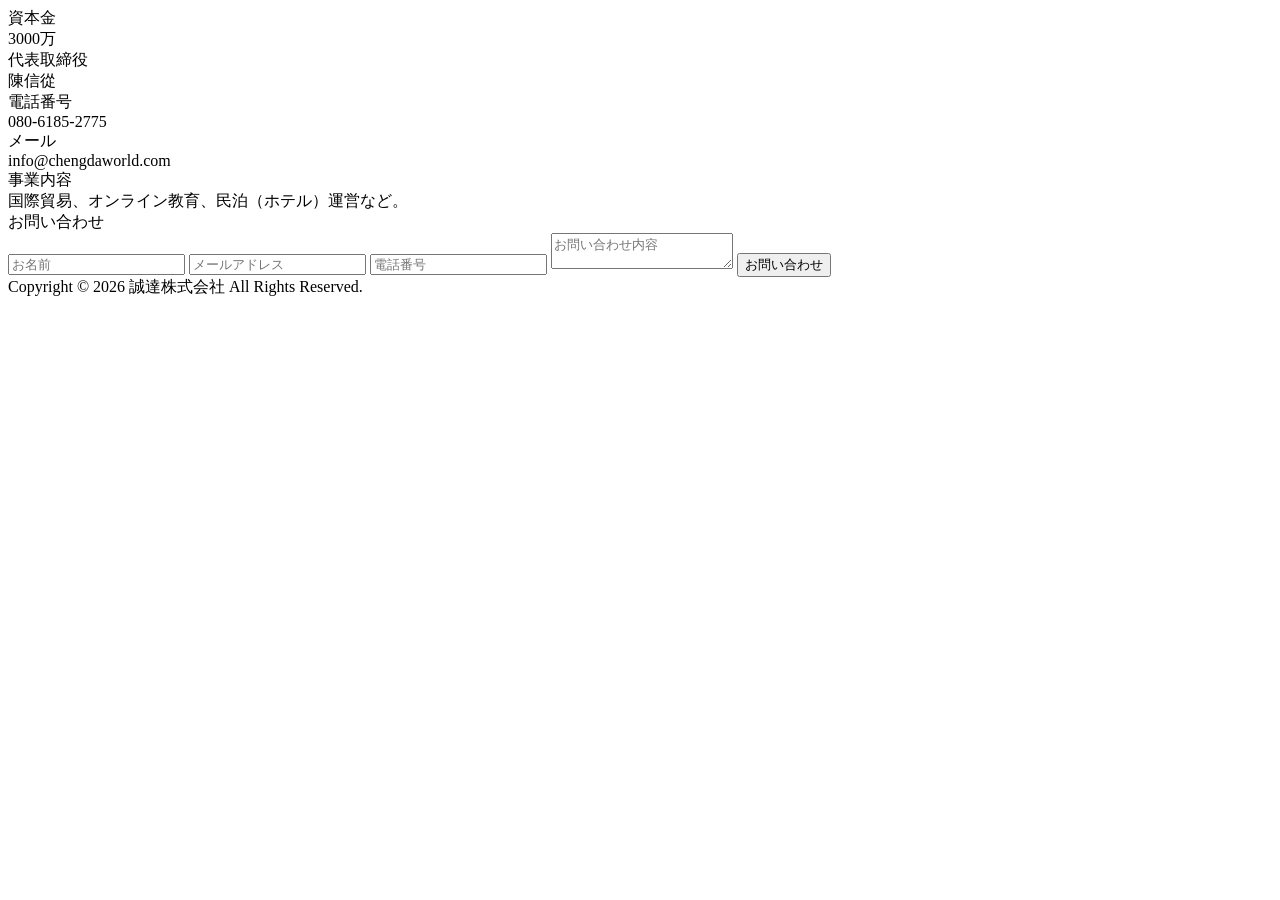
==== index.html @ 7e079e86 "Update index.html" ====
<!DOCTYPE html>
        <div class="label">資本金</div>
        <div class="value">3000万</div>
      </div>

      <div class="row">
        <div class="label">代表取締役</div>
        <div class="value">陳信從</div>
      </div>

      <div class="row">
        <div class="label">電話番号</div>
        <div class="value">080-6185-2775</div>
      </div>

      <div class="row">
        <div class="label">メール</div>
        <div class="value">info@chengdaworld.com</div>
      </div>

      <div class="row">
        <div class="label">事業内容</div>
        <div class="value">
          国際貿易、オンライン教育、民泊（ホテル）運営など。
        </div>
      </div>

    </div>

  </div>
</section>

<section id="contact">
  <div class="container">

    <div class="section-title">
      お問い合わせ
    </div>

    <form
      action="https://formspree.io/f/你的ID"
      method="POST"
      class="contact-form"
    >

      <input
        type="text"
        name="name"
        placeholder="お名前"
        required
      >

      <input
        type="email"
        name="email"
        placeholder="メールアドレス"
        required
      >

      <input
        type="text"
        name="phone"
        placeholder="電話番号"
      >

      <textarea
        name="message"
        placeholder="お問い合わせ内容"
        required
      ></textarea>

      <button type="submit">
        お問い合わせ
      </button>

    </form>

  </div>
</section>

<footer>
  Copyright © 2026 誠達株式会社 All Rights Reserved.
</footer>

</body>
</html>
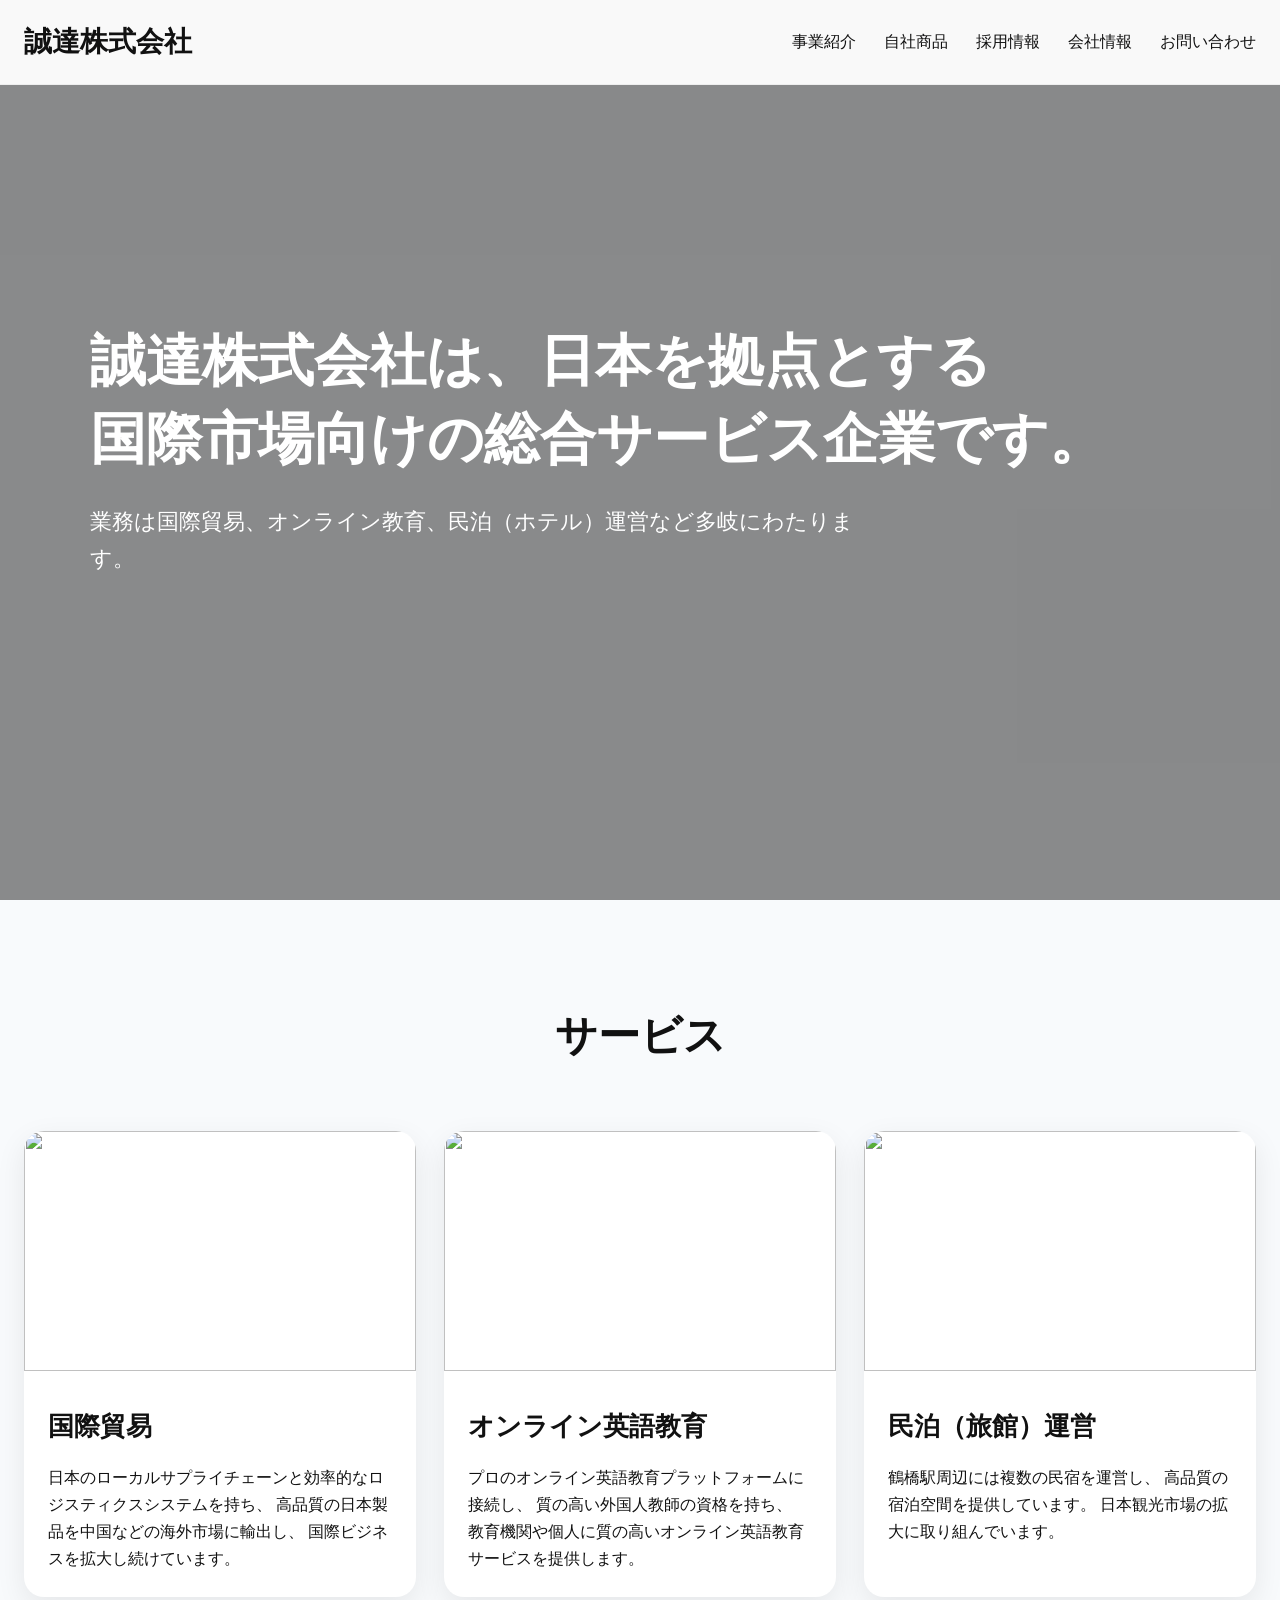
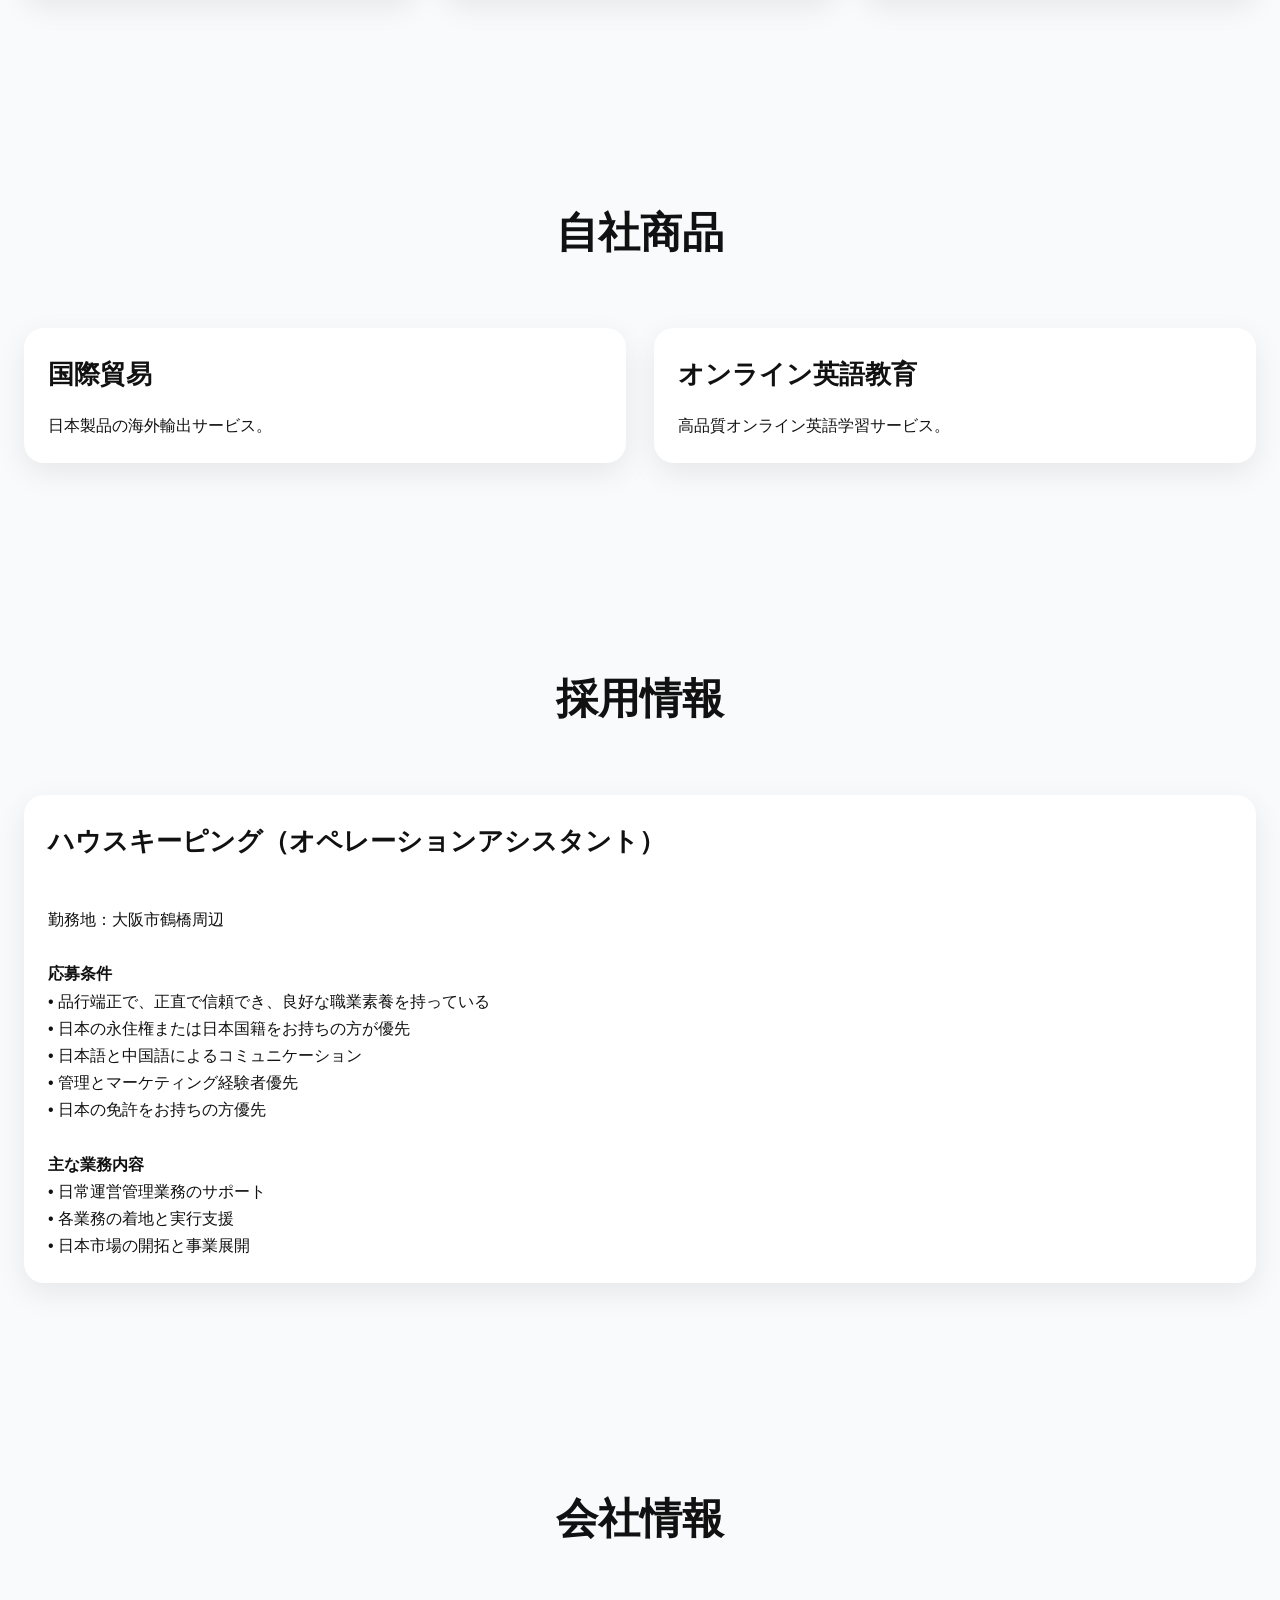
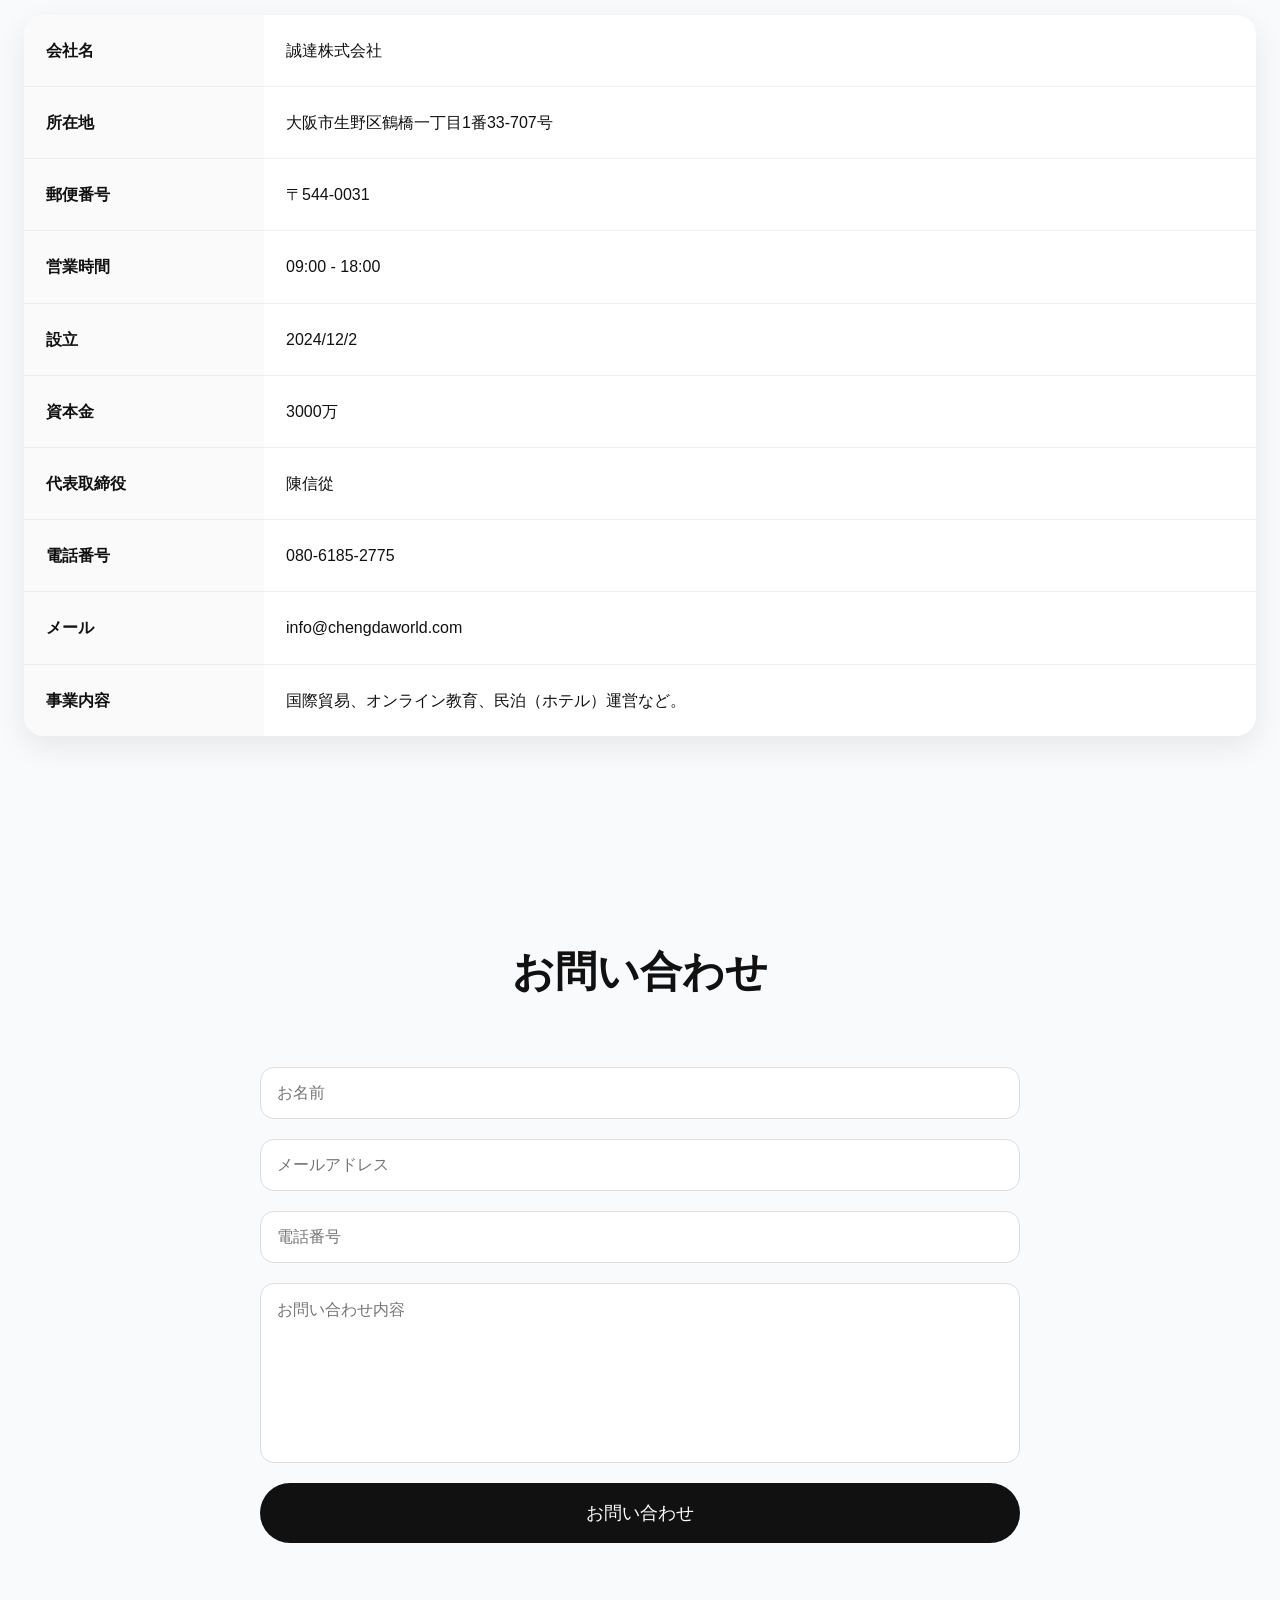
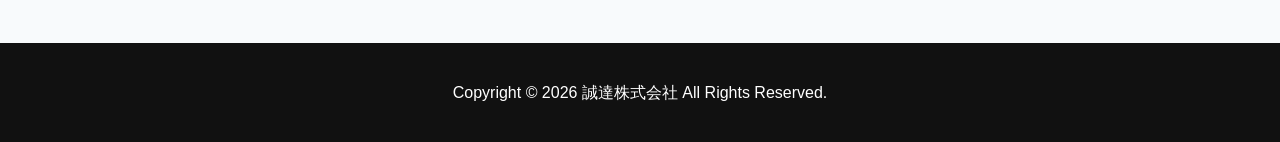
==== commit 90eec610: "Update index.html" ====
--- a/index.html
+++ b/index.html
@@ -1,4 +1,446 @@
 <!DOCTYPE html>
+<html lang="ja">
+<head>
+<meta charset="UTF-8" />
+<meta name="viewport" content="width=device-width, initial-scale=1.0" />
+<title>誠達株式会社</title>
+
+<link rel="stylesheet"
+href="https://cdnjs.cloudflare.com/ajax/libs/font-awesome/6.5.2/css/all.min.css"/>
+
+<style>
+
+*{
+  margin:0;
+  padding:0;
+  box-sizing:border-box;
+}
+
+html{
+  scroll-behavior:smooth;
+}
+
+body{
+  font-family:"Yu Gothic",sans-serif;
+  background:#f8fafc;
+  color:#111;
+  line-height:1.7;
+}
+
+header{
+  position:fixed;
+  top:0;
+  left:0;
+  width:100%;
+  z-index:1000;
+  background:rgba(255,255,255,0.95);
+  backdrop-filter:blur(10px);
+  border-bottom:1px solid #eee;
+}
+
+.nav{
+  max-width:1280px;
+  margin:auto;
+  padding:18px 24px;
+  display:flex;
+  align-items:center;
+  justify-content:space-between;
+}
+
+.logo{
+  font-size:28px;
+  font-weight:bold;
+}
+
+.menu{
+  display:flex;
+  gap:28px;
+}
+
+.menu a{
+  text-decoration:none;
+  color:#111;
+  font-weight:500;
+}
+
+.hero{
+  position:relative;
+  height:100vh;
+  overflow:hidden;
+}
+
+.hero video{
+  width:100%;
+  height:100%;
+  object-fit:cover;
+}
+
+.overlay{
+  position:absolute;
+  inset:0;
+  background:rgba(0,0,0,0.45);
+}
+
+.hero-content{
+  position:absolute;
+  top:50%;
+  left:50%;
+  transform:translate(-50%,-50%);
+  width:90%;
+  max-width:1100px;
+  color:white;
+}
+
+.hero h1{
+  font-size:56px;
+  line-height:1.4;
+  margin-bottom:24px;
+}
+
+.hero p{
+  font-size:22px;
+  max-width:800px;
+}
+
+section{
+  padding:100px 24px;
+}
+
+.container{
+  max-width:1280px;
+  margin:auto;
+}
+
+.section-title{
+  text-align:center;
+  font-size:42px;
+  margin-bottom:60px;
+  font-weight:bold;
+}
+
+.grid{
+  display:grid;
+  grid-template-columns:repeat(auto-fit,minmax(320px,1fr));
+  gap:28px;
+}
+
+.card{
+  background:white;
+  border-radius:20px;
+  overflow:hidden;
+  box-shadow:0 10px 30px rgba(0,0,0,0.08);
+}
+
+.card img{
+  width:100%;
+  height:240px;
+  object-fit:cover;
+}
+
+.card-content{
+  padding:24px;
+}
+
+.card h3{
+  margin-bottom:16px;
+  font-size:26px;
+}
+
+.company-table{
+  background:white;
+  border-radius:20px;
+  overflow:hidden;
+  box-shadow:0 10px 30px rgba(0,0,0,0.08);
+}
+
+.row{
+  display:flex;
+  border-bottom:1px solid #eee;
+}
+
+.row:last-child{
+  border-bottom:none;
+}
+
+.label{
+  width:240px;
+  background:#fafafa;
+  padding:22px;
+  font-weight:bold;
+}
+
+.value{
+  flex:1;
+  padding:22px;
+}
+
+.contact-form{
+  max-width:760px;
+  margin:auto;
+  display:flex;
+  flex-direction:column;
+  gap:20px;
+}
+
+.contact-form input,
+.contact-form textarea{
+  padding:16px;
+  border:1px solid #ddd;
+  border-radius:14px;
+  font-size:16px;
+}
+
+.contact-form textarea{
+  height:180px;
+  resize:none;
+}
+
+.contact-form button{
+  background:#111;
+  color:white;
+  border:none;
+  padding:18px;
+  border-radius:999px;
+  font-size:18px;
+  cursor:pointer;
+}
+
+footer{
+  background:#111;
+  color:white;
+  text-align:center;
+  padding:36px 24px;
+}
+
+@media(max-width:768px){
+
+.hero h1{
+  font-size:36px;
+}
+
+.hero p{
+  font-size:18px;
+}
+
+.menu{
+  display:none;
+}
+
+.row{
+  flex-direction:column;
+}
+
+.label{
+  width:100%;
+}
+
+}
+
+</style>
+</head>
+<body>
+
+<header>
+  <div class="nav">
+    <div class="logo">誠達株式会社</div>
+
+    <div class="menu">
+      <a href="#service">事業紹介</a>
+      <a href="#product">自社商品</a>
+      <a href="#job">採用情報</a>
+      <a href="#company">会社情報</a>
+      <a href="#contact">お問い合わせ</a>
+    </div>
+  </div>
+</header>
+
+<section class="hero">
+
+  <video autoplay muted loop playsinline>
+    <source src="https://source.dorawow.com/cd-jp-assets/9cf4d333c486be2c429a27a01ca29f5a5d911703" type="video/mp4">
+  </video>
+
+  <div class="overlay"></div>
+
+  <div class="hero-content">
+    <h1>
+      誠達株式会社は、日本を拠点とする<br>
+      国際市場向けの総合サービス企業です。
+    </h1>
+
+    <p>
+      業務は国際貿易、オンライン教育、民泊（ホテル）運営など多岐にわたります。
+    </p>
+  </div>
+
+</section>
+
+<section id="service">
+  <div class="container">
+
+    <div class="section-title">
+      サービス
+    </div>
+
+    <div class="grid">
+
+      <div class="card">
+        <img src="https://source.dorawow.com/cd-jp-assets/5e7b6c56d5798a5b4d73774b0671e22810467d60">
+
+        <div class="card-content">
+          <h3>国際貿易</h3>
+
+          <p>
+            日本のローカルサプライチェーンと効率的なロジスティクスシステムを持ち、
+            高品質の日本製品を中国などの海外市場に輸出し、
+            国際ビジネスを拡大し続けています。
+          </p>
+        </div>
+      </div>
+
+      <div class="card">
+        <img src="https://source.dorawow.com/cd-jp-assets/42010b1f97f2c3920e29db4671686b11efcd7ba3">
+
+        <div class="card-content">
+          <h3>オンライン英語教育</h3>
+
+          <p>
+            プロのオンライン英語教育プラットフォームに接続し、
+            質の高い外国人教師の資格を持ち、
+            教育機関や個人に質の高いオンライン英語教育サービスを提供します。
+          </p>
+        </div>
+      </div>
+
+      <div class="card">
+        <img src="https://source.dorawow.com/cd-jp-assets/9ff9b759a34f30e5b2c909ce75edcc8f44bbf887">
+
+        <div class="card-content">
+          <h3>民泊（旅館）運営</h3>
+
+          <p>
+            鶴橋駅周辺には複数の民宿を運営し、
+            高品質の宿泊空間を提供しています。
+            日本観光市場の拡大に取り組んでいます。
+          </p>
+        </div>
+      </div>
+
+    </div>
+  </div>
+</section>
+
+<section id="product">
+  <div class="container">
+
+    <div class="section-title">
+      自社商品
+    </div>
+
+    <div class="grid">
+
+      <div class="card">
+        <div class="card-content">
+          <h3>国際貿易</h3>
+          <p>日本製品の海外輸出サービス。</p>
+        </div>
+      </div>
+
+      <div class="card">
+        <div class="card-content">
+          <h3>オンライン英語教育</h3>
+          <p>高品質オンライン英語学習サービス。</p>
+        </div>
+      </div>
+
+    </div>
+
+  </div>
+</section>
+
+<section id="job">
+  <div class="container">
+
+    <div class="section-title">
+      採用情報
+    </div>
+
+    <div class="card">
+      <div class="card-content">
+
+        <h3>
+          ハウスキーピング（オペレーションアシスタント）
+        </h3>
+
+        <br>
+
+        <p>
+          勤務地：大阪市鶴橋周辺
+        </p>
+
+        <br>
+
+        <strong>応募条件</strong>
+
+        <p>
+          • 品行端正で、正直で信頼でき、良好な職業素養を持っている<br>
+          • 日本の永住権または日本国籍をお持ちの方が優先<br>
+          • 日本語と中国語によるコミュニケーション<br>
+          • 管理とマーケティング経験者優先<br>
+          • 日本の免許をお持ちの方優先
+        </p>
+
+        <br>
+
+        <strong>主な業務内容</strong>
+
+        <p>
+          • 日常運営管理業務のサポート<br>
+          • 各業務の着地と実行支援<br>
+          • 日本市場の開拓と事業展開
+        </p>
+
+      </div>
+    </div>
+
+  </div>
+</section>
+
+<section id="company">
+  <div class="container">
+
+    <div class="section-title">
+      会社情報
+    </div>
+
+    <div class="company-table">
+
+      <div class="row">
+        <div class="label">会社名</div>
+        <div class="value">誠達株式会社</div>
+      </div>
+
+      <div class="row">
+        <div class="label">所在地</div>
+        <div class="value">大阪市生野区鶴橋一丁目1番33-707号</div>
+      </div>
+
+      <div class="row">
+        <div class="label">郵便番号</div>
+        <div class="value">〒544-0031</div>
+      </div>
+
+      <div class="row">
+        <div class="label">営業時間</div>
+        <div class="value">09:00 - 18:00</div>
+      </div>
+
+      <div class="row">
+        <div class="label">設立</div>
+        <div class="value">2024/12/2</div>
+      </div>
+
+      <div class="row">
         <div class="label">資本金</div>
         <div class="value">3000万</div>
       </div>
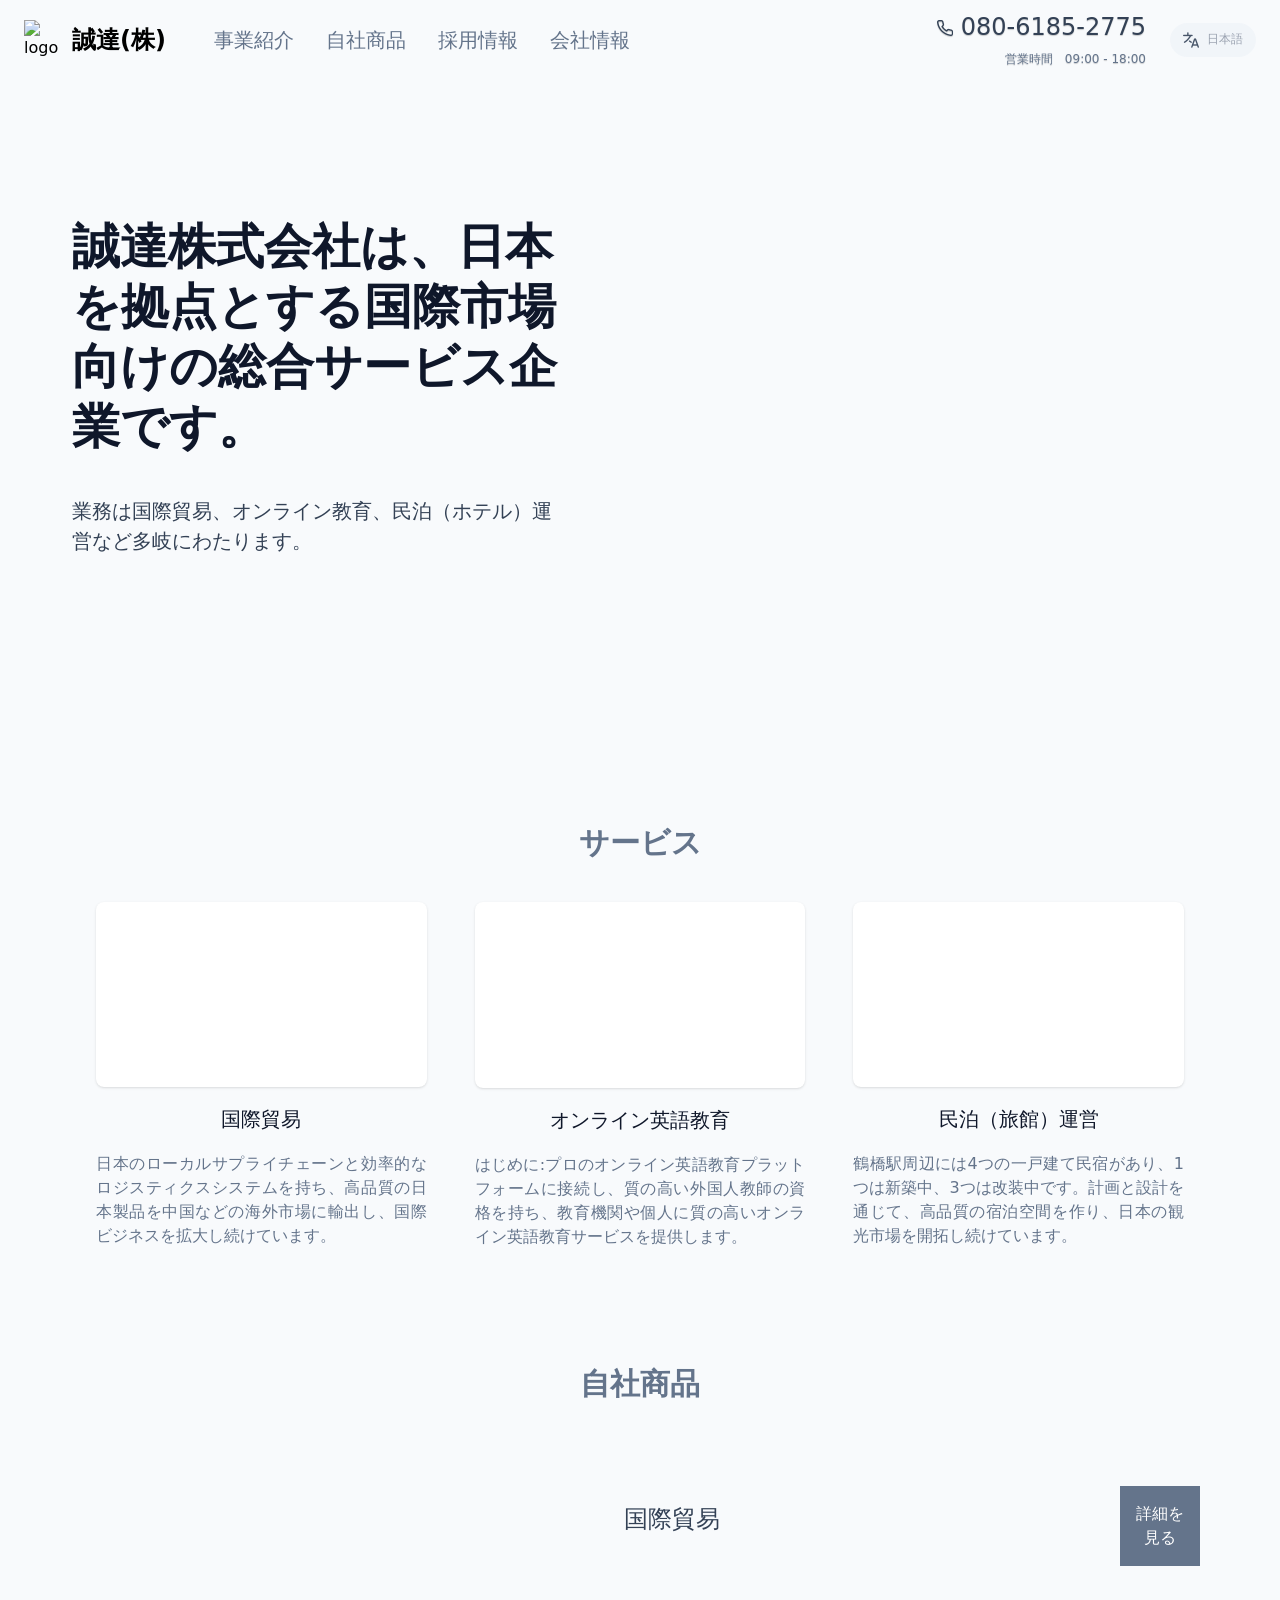
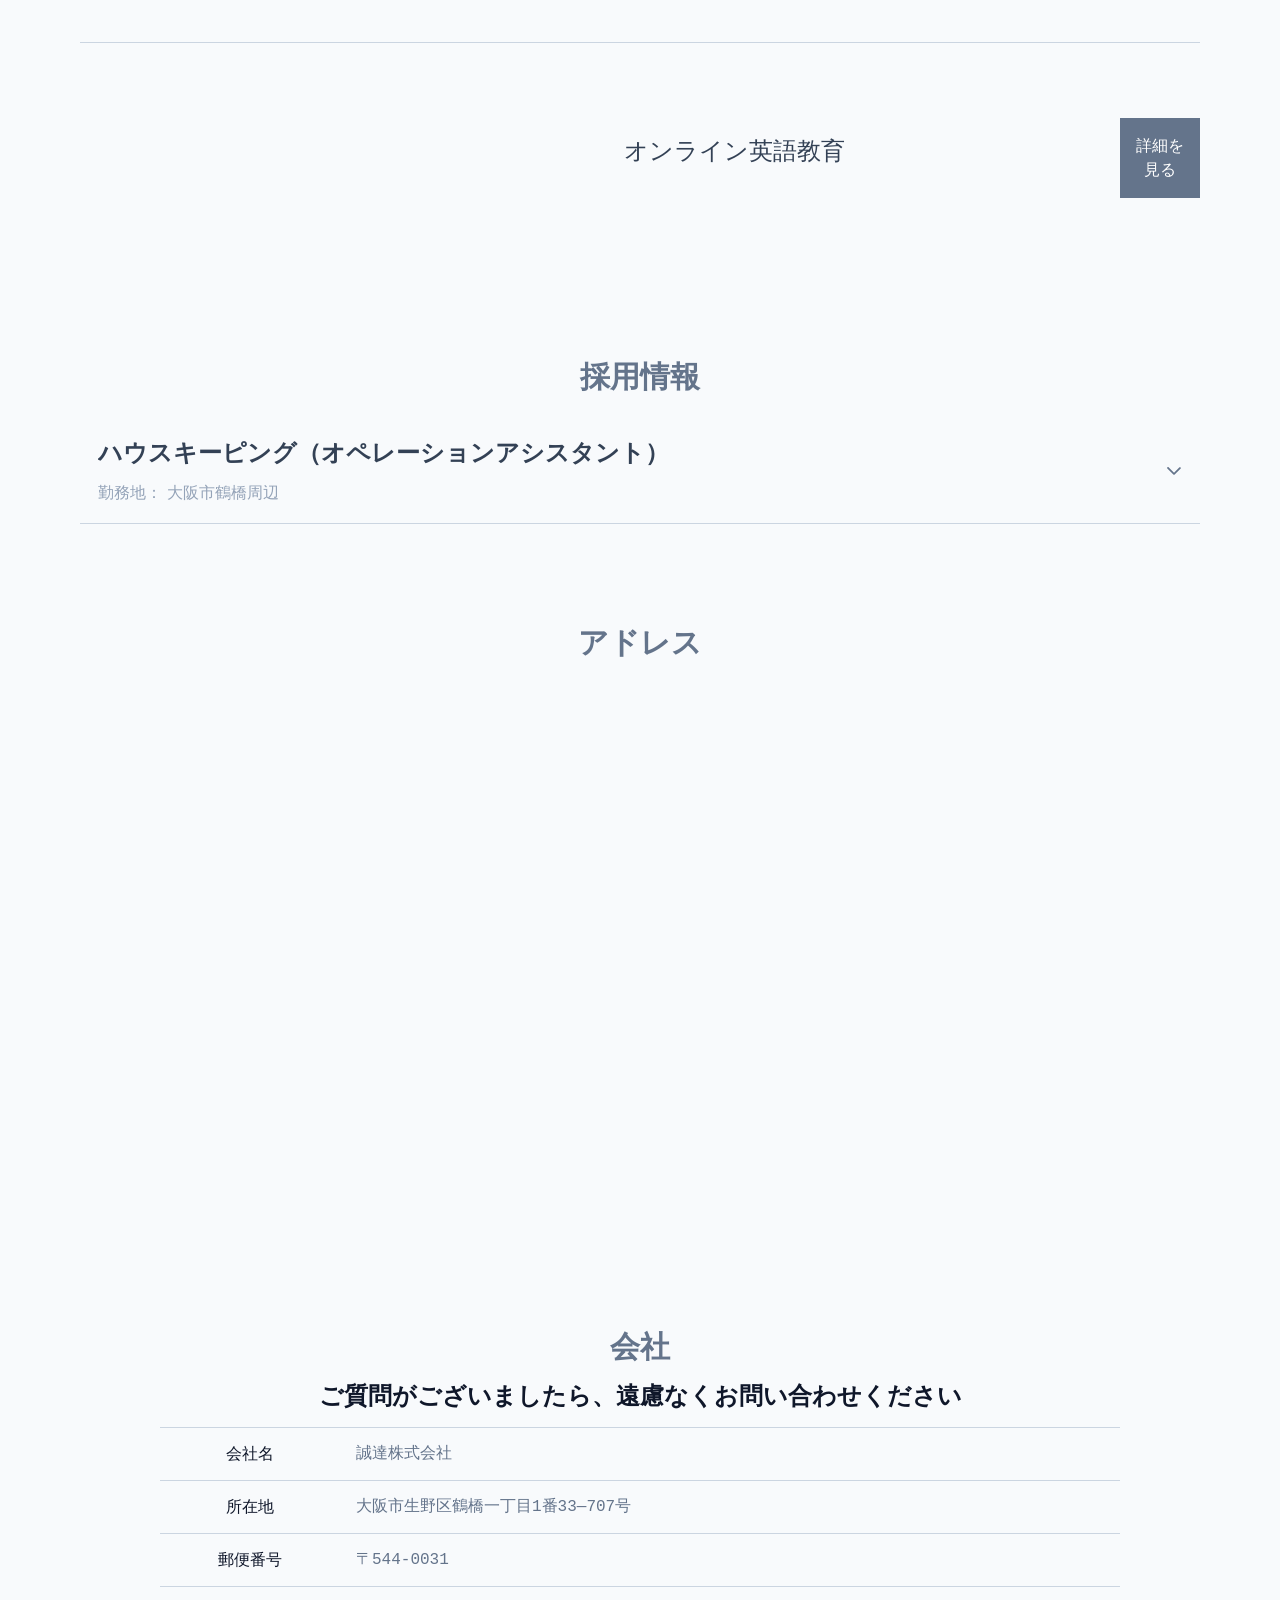
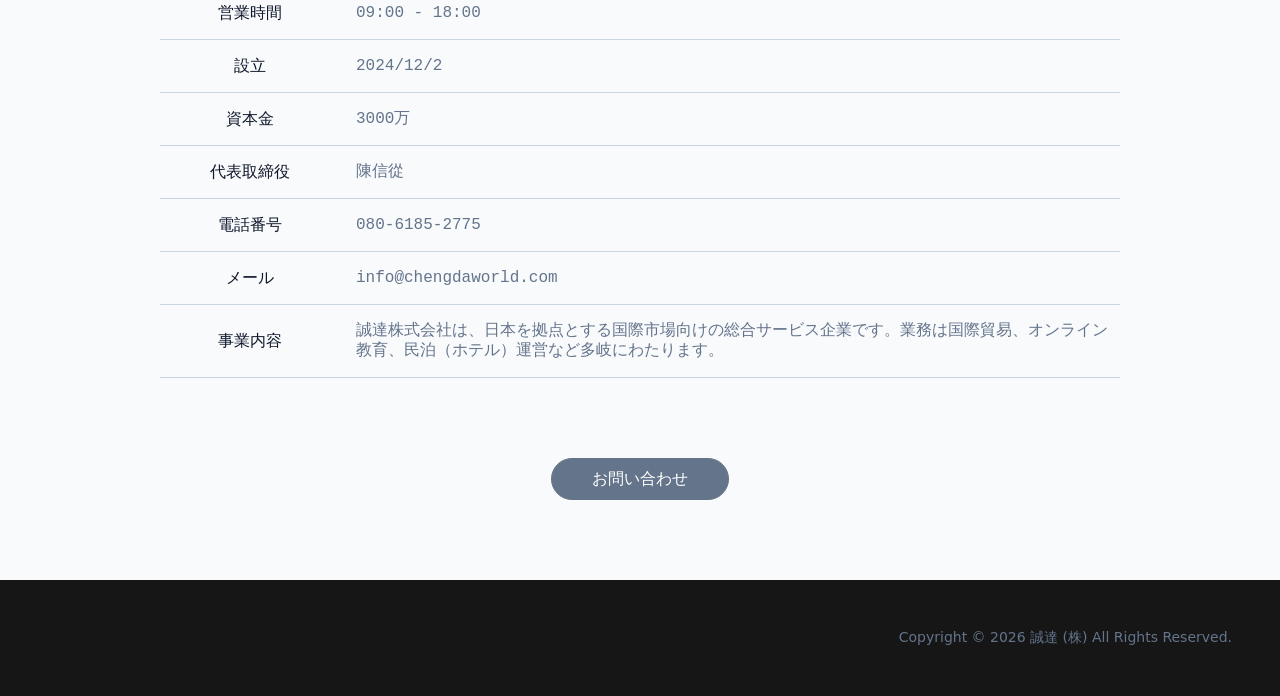
==== commit 9e3e9023: "Update index.html" ====
--- a/index.html
+++ b/index.html
@@ -1,528 +1,7 @@
-<!DOCTYPE html>
-<html lang="ja">
-<head>
-<meta charset="UTF-8" />
-<meta name="viewport" content="width=device-width, initial-scale=1.0" />
-<title>誠達株式会社</title>
-
-<link rel="stylesheet"
-href="https://cdnjs.cloudflare.com/ajax/libs/font-awesome/6.5.2/css/all.min.css"/>
-
-<style>
-
-*{
-  margin:0;
-  padding:0;
-  box-sizing:border-box;
-}
-
-html{
-  scroll-behavior:smooth;
-}
-
-body{
-  font-family:"Yu Gothic",sans-serif;
-  background:#f8fafc;
-  color:#111;
-  line-height:1.7;
-}
-
-header{
-  position:fixed;
-  top:0;
-  left:0;
-  width:100%;
-  z-index:1000;
-  background:rgba(255,255,255,0.95);
-  backdrop-filter:blur(10px);
-  border-bottom:1px solid #eee;
-}
-
-.nav{
-  max-width:1280px;
-  margin:auto;
-  padding:18px 24px;
-  display:flex;
-  align-items:center;
-  justify-content:space-between;
-}
-
-.logo{
-  font-size:28px;
-  font-weight:bold;
-}
-
-.menu{
-  display:flex;
-  gap:28px;
-}
-
-.menu a{
-  text-decoration:none;
-  color:#111;
-  font-weight:500;
-}
-
-.hero{
-  position:relative;
-  height:100vh;
-  overflow:hidden;
-}
-
-.hero video{
-  width:100%;
-  height:100%;
-  object-fit:cover;
-}
-
-.overlay{
-  position:absolute;
-  inset:0;
-  background:rgba(0,0,0,0.45);
-}
-
-.hero-content{
-  position:absolute;
-  top:50%;
-  left:50%;
-  transform:translate(-50%,-50%);
-  width:90%;
-  max-width:1100px;
-  color:white;
-}
-
-.hero h1{
-  font-size:56px;
-  line-height:1.4;
-  margin-bottom:24px;
-}
-
-.hero p{
-  font-size:22px;
-  max-width:800px;
-}
-
-section{
-  padding:100px 24px;
-}
-
-.container{
-  max-width:1280px;
-  margin:auto;
-}
-
-.section-title{
-  text-align:center;
-  font-size:42px;
-  margin-bottom:60px;
-  font-weight:bold;
-}
-
-.grid{
-  display:grid;
-  grid-template-columns:repeat(auto-fit,minmax(320px,1fr));
-  gap:28px;
-}
-
-.card{
-  background:white;
-  border-radius:20px;
-  overflow:hidden;
-  box-shadow:0 10px 30px rgba(0,0,0,0.08);
-}
-
-.card img{
-  width:100%;
-  height:240px;
-  object-fit:cover;
-}
-
-.card-content{
-  padding:24px;
-}
-
-.card h3{
-  margin-bottom:16px;
-  font-size:26px;
-}
-
-.company-table{
-  background:white;
-  border-radius:20px;
-  overflow:hidden;
-  box-shadow:0 10px 30px rgba(0,0,0,0.08);
-}
-
-.row{
-  display:flex;
-  border-bottom:1px solid #eee;
-}
-
-.row:last-child{
-  border-bottom:none;
-}
-
-.label{
-  width:240px;
-  background:#fafafa;
-  padding:22px;
-  font-weight:bold;
-}
-
-.value{
-  flex:1;
-  padding:22px;
-}
-
-.contact-form{
-  max-width:760px;
-  margin:auto;
-  display:flex;
-  flex-direction:column;
-  gap:20px;
-}
-
-.contact-form input,
-.contact-form textarea{
-  padding:16px;
-  border:1px solid #ddd;
-  border-radius:14px;
-  font-size:16px;
-}
-
-.contact-form textarea{
-  height:180px;
-  resize:none;
-}
-
-.contact-form button{
-  background:#111;
-  color:white;
-  border:none;
-  padding:18px;
-  border-radius:999px;
-  font-size:18px;
-  cursor:pointer;
-}
-
-footer{
-  background:#111;
-  color:white;
-  text-align:center;
-  padding:36px 24px;
-}
-
-@media(max-width:768px){
-
-.hero h1{
-  font-size:36px;
-}
-
-.hero p{
-  font-size:18px;
-}
-
-.menu{
-  display:none;
-}
-
-.row{
-  flex-direction:column;
-}
-
-.label{
-  width:100%;
-}
-
-}
-
-</style>
-</head>
-<body>
-
-<header>
-  <div class="nav">
-    <div class="logo">誠達株式会社</div>
-
-    <div class="menu">
-      <a href="#service">事業紹介</a>
-      <a href="#product">自社商品</a>
-      <a href="#job">採用情報</a>
-      <a href="#company">会社情報</a>
-      <a href="#contact">お問い合わせ</a>
-    </div>
-  </div>
-</header>
-
-<section class="hero">
-
-  <video autoplay muted loop playsinline>
-    <source src="https://source.dorawow.com/cd-jp-assets/9cf4d333c486be2c429a27a01ca29f5a5d911703" type="video/mp4">
-  </video>
-
-  <div class="overlay"></div>
-
-  <div class="hero-content">
-    <h1>
-      誠達株式会社は、日本を拠点とする<br>
-      国際市場向けの総合サービス企業です。
-    </h1>
-
-    <p>
-      業務は国際貿易、オンライン教育、民泊（ホテル）運営など多岐にわたります。
-    </p>
-  </div>
-
-</section>
-
-<section id="service">
-  <div class="container">
-
-    <div class="section-title">
-      サービス
-    </div>
-
-    <div class="grid">
-
-      <div class="card">
-        <img src="https://source.dorawow.com/cd-jp-assets/5e7b6c56d5798a5b4d73774b0671e22810467d60">
-
-        <div class="card-content">
-          <h3>国際貿易</h3>
-
-          <p>
-            日本のローカルサプライチェーンと効率的なロジスティクスシステムを持ち、
-            高品質の日本製品を中国などの海外市場に輸出し、
-            国際ビジネスを拡大し続けています。
-          </p>
-        </div>
-      </div>
-
-      <div class="card">
-        <img src="https://source.dorawow.com/cd-jp-assets/42010b1f97f2c3920e29db4671686b11efcd7ba3">
-
-        <div class="card-content">
-          <h3>オンライン英語教育</h3>
-
-          <p>
-            プロのオンライン英語教育プラットフォームに接続し、
-            質の高い外国人教師の資格を持ち、
-            教育機関や個人に質の高いオンライン英語教育サービスを提供します。
-          </p>
-        </div>
-      </div>
-
-      <div class="card">
-        <img src="https://source.dorawow.com/cd-jp-assets/9ff9b759a34f30e5b2c909ce75edcc8f44bbf887">
-
-        <div class="card-content">
-          <h3>民泊（旅館）運営</h3>
-
-          <p>
-            鶴橋駅周辺には複数の民宿を運営し、
-            高品質の宿泊空間を提供しています。
-            日本観光市場の拡大に取り組んでいます。
-          </p>
-        </div>
-      </div>
-
-    </div>
-  </div>
-</section>
-
-<section id="product">
-  <div class="container">
-
-    <div class="section-title">
-      自社商品
-    </div>
-
-    <div class="grid">
-
-      <div class="card">
-        <div class="card-content">
-          <h3>国際貿易</h3>
-          <p>日本製品の海外輸出サービス。</p>
-        </div>
-      </div>
-
-      <div class="card">
-        <div class="card-content">
-          <h3>オンライン英語教育</h3>
-          <p>高品質オンライン英語学習サービス。</p>
-        </div>
-      </div>
-
-    </div>
-
-  </div>
-</section>
-
-<section id="job">
-  <div class="container">
-
-    <div class="section-title">
-      採用情報
-    </div>
-
-    <div class="card">
-      <div class="card-content">
-
-        <h3>
-          ハウスキーピング（オペレーションアシスタント）
-        </h3>
-
-        <br>
-
-        <p>
-          勤務地：大阪市鶴橋周辺
-        </p>
-
-        <br>
-
-        <strong>応募条件</strong>
-
-        <p>
-          • 品行端正で、正直で信頼でき、良好な職業素養を持っている<br>
-          • 日本の永住権または日本国籍をお持ちの方が優先<br>
-          • 日本語と中国語によるコミュニケーション<br>
-          • 管理とマーケティング経験者優先<br>
-          • 日本の免許をお持ちの方優先
-        </p>
-
-        <br>
-
-        <strong>主な業務内容</strong>
-
-        <p>
-          • 日常運営管理業務のサポート<br>
-          • 各業務の着地と実行支援<br>
-          • 日本市場の開拓と事業展開
-        </p>
-
-      </div>
-    </div>
-
-  </div>
-</section>
-
-<section id="company">
-  <div class="container">
-
-    <div class="section-title">
-      会社情報
-    </div>
-
-    <div class="company-table">
-
-      <div class="row">
-        <div class="label">会社名</div>
-        <div class="value">誠達株式会社</div>
-      </div>
-
-      <div class="row">
-        <div class="label">所在地</div>
-        <div class="value">大阪市生野区鶴橋一丁目1番33-707号</div>
-      </div>
-
-      <div class="row">
-        <div class="label">郵便番号</div>
-        <div class="value">〒544-0031</div>
-      </div>
-
-      <div class="row">
-        <div class="label">営業時間</div>
-        <div class="value">09:00 - 18:00</div>
-      </div>
-
-      <div class="row">
-        <div class="label">設立</div>
-        <div class="value">2024/12/2</div>
-      </div>
-
-      <div class="row">
-        <div class="label">資本金</div>
-        <div class="value">3000万</div>
-      </div>
-
-      <div class="row">
-        <div class="label">代表取締役</div>
-        <div class="value">陳信從</div>
-      </div>
-
-      <div class="row">
-        <div class="label">電話番号</div>
-        <div class="value">080-6185-2775</div>
-      </div>
-
-      <div class="row">
-        <div class="label">メール</div>
-        <div class="value">info@chengdaworld.com</div>
-      </div>
-
-      <div class="row">
-        <div class="label">事業内容</div>
-        <div class="value">
-          国際貿易、オンライン教育、民泊（ホテル）運営など。
-        </div>
-      </div>
-
-    </div>
-
-  </div>
-</section>
-
-<section id="contact">
-  <div class="container">
-
-    <div class="section-title">
-      お問い合わせ
-    </div>
-
-    <form
-      action="https://formspree.io/f/你的ID"
-      method="POST"
-      class="contact-form"
-    >
-
-      <input
-        type="text"
-        name="name"
-        placeholder="お名前"
-        required
-      >
-
-      <input
-        type="email"
-        name="email"
-        placeholder="メールアドレス"
-        required
-      >
-
-      <input
-        type="text"
-        name="phone"
-        placeholder="電話番号"
-      >
-
-      <textarea
-        name="message"
-        placeholder="お問い合わせ内容"
-        required
-      ></textarea>
-
-      <button type="submit">
-        お問い合わせ
-      </button>
-
-    </form>
-
-  </div>
-</section>
-
-<footer>
-  Copyright © 2026 誠達株式会社 All Rights Reserved.
-</footer>
-
-</body>
-</html>
+<!DOCTYPE html><html><head><meta charset="utf-8"><meta name="viewport" content="width=device-width, initial-scale=1"><title>誠達(株)</title><style>.p-popover.language-popover:after,.p-popover.language-popover:before{display:none!important}.p-popover.language-popover{margin-bottom:0;margin-top:0}</style><link rel="stylesheet" href="./assets/style.css" crossorigin><link rel="preload" as="fetch" crossorigin="anonymous" href="./_payload.json?325a9142-e297-4faa-af20-6fda0d0d859f"><link rel="modulepreload" as="script" crossorigin href="./assets/entry.js"><link rel="modulepreload" as="script" crossorigin href="./assets/primevue.js"><link rel="modulepreload" as="script" crossorigin href="./assets/index.js"><link rel="preload" as="fetch" fetchpriority="low" crossorigin="anonymous" href="./assets/builds/meta/325a9142-e297-4faa-af20-6fda0d0d859f.json"><script type="module" src="./assets/entry.js" crossorigin></script><link rel="prefetch" as="image" type="image/svg+xml" href="./assets/primeicons.svg"><link rel="prefetch" as="image" type="image/jpeg" href="./assets/banner-placeholder.jpg"><link rel="prefetch" as="image" type="image/jpeg" href="./assets/signin-bg.jpg"></head><body><div id="__nuxt"><!--[--><!----><!--[--><!--[--><div></div><div class="fixed w-full z-[10] h-20"><div class="absolute w-full h-full"></div><div class="h-full flex justify-between items-center px-6 relative"><a class="flex items-center relative z-[1] mr-12" href="#"><img src="https://source.dorawow.com/cd-jp-assets/f36f1a6f9def1a3a83e12f6f1e0496cdcb0fd3f5" class="w-10 h-10 mr-2" width="33" height="32" alt="logo"><span class="font-semibold text-2xl leading-normal whitespace-nowrap">誠達(株)</span></a><BUTTON class="p-button p-component p-button-secondary p-button-rounded p-button-text lg:!hidden relative z-[1]" data-p="rounded text" type="button" data-pc-name="button" data-p-disabled="false" data-p-severity="secondary" pc1 data-pc-section="root"><!--[--><i class="pi pi-bars !text-2xl"></i><!--]--></BUTTON><div class="items-center grow justify-between hidden lg:flex absolute lg:static flex-1 left-0 top-0 pt-20 px-10 lg:px-0 lg:pt-0 bg-white/70 dark:bg-black/70 lg:bg-transparent dark:lg:bg-transparent backdrop-blur-md lg:backdrop-blur-none w-full lg:w-auto"><ul class="gap-8 list-none py-3 m-0 flex lg:p-0 lg:items-center select-none flex-col lg:flex-row cursor-pointer"><!--[--><li><a class="text-xl px-0 py-4 text-primary hover:opacity-60 whitespace-nowrap"><span>事業紹介</span></a></li><li><a class="text-xl px-0 py-4 text-primary hover:opacity-60 whitespace-nowrap"><span>自社商品</span></a></li><li><a class="text-xl px-0 py-4 text-primary hover:opacity-60 whitespace-nowrap"><span>採用情報</span></a></li><li><a class="text-xl px-0 py-4 text-primary hover:opacity-60 whitespace-nowrap"><span>会社情報</span></a></li><!--]--></ul><div class="flex items-center justify-between pt-3 pb-5 lg:p-0"><div class="mr-6 flex flex-col gap-2 text-right whitespace-nowrap text-shadow-xs"><div class="text-surface-700 dark:text-surface-200"><i class="text-xl mr-1 pi pi-phone"></i><span class="ml-1 text-2xl font-medium">080-6185-2775</span></div><div class="text-xs text-surface-500 dark:text-surface-300">営業時間   09:00 - 18:00</div></div><div class="card flex justify-end"><BUTTON class="p-button p-component p-button-secondary p-button-rounded" data-p="rounded" type="button" data-pc-name="button" data-p-disabled="false" data-p-severity="secondary" pc2 data-pc-section="root"><!--[--><i class="pi pi-language"></i><span class="text-gray-400 text-xs whitespace-nowrap">日本語</span><!--]--></BUTTON><!----></div></div></div></div></div><!--]--><div class="bg-[#f8fafc] dark:bg-[#161616] min-h-screen flex flex-col"><!--[--><!--[--><div class="h-20 xl:hidden"></div><div class="relative min-h-screen lg:min-h-0 flex lg:flex-row flex-col"><div class="flex lg:flex lg:flex-row flex-col justify-center md:justify-normal h-full flex-1"><div class="relative flex-1 flex items-center justify-center z-[2]"><div class="flex items-center justify-center h-full"><div class="w-full max-w-2xl lg:max-w-3xl px-10 py-34 lg:px-14 xl:px-18 text-center lg:text-left"><div class="h-20"></div><h1 class="text-4xl xl:text-5xl font-light text-surface-0 lg:text-surface-900 dark:lg:text-surface-200 mb-10 !leading-tight"><!--[--><div><!--[--><span class="font-bold">誠達株式会社は、日本を拠点とする国際市場向けの総合サービス企業です。 </span><!--]--></div><!--]--></h1><p class="text-surface-0/90 lg:text-surface-700 dark:lg:text-surface-400 text-xl leading-normal mb-8 max-w-xl lg:max-w-none">業務は国際貿易、オンライン教育、民泊（ホテル）運営など多岐にわたります。</p></div></div></div><div class="absolute lg:relative inset-0 lg:inset-auto flex-1"><div class="absolute lg:hidden inset-0 bg-surface-900/60 z-[1]"></div><div class="h-full w-full xl:[clip-path:polygon(12%_0,100%_0%,100%_100%,0_100%)]"><video class="w-full h-full object-cover" src="https://source.dorawow.com/cd-jp-assets/9cf4d333c486be2c429a27a01ca29f5a5d911703" poster="https://source.dorawow.com/cd-jp-assets/fcca56c9bd4c29cc34ad4024e7ed17b124cc5357" x5-video-player-type="h5" autoplay webkit-playsinline playsinline muted loop></video></div></div></div></div><!--]--><!--[--><!--[--><div class="relative"><div id="herov" class="absolute -top-5"></div></div><!----><!--]--><!--[--><div class="relative"><div id="service" class="absolute -top-5"></div></div><div class="px-6 md:px-12 lg:px-20 pt-20 md:pt-25 text-center"><div class="flex flex-col gap-6"><div class="flex flex-col items-center gap-4"><div class="font-bold text-3xl leading-tight"><span class="text-primary">サービス</span></div></div><div class="grid grid-cols-1 md:grid-cols-2 lg:grid-cols-3 gap-4"><!--[--><div class="w-full rounded-md p-4"><div class="mb-5 max-w-md mx-auto"><div class="pt-[56.25%] bg-cover bg-no-repeat bg-center rounded-lg bg-surface-0 shadow" style="background-image:url(https://source.dorawow.com/cd-jp-assets/5e7b6c56d5798a5b4d73774b0671e22810467d60);"></div></div><div class="max-w-md mx-auto flex flex-col gap-5"><div class="break-all text-surface-900 dark:text-surface-200 text-xl font-medium leading-tight">国際貿易</div><p class="break-all text-surface-500 dark:text-surface-200 leading-normal text-justify">日本のローカルサプライチェーンと効率的なロジスティクスシステムを持ち、高品質の日本製品を中国などの海外市場に輸出し、国際ビジネスを拡大し続けています。</p></div></div><div class="w-full rounded-md p-4"><div class="mb-5 max-w-md mx-auto"><div class="pt-[56.25%] bg-cover bg-no-repeat bg-center rounded-lg bg-surface-0 shadow" style="background-image:url(https://source.dorawow.com/cd-jp-assets/42010b1f97f2c3920e29db4671686b11efcd7ba3);"></div></div><div class="max-w-md mx-auto flex flex-col gap-5"><div class="break-all text-surface-900 dark:text-surface-200 text-xl font-medium leading-tight">オンライン英語教育</div><p class="break-all text-surface-500 dark:text-surface-200 leading-normal text-justify">はじめに:プロのオンライン英語教育プラットフォームに接続し、質の高い外国人教師の資格を持ち、教育機関や個人に質の高いオンライン英語教育サービスを提供します。</p></div></div><div class="w-full rounded-md p-4"><div class="mb-5 max-w-md mx-auto"><div class="pt-[56.25%] bg-cover bg-no-repeat bg-center rounded-lg bg-surface-0 shadow" style="background-image:url(https://source.dorawow.com/cd-jp-assets/9ff9b759a34f30e5b2c909ce75edcc8f44bbf887);"></div></div><div class="max-w-md mx-auto flex flex-col gap-5"><div class="break-all text-surface-900 dark:text-surface-200 text-xl font-medium leading-tight">民泊（旅館）運営</div><p class="break-all text-surface-500 dark:text-surface-200 leading-normal text-justify">鶴橋駅周辺には4つの一戸建て民宿があり、1つは新築中、3つは改装中です。計画と設計を通じて、高品質の宿泊空間を作り、日本の観光市場を開拓し続けています。</p></div></div><!--]--></div></div></div><!--]--><!--[--><div class="relative"><div id="product" class="absolute -top-5"></div></div><!--[--><div class="w-full max-w-7xl mx-auto px-6 md:px-12 lg:px-20 pt-20 md:pt-25 text-center"><div class="flex flex-col gap-6"><div class="flex flex-col items-center gap-4"><div class="font-bold text-3xl leading-tight"><span class="text-primary">自社商品</span></div></div><div class="flex flex-col"><!--[--><!--[--><div class="flex items-center w-full gap-4"><div class="w-[100px] min-w-[100px] xs:w-[200px] xs:min-w-[200px] lg:w-3xs lg:min-w-3xs h-20 xs:h-40 lg:h-50 relative"><div data-pc-name="deferredcontent" pc4 data-pc-section="root"><!----></div></div><div class="w-[100px] min-w-[100px] xs:w-[200px] xs:min-w-[200px] lg:w-3xs lg:min-w-3xs h-20 xs:h-40 lg:h-50 relative hidden md:block"><div data-pc-name="deferredcontent" pc5 data-pc-section="root"><!----></div></div><div class="flex-1 overflow-hidden"><div class="flex items-center mb-3"><div class="text-surface-700 dark:text-surface-100 text-left text-lg sm:text-2xl line-clamp-1">国際貿易</div><!----></div><!----><!--[--><!--]--></div><div class="hidden lg:block"><BUTTON class="p-button p-component w-20 h-20 !rounded-none" data-p type="button" data-pc-name="button" data-p-disabled="false" pc6 data-pc-section="root"><!--[-->詳細を見る<!--]--></BUTTON></div></div><div class="lg:hidden"><BUTTON class="p-button p-component w-full mt-3 !rounded-none" data-p type="button" data-pc-name="button" data-p-disabled="false" pc7 data-pc-section="root"><!--[-->詳細を見る<!--]--></BUTTON></div><div class="p-divider p-component p-divider-horizontal p-divider-solid p-divider-left [--p-divider-border-color:#cbd5e1] dark:[--p-divider-border-color:#52525b]" style="justify-content:center;" role="separator" aria-orientation="horizontal" data-p="horizontal solid" data-pc-name="divider" pc8 data-pc-section="root"><!----></div><!--]--><!--[--><div class="flex items-center w-full gap-4"><div class="w-[100px] min-w-[100px] xs:w-[200px] xs:min-w-[200px] lg:w-3xs lg:min-w-3xs h-20 xs:h-40 lg:h-50 relative"><div data-pc-name="deferredcontent" pc9 data-pc-section="root"><!----></div></div><div class="w-[100px] min-w-[100px] xs:w-[200px] xs:min-w-[200px] lg:w-3xs lg:min-w-3xs h-20 xs:h-40 lg:h-50 relative hidden md:block"><div data-pc-name="deferredcontent" pc10 data-pc-section="root"><!----></div></div><div class="flex-1 overflow-hidden"><div class="flex items-center mb-3"><div class="text-surface-700 dark:text-surface-100 text-left text-lg sm:text-2xl line-clamp-1">オンライン英語教育</div><!----></div><!----><!--[--><!--]--></div><div class="hidden lg:block"><BUTTON class="p-button p-component w-20 h-20 !rounded-none" data-p type="button" data-pc-name="button" data-p-disabled="false" pc11 data-pc-section="root"><!--[-->詳細を見る<!--]--></BUTTON></div></div><div class="lg:hidden"><BUTTON class="p-button p-component w-full mt-3 !rounded-none" data-p type="button" data-pc-name="button" data-p-disabled="false" pc12 data-pc-section="root"><!--[-->詳細を見る<!--]--></BUTTON></div><!----><!--]--><!--]--></div></div></div><!----><!--]--><!--]--><!--[--><div class="relative"><div id="job" class="absolute -top-5"></div></div><div class="w-full max-w-7xl mx-auto px-6 md:px-12 lg:px-20 pt-20 md:pt-25"><div class="text-center text-primary font-bold text-3xl leading-tight mb-6">採用情報</div><div class="flex flex-col-reverse lg:flex-row"><div class="p-accordion p-component w-full" data-pc-name="accordion" pc14 data-pc-section="root"><!--[--><!--[--><DIV class="p-accordionpanel border-surface-300! dark:border-surface-600!" data-pc-name="accordionpanel" data-p-disabled="false" pc15 data-pc-section="root"><!--[--><BUTTON data-p class="p-accordionheader bg-transparent!" type="button" id="pv_id_14_accordionheader_0" tabindex="0" aria-controls="pv_id_14_accordioncontent_0" data-pc-name="accordionheader" data-p-disabled="false" pc16 data-pc-section="root"><!--[--><div class="w-full"><div class="text-surface-700 dark:text-surface-100 text-left text-lg sm:text-2xl line-clamp-1">ハウスキーピング（オペレーションアシスタント）</div><div class="text-surface-400 dark:text-surface-500 text-left mt-3 font-normal text-sm sm:text-base line-clamp-1">勤務地： 大阪市鶴橋周辺</div></div><!--]--><!--[--><svg width="14" height="14" viewBox="0 0 14 14" fill="none" xmlns="http://www.w3.org/2000/svg" class="p-icon p-accordionheader-toggle-icon" aria-hidden="true" data-pc-section="toggleicon"><path d="M7.01744 10.398C6.91269 10.3985 6.8089 10.378 6.71215 10.3379C6.61541 10.2977 6.52766 10.2386 6.45405 10.1641L1.13907 4.84913C1.03306 4.69404 0.985221 4.5065 1.00399 4.31958C1.02276 4.13266 1.10693 3.95838 1.24166 3.82747C1.37639 3.69655 1.55301 3.61742 1.74039 3.60402C1.92777 3.59062 2.11386 3.64382 2.26584 3.75424L7.01744 8.47394L11.769 3.75424C11.9189 3.65709 12.097 3.61306 12.2748 3.62921C12.4527 3.64535 12.6199 3.72073 12.7498 3.84328C12.8797 3.96582 12.9647 4.12842 12.9912 4.30502C13.0177 4.48162 12.9841 4.662 12.8958 4.81724L7.58083 10.1322C7.50996 10.2125 7.42344 10.2775 7.32656 10.3232C7.22968 10.3689 7.12449 10.3944 7.01744 10.398Z" fill="currentColor"></path></svg><!--]--></BUTTON><DIV class="p-accordioncontent" id="pv_id_14_accordioncontent_0" role="region" aria-labelledby="pv_id_14_accordionheader_0" data-pc-name="accordioncontent" pc18 data-pc-section="root" style="display:none;"><div class="p-accordioncontent-wrapper" data-pc-section="contentwrapper"><div class="p-accordioncontent-content bg-transparent!" data-pc-section="content"><!--[--><div class="p-divider p-component p-divider-horizontal p-divider-dashed p-divider-left mt-0! [--p-divider-border-color:#cbd5e1] dark:[--p-divider-border-color:#52525b]" style="justify-content:center;" role="separator" aria-orientation="horizontal" data-p="horizontal dashed" data-pc-name="divider" pc19 data-pc-section="root"><div class="p-divider-content bg-[#f8fafc]! dark:bg-[#161616]!" data-p="horizontal dashed" data-pc-section="content"><!--[--><span class="text-base text-surface-600 dark:text-surface-300 font-bold">応募条件</span><!--]--></div></div><pre class="flex-2 lg:flex-2 text-base leading-tight text-left whitespace-pre-wrap break-all mb-6 text-surface-500 dark:text-surface-400">• 品行端正で、正直で信頼でき、良好な職業素養を持っている
+• 日本の永住権または日本国籍をお持ちの方が優先
+• 日本語と中国語によるコミュニケーション
+一定の管理とマーケティングに関する経験がある
+• 日本の免許をお持ちの方が優先</pre><div class="p-divider p-component p-divider-horizontal p-divider-dashed p-divider-left [--p-divider-border-color:#cbd5e1] dark:[--p-divider-border-color:#52525b]" style="justify-content:center;" role="separator" aria-orientation="horizontal" data-p="horizontal dashed" data-pc-name="divider" pc20 data-pc-section="root"><div class="p-divider-content bg-[#f8fafc]! dark:bg-[#161616]!" data-p="horizontal dashed" data-pc-section="content"><!--[--><span class="text-base text-surface-600 dark:text-surface-300 font-bold">主な業務内容</span><!--]--></div></div><pre class="flex-2 lg:flex-2 text-base leading-tight text-left whitespace-pre-wrap break-all mb-6 text-surface-500 dark:text-surface-400">• 会社の代表者と取締役が日常の運営管理業務を処理するのを支援する
+• 各業務の着地と実行を推進するのに協力する
+• 日本市場の開拓と事業展開に参画</pre><!--]--></div></div></DIV><!--]--></DIV><!--]--><!--]--></div></div></div><!--]--><!--[--><div class="relative"><div id="company" class="absolute -top-5"></div></div><!--[--><div class="px-6 pt-20 md:pt-25 md:px-12 lg:px-20"><div class="text-center flex flex-col items-center gap-4"><div class="text-primary font-bold text-3xl leading-tight mb-5">アドレス</div><div class="w-full grid grid-cols-1 sm:grid-cols-11 gap-4 max-w-[1280px] mx-auto"><div class="sm:col-start-2 sm:col-span-9 w-full relative pb-[58%]"><div class="absolute w-full h-full"><div class="w-full h-full" data-pc-name="deferredcontent" pc21 data-pc-section="root"><!----></div></div></div></div></div></div><!--[--><div class="px-6 pt-20 md:pt-25 md:px-12 lg:px-20"><div class="text-center flex flex-col items-center gap-4"><div class="text-primary font-bold text-3xl leading-tight">会社</div><div class="text-surface-900 dark:text-surface-200 font-bold text-2xl leading-tight">ご質問がございましたら、遠慮なくお問い合わせください</div><div class="w-full max-w-7xl md:px-20 pb-6 md:pb-12"><div class="flex flex-col gap-4"><div class="border-t border-[#cbd5e1] dark:border-[#52525b]"></div><div class="flex flex-col gap-4"><!--[--><!--[--><div class="flex flex-col md:flex-row gap-4"><div class="flex items-center gap-4 flex-1"><div class="w-[180px] text-surface-900 dark:text-surface-200 font-medium text-base leading-tight">会社名</div><pre class="flex-1 text-surface-500 dark:text-surface-200 text-base leading-tight text-left whitespace-pre-wrap">誠達株式会社</pre></div></div><div class="border-t border-[#cbd5e1] dark:border-[#52525b]"></div><!--]--><!--[--><div class="flex flex-col md:flex-row gap-4"><div class="flex items-center gap-4 flex-1"><div class="w-[180px] text-surface-900 dark:text-surface-200 font-medium text-base leading-tight">所在地</div><pre class="flex-1 text-surface-500 dark:text-surface-200 text-base leading-tight text-left whitespace-pre-wrap">大阪市生野区鶴橋一丁目1番33—707号</pre></div></div><div class="border-t border-[#cbd5e1] dark:border-[#52525b]"></div><!--]--><!--[--><div class="flex flex-col md:flex-row gap-4"><div class="flex items-center gap-4 flex-1"><div class="w-[180px] text-surface-900 dark:text-surface-200 font-medium text-base leading-tight">郵便番号</div><pre class="flex-1 text-surface-500 dark:text-surface-200 text-base leading-tight text-left whitespace-pre-wrap">〒544-0031</pre></div></div><div class="border-t border-[#cbd5e1] dark:border-[#52525b]"></div><!--]--><!--[--><div class="flex flex-col md:flex-row gap-4"><div class="flex items-center gap-4 flex-1"><div class="w-[180px] text-surface-900 dark:text-surface-200 font-medium text-base leading-tight">営業時間</div><pre class="flex-1 text-surface-500 dark:text-surface-200 text-base leading-tight text-left whitespace-pre-wrap">09:00 - 18:00</pre></div></div><div class="border-t border-[#cbd5e1] dark:border-[#52525b]"></div><!--]--><!--[--><div class="flex flex-col md:flex-row gap-4"><div class="flex items-center gap-4 flex-1"><div class="w-[180px] text-surface-900 dark:text-surface-200 font-medium text-base leading-tight">設立</div><pre class="flex-1 text-surface-500 dark:text-surface-200 text-base leading-tight text-left whitespace-pre-wrap">2024/12/2</pre></div></div><div class="border-t border-[#cbd5e1] dark:border-[#52525b]"></div><!--]--><!--[--><div class="flex flex-col md:flex-row gap-4"><div class="flex items-center gap-4 flex-1"><div class="w-[180px] text-surface-900 dark:text-surface-200 font-medium text-base leading-tight">資本金</div><pre class="flex-1 text-surface-500 dark:text-surface-200 text-base leading-tight text-left whitespace-pre-wrap">3000万</pre></div></div><div class="border-t border-[#cbd5e1] dark:border-[#52525b]"></div><!--]--><!--[--><div class="flex flex-col md:flex-row gap-4"><div class="flex items-center gap-4 flex-1"><div class="w-[180px] text-surface-900 dark:text-surface-200 font-medium text-base leading-tight">代表取締役</div><pre class="flex-1 text-surface-500 dark:text-surface-200 text-base leading-tight text-left whitespace-pre-wrap">陳信從</pre></div></div><div class="border-t border-[#cbd5e1] dark:border-[#52525b]"></div><!--]--><!--[--><div class="flex flex-col md:flex-row gap-4"><div class="flex items-center gap-4 flex-1"><div class="w-[180px] text-surface-900 dark:text-surface-200 font-medium text-base leading-tight">電話番号</div><pre class="flex-1 text-surface-500 dark:text-surface-200 text-base leading-tight text-left whitespace-pre-wrap">080-6185-2775</pre></div></div><div class="border-t border-[#cbd5e1] dark:border-[#52525b]"></div><!--]--><!--[--><div class="flex flex-col md:flex-row gap-4"><div class="flex items-center gap-4 flex-1"><div class="w-[180px] text-surface-900 dark:text-surface-200 font-medium text-base leading-tight">メール</div><pre class="flex-1 text-surface-500 dark:text-surface-200 text-base leading-tight text-left whitespace-pre-wrap">info@chengdaworld.com</pre></div></div><div class="border-t border-[#cbd5e1] dark:border-[#52525b]"></div><!--]--><!--[--><div class="flex flex-col md:flex-row gap-4"><div class="flex items-center gap-4 flex-1"><div class="w-[180px] text-surface-900 dark:text-surface-200 font-medium text-base leading-tight">事業内容</div><pre class="flex-1 text-surface-500 dark:text-surface-200 text-base leading-tight text-left whitespace-pre-wrap">誠達株式会社は、日本を拠点とする国際市場向けの総合サービス企業です。業務は国際貿易、オンライン教育、民泊（ホテル）運営など多岐にわたります。</pre></div></div><div class="border-t border-[#cbd5e1] dark:border-[#52525b]"></div><!--]--><!--]--></div></div></div><!----><div class="container"> <div class="section-title"> お問い合わせ </div> <form action="https://formspree.io/f/你的ID" method="POST" class="contact-form" > <input type="text" name="name" placeholder="お名前" required > <input type="email" name="email" placeholder="メールアドレス" required > <input type="text" name="phone" placeholder="電話番号" > <textarea name="message" placeholder="お問い合わせ内容" required ></textarea> <button type="submit"> お問い合わせ </button> </form> </div> </section>></div></div><!----><!--]--><!--]--><!--]--><!--]--><div class="h-20"></div><!--]--><div class="bg-[#161616] dark:bg-surface-0 px-12 py-9 mx-auto w-full"><div class="flex max-w-7xl mx-auto justify-between items-center sm:flex-row flex-col gap-2"><div class="flex flex-1 my-3 hidden sm:block"></div><div class="text-sm text-surface-500 my-3">Copyright © 2026 誠達 (株) All Rights Reserved.</div></div></div></div><!--]--><!--]--></div><div id="teleports"></div><script>window.__NUXT__={};window.__NUXT__.config={public:{i18n:{baseUrl:"",defaultLocale:"",rootRedirect:"",redirectStatusCode:302,skipSettingLocaleOnNavigate:false,locales:[],detectBrowserLanguage:{alwaysRedirect:false,cookieCrossOrigin:false,cookieDomain:"",cookieKey:"i18n_redirected",cookieSecure:false,fallbackLocale:"",redirectOn:"root",useCookie:true},experimental:{localeDetector:"",typedPages:true,typedOptionsAndMessages:false,alternateLinkCanonicalQueries:true,devCache:false,cacheLifetime:"",stripMessagesPayload:false,preload:false,strictSeo:false,nitroContextDetection:true,httpCacheDuration:10},domainLocales:{}}},app:{baseURL:"/",buildId:"325a9142-e297-4faa-af20-6fda0d0d859f",buildAssetsDir:"assets",cdnURL:""}}</script><script type="application/json" data-nuxt-data="nuxt-app" data-ssr="true" id="__NUXT_DATA__" data-src="/_payload.json?325a9142-e297-4faa-af20-6fda0d0d859f">[{"state":1,"once":5,"_errors":6,"serverRendered":8,"path":9,"i18nData":10,"prerenderedAt":116},["Reactive",2],{"$si18n:cached-locale-configs":3,"$si18n:resolved-locale":4},{},"",["Set"],["ShallowReactive",7],{},true,"/",[11,64],{"lang":12,"message":13},"ja",{"captcha":14,"header":19,"Service":25,"Portfolio":28,"Address":29,"Contact":31,"Product":57,"Job":59},{"initState":15,"verifyingLabel":16,"errorLabel":17,"solvedLabel":18},"続行するには確認してください","確認中...","エラーが発生しました。もう一度お試しください。","確認済み",{"service":20,"portfolio":21,"job":22,"company":23,"product":24},"事業紹介","ポートフォリオ","採用情報","会社情報","自社商品",{"title":26,"subtitle":27},"サービス","以下のものが当社の主な事業です。",{"title":21},{"title":30},"アドレス",{"title":32,"subtitle":33,"desc":23,"button":34,"companyName":35,"companyAddress":36,"postalCode":37,"businessHours":38,"dateOfEstablishment":39,"capital":40,"legalRepresentative":41,"phoneNumber":42,"faxNumber":43,"email":44,"business":45,"yourCompany":46,"yourName":47,"yourEmail":48,"yourPhoneNumber":49,"consultationContent":50,"send":51,"sendSuccess":52,"sendFailed":53,"invalidEmail":54,"webContact":55,"webTime":56},"会社","ご質問がございましたら、遠慮なくお問い合わせください","お問い合わせ","会社名","所在地","郵便番号","営業時間","設立","資本金","代表取締役","電話番号","ファックス番号","メール","事業内容","あなたの会社","あなたの名前","あなたのメール","あなたの電話番号","コンサルテーション内容","送信","あなたの相談を受け取りました。","お問い合わせ送信が失敗しました。","メールは無効です","WEBからのお問い合わせ","24時間受付",{"title":24,"button":58},"詳細を見る",{"title":22,"jobName":60,"jobLocation":61,"jobRequirement":62,"jobDescription":63},"募集職種","勤務地","応募条件","主な業務内容",{"lang":65,"message":66},"zh-tw",{"captcha":67,"header":72,"Service":78,"Portfolio":81,"Address":82,"Contact":84,"Product":109,"Job":111},{"initState":68,"verifyingLabel":69,"errorLabel":70,"solvedLabel":71},"驗證以繼續","正在驗證...","驗證錯誤，請重試。","驗證成功",{"service":73,"portfolio":74,"job":75,"company":76,"product":77},"公司業務","公司作品","招聘資訊","公司資訊","公司產品",{"title":79,"subtitle":80},"服務","以下是我們主要業務",{"title":74},{"title":83},"公司位置",{"title":76,"subtitle":85,"desc":86,"button":87,"companyName":88,"companyAddress":89,"postalCode":90,"businessHours":91,"dateOfEstablishment":92,"capital":40,"legalRepresentative":93,"phoneNumber":94,"faxNumber":95,"email":96,"business":97,"yourCompany":98,"yourName":99,"yourEmail":100,"yourPhoneNumber":101,"consultationContent":102,"send":103,"sendSuccess":104,"sendFailed":105,"invalidEmail":106,"webContact":107,"webTime":108},"如果有任何問題，請隨時諮詢","詳細介紹","聯繫我們","公司名稱","公司地址","郵政編碼","營業時間","成立時間","公司法人","電話號碼","傳真號碼","電子郵件","業務內容","貴公司","您的名字","您的Email","您的電話","諮詢內容","發送","我們收到了您的諮詢。","您的諮詢發送失敗。","您的電子郵件無效","WEB聯繫我們","24小時接待",{"title":77,"button":110},"詳細",{"title":75,"jobName":112,"jobLocation":113,"jobRequirement":114,"jobDescription":115},"招聘崗位","工作地點","條件要求","工作內容簡述",1779125491816]</script></body></html>
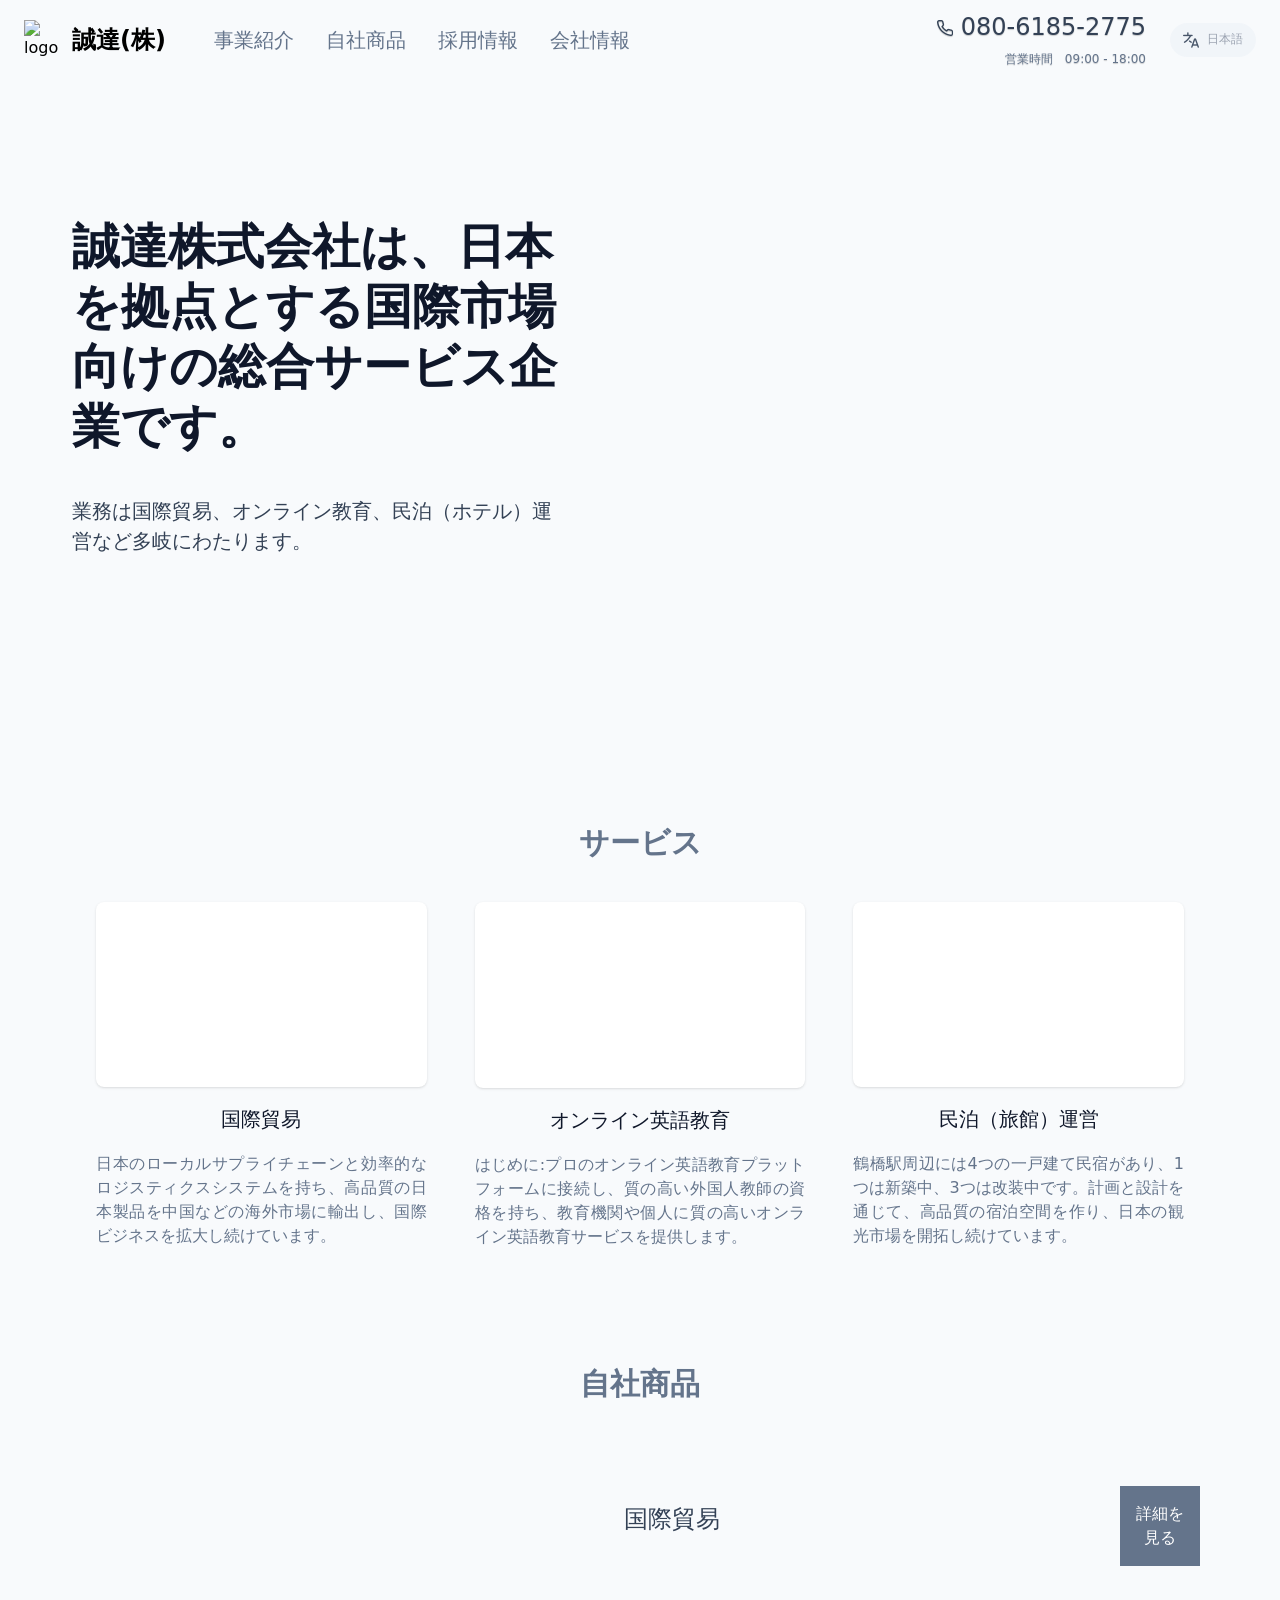
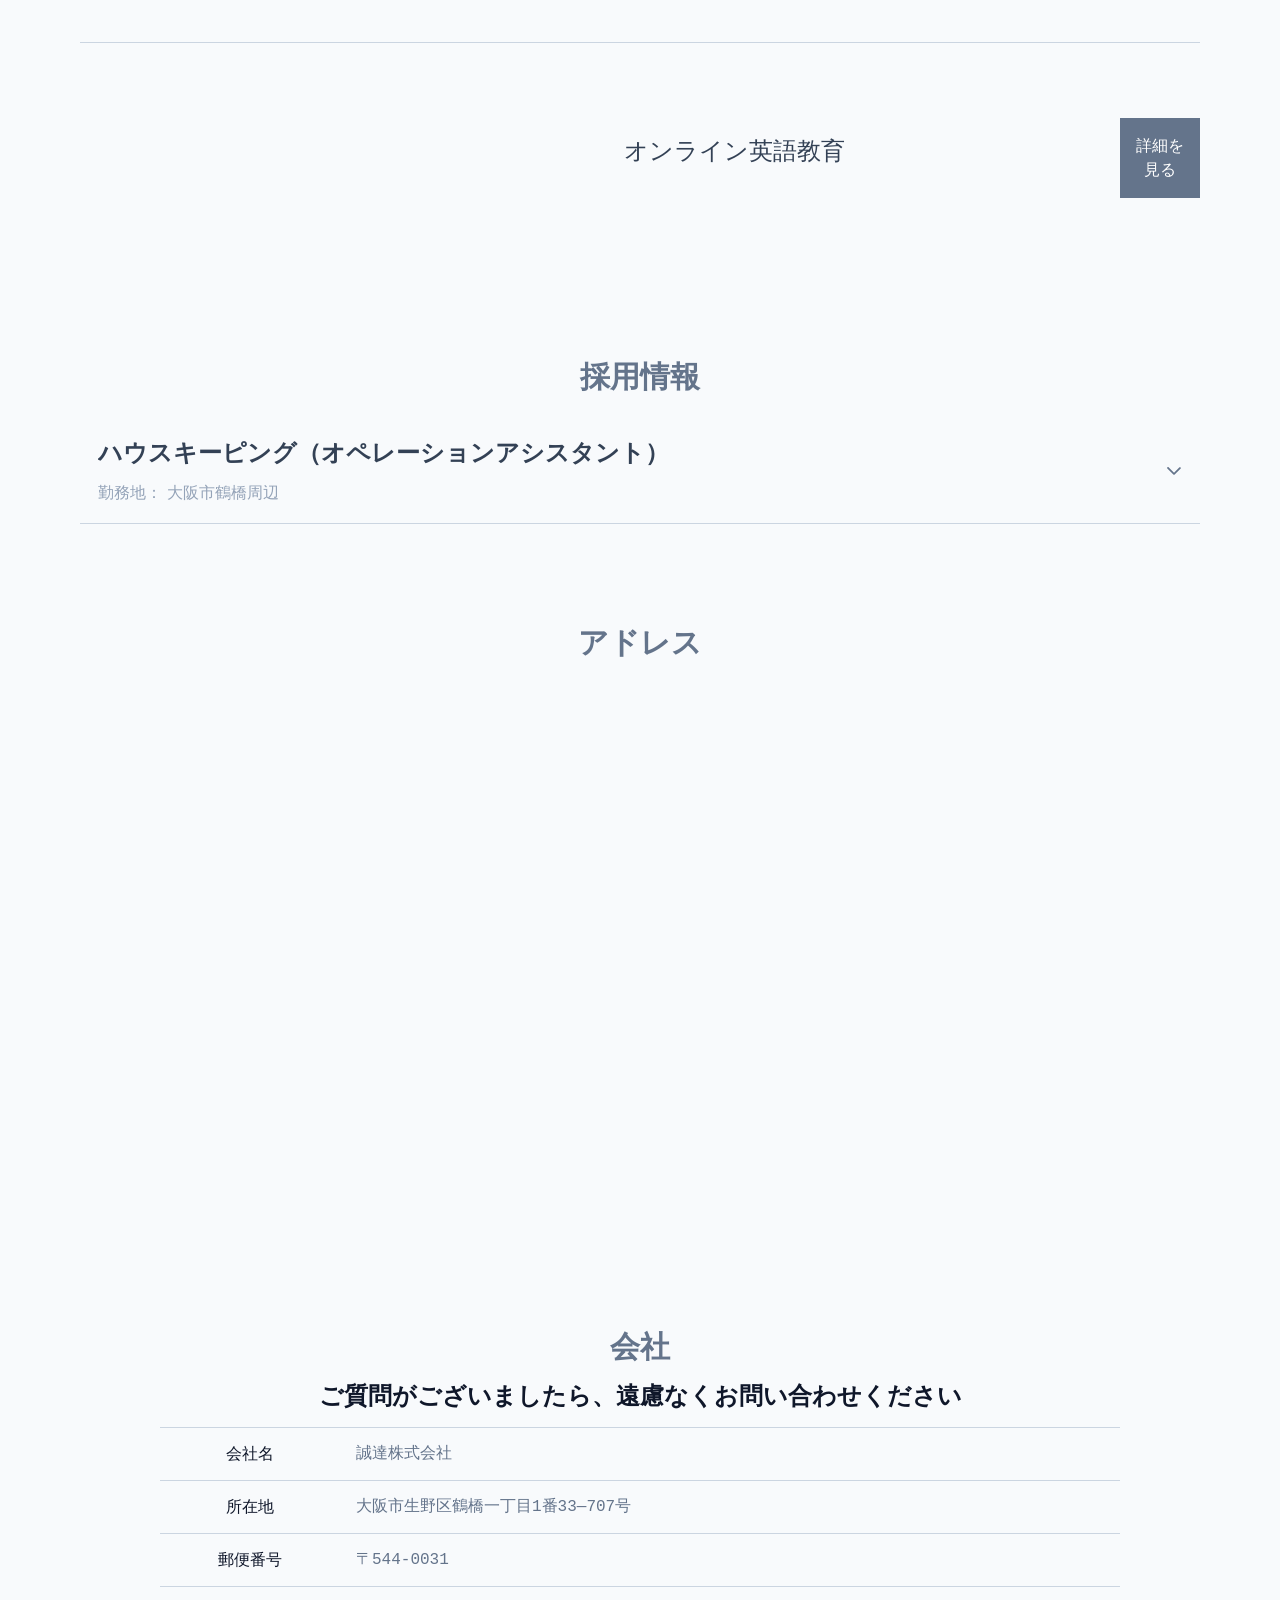
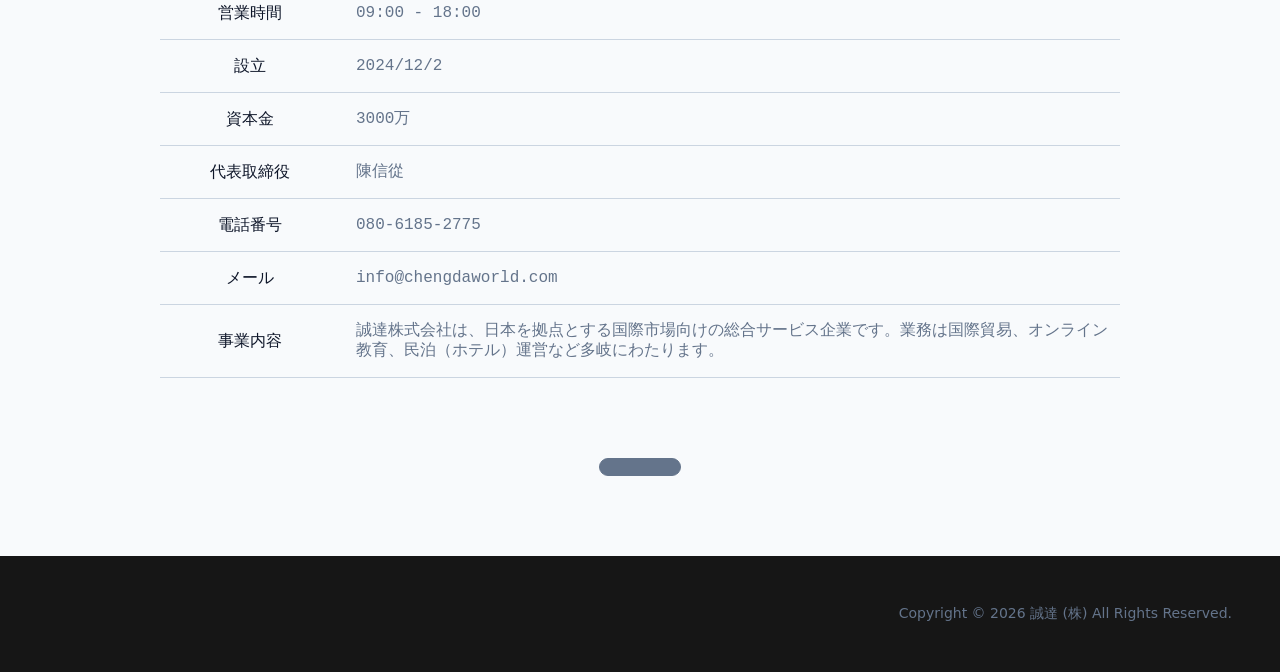
==== commit da955334: "Update index.html" ====
--- a/index.html
+++ b/index.html
@@ -4,4 +4,4 @@
 一定の管理とマーケティングに関する経験がある
 • 日本の免許をお持ちの方が優先</pre><div class="p-divider p-component p-divider-horizontal p-divider-dashed p-divider-left [--p-divider-border-color:#cbd5e1] dark:[--p-divider-border-color:#52525b]" style="justify-content:center;" role="separator" aria-orientation="horizontal" data-p="horizontal dashed" data-pc-name="divider" pc20 data-pc-section="root"><div class="p-divider-content bg-[#f8fafc]! dark:bg-[#161616]!" data-p="horizontal dashed" data-pc-section="content"><!--[--><span class="text-base text-surface-600 dark:text-surface-300 font-bold">主な業務内容</span><!--]--></div></div><pre class="flex-2 lg:flex-2 text-base leading-tight text-left whitespace-pre-wrap break-all mb-6 text-surface-500 dark:text-surface-400">• 会社の代表者と取締役が日常の運営管理業務を処理するのを支援する
 • 各業務の着地と実行を推進するのに協力する
-• 日本市場の開拓と事業展開に参画</pre><!--]--></div></div></DIV><!--]--></DIV><!--]--><!--]--></div></div></div><!--]--><!--[--><div class="relative"><div id="company" class="absolute -top-5"></div></div><!--[--><div class="px-6 pt-20 md:pt-25 md:px-12 lg:px-20"><div class="text-center flex flex-col items-center gap-4"><div class="text-primary font-bold text-3xl leading-tight mb-5">アドレス</div><div class="w-full grid grid-cols-1 sm:grid-cols-11 gap-4 max-w-[1280px] mx-auto"><div class="sm:col-start-2 sm:col-span-9 w-full relative pb-[58%]"><div class="absolute w-full h-full"><div class="w-full h-full" data-pc-name="deferredcontent" pc21 data-pc-section="root"><!----></div></div></div></div></div></div><!--[--><div class="px-6 pt-20 md:pt-25 md:px-12 lg:px-20"><div class="text-center flex flex-col items-center gap-4"><div class="text-primary font-bold text-3xl leading-tight">会社</div><div class="text-surface-900 dark:text-surface-200 font-bold text-2xl leading-tight">ご質問がございましたら、遠慮なくお問い合わせください</div><div class="w-full max-w-7xl md:px-20 pb-6 md:pb-12"><div class="flex flex-col gap-4"><div class="border-t border-[#cbd5e1] dark:border-[#52525b]"></div><div class="flex flex-col gap-4"><!--[--><!--[--><div class="flex flex-col md:flex-row gap-4"><div class="flex items-center gap-4 flex-1"><div class="w-[180px] text-surface-900 dark:text-surface-200 font-medium text-base leading-tight">会社名</div><pre class="flex-1 text-surface-500 dark:text-surface-200 text-base leading-tight text-left whitespace-pre-wrap">誠達株式会社</pre></div></div><div class="border-t border-[#cbd5e1] dark:border-[#52525b]"></div><!--]--><!--[--><div class="flex flex-col md:flex-row gap-4"><div class="flex items-center gap-4 flex-1"><div class="w-[180px] text-surface-900 dark:text-surface-200 font-medium text-base leading-tight">所在地</div><pre class="flex-1 text-surface-500 dark:text-surface-200 text-base leading-tight text-left whitespace-pre-wrap">大阪市生野区鶴橋一丁目1番33—707号</pre></div></div><div class="border-t border-[#cbd5e1] dark:border-[#52525b]"></div><!--]--><!--[--><div class="flex flex-col md:flex-row gap-4"><div class="flex items-center gap-4 flex-1"><div class="w-[180px] text-surface-900 dark:text-surface-200 font-medium text-base leading-tight">郵便番号</div><pre class="flex-1 text-surface-500 dark:text-surface-200 text-base leading-tight text-left whitespace-pre-wrap">〒544-0031</pre></div></div><div class="border-t border-[#cbd5e1] dark:border-[#52525b]"></div><!--]--><!--[--><div class="flex flex-col md:flex-row gap-4"><div class="flex items-center gap-4 flex-1"><div class="w-[180px] text-surface-900 dark:text-surface-200 font-medium text-base leading-tight">営業時間</div><pre class="flex-1 text-surface-500 dark:text-surface-200 text-base leading-tight text-left whitespace-pre-wrap">09:00 - 18:00</pre></div></div><div class="border-t border-[#cbd5e1] dark:border-[#52525b]"></div><!--]--><!--[--><div class="flex flex-col md:flex-row gap-4"><div class="flex items-center gap-4 flex-1"><div class="w-[180px] text-surface-900 dark:text-surface-200 font-medium text-base leading-tight">設立</div><pre class="flex-1 text-surface-500 dark:text-surface-200 text-base leading-tight text-left whitespace-pre-wrap">2024/12/2</pre></div></div><div class="border-t border-[#cbd5e1] dark:border-[#52525b]"></div><!--]--><!--[--><div class="flex flex-col md:flex-row gap-4"><div class="flex items-center gap-4 flex-1"><div class="w-[180px] text-surface-900 dark:text-surface-200 font-medium text-base leading-tight">資本金</div><pre class="flex-1 text-surface-500 dark:text-surface-200 text-base leading-tight text-left whitespace-pre-wrap">3000万</pre></div></div><div class="border-t border-[#cbd5e1] dark:border-[#52525b]"></div><!--]--><!--[--><div class="flex flex-col md:flex-row gap-4"><div class="flex items-center gap-4 flex-1"><div class="w-[180px] text-surface-900 dark:text-surface-200 font-medium text-base leading-tight">代表取締役</div><pre class="flex-1 text-surface-500 dark:text-surface-200 text-base leading-tight text-left whitespace-pre-wrap">陳信從</pre></div></div><div class="border-t border-[#cbd5e1] dark:border-[#52525b]"></div><!--]--><!--[--><div class="flex flex-col md:flex-row gap-4"><div class="flex items-center gap-4 flex-1"><div class="w-[180px] text-surface-900 dark:text-surface-200 font-medium text-base leading-tight">電話番号</div><pre class="flex-1 text-surface-500 dark:text-surface-200 text-base leading-tight text-left whitespace-pre-wrap">080-6185-2775</pre></div></div><div class="border-t border-[#cbd5e1] dark:border-[#52525b]"></div><!--]--><!--[--><div class="flex flex-col md:flex-row gap-4"><div class="flex items-center gap-4 flex-1"><div class="w-[180px] text-surface-900 dark:text-surface-200 font-medium text-base leading-tight">メール</div><pre class="flex-1 text-surface-500 dark:text-surface-200 text-base leading-tight text-left whitespace-pre-wrap">info@chengdaworld.com</pre></div></div><div class="border-t border-[#cbd5e1] dark:border-[#52525b]"></div><!--]--><!--[--><div class="flex flex-col md:flex-row gap-4"><div class="flex items-center gap-4 flex-1"><div class="w-[180px] text-surface-900 dark:text-surface-200 font-medium text-base leading-tight">事業内容</div><pre class="flex-1 text-surface-500 dark:text-surface-200 text-base leading-tight text-left whitespace-pre-wrap">誠達株式会社は、日本を拠点とする国際市場向けの総合サービス企業です。業務は国際貿易、オンライン教育、民泊（ホテル）運営など多岐にわたります。</pre></div></div><div class="border-t border-[#cbd5e1] dark:border-[#52525b]"></div><!--]--><!--]--></div></div></div><!----><div class="container"> <div class="section-title"> お問い合わせ </div> <form action="https://formspree.io/f/你的ID" method="POST" class="contact-form" > <input type="text" name="name" placeholder="お名前" required > <input type="email" name="email" placeholder="メールアドレス" required > <input type="text" name="phone" placeholder="電話番号" > <textarea name="message" placeholder="お問い合わせ内容" required ></textarea> <button type="submit"> お問い合わせ </button> </form> </div> </section>></div></div><!----><!--]--><!--]--><!--]--><!--]--><div class="h-20"></div><!--]--><div class="bg-[#161616] dark:bg-surface-0 px-12 py-9 mx-auto w-full"><div class="flex max-w-7xl mx-auto justify-between items-center sm:flex-row flex-col gap-2"><div class="flex flex-1 my-3 hidden sm:block"></div><div class="text-sm text-surface-500 my-3">Copyright © 2026 誠達 (株) All Rights Reserved.</div></div></div></div><!--]--><!--]--></div><div id="teleports"></div><script>window.__NUXT__={};window.__NUXT__.config={public:{i18n:{baseUrl:"",defaultLocale:"",rootRedirect:"",redirectStatusCode:302,skipSettingLocaleOnNavigate:false,locales:[],detectBrowserLanguage:{alwaysRedirect:false,cookieCrossOrigin:false,cookieDomain:"",cookieKey:"i18n_redirected",cookieSecure:false,fallbackLocale:"",redirectOn:"root",useCookie:true},experimental:{localeDetector:"",typedPages:true,typedOptionsAndMessages:false,alternateLinkCanonicalQueries:true,devCache:false,cacheLifetime:"",stripMessagesPayload:false,preload:false,strictSeo:false,nitroContextDetection:true,httpCacheDuration:10},domainLocales:{}}},app:{baseURL:"/",buildId:"325a9142-e297-4faa-af20-6fda0d0d859f",buildAssetsDir:"assets",cdnURL:""}}</script><script type="application/json" data-nuxt-data="nuxt-app" data-ssr="true" id="__NUXT_DATA__" data-src="/_payload.json?325a9142-e297-4faa-af20-6fda0d0d859f">[{"state":1,"once":5,"_errors":6,"serverRendered":8,"path":9,"i18nData":10,"prerenderedAt":116},["Reactive",2],{"$si18n:cached-locale-configs":3,"$si18n:resolved-locale":4},{},"",["Set"],["ShallowReactive",7],{},true,"/",[11,64],{"lang":12,"message":13},"ja",{"captcha":14,"header":19,"Service":25,"Portfolio":28,"Address":29,"Contact":31,"Product":57,"Job":59},{"initState":15,"verifyingLabel":16,"errorLabel":17,"solvedLabel":18},"続行するには確認してください","確認中...","エラーが発生しました。もう一度お試しください。","確認済み",{"service":20,"portfolio":21,"job":22,"company":23,"product":24},"事業紹介","ポートフォリオ","採用情報","会社情報","自社商品",{"title":26,"subtitle":27},"サービス","以下のものが当社の主な事業です。",{"title":21},{"title":30},"アドレス",{"title":32,"subtitle":33,"desc":23,"button":34,"companyName":35,"companyAddress":36,"postalCode":37,"businessHours":38,"dateOfEstablishment":39,"capital":40,"legalRepresentative":41,"phoneNumber":42,"faxNumber":43,"email":44,"business":45,"yourCompany":46,"yourName":47,"yourEmail":48,"yourPhoneNumber":49,"consultationContent":50,"send":51,"sendSuccess":52,"sendFailed":53,"invalidEmail":54,"webContact":55,"webTime":56},"会社","ご質問がございましたら、遠慮なくお問い合わせください","お問い合わせ","会社名","所在地","郵便番号","営業時間","設立","資本金","代表取締役","電話番号","ファックス番号","メール","事業内容","あなたの会社","あなたの名前","あなたのメール","あなたの電話番号","コンサルテーション内容","送信","あなたの相談を受け取りました。","お問い合わせ送信が失敗しました。","メールは無効です","WEBからのお問い合わせ","24時間受付",{"title":24,"button":58},"詳細を見る",{"title":22,"jobName":60,"jobLocation":61,"jobRequirement":62,"jobDescription":63},"募集職種","勤務地","応募条件","主な業務内容",{"lang":65,"message":66},"zh-tw",{"captcha":67,"header":72,"Service":78,"Portfolio":81,"Address":82,"Contact":84,"Product":109,"Job":111},{"initState":68,"verifyingLabel":69,"errorLabel":70,"solvedLabel":71},"驗證以繼續","正在驗證...","驗證錯誤，請重試。","驗證成功",{"service":73,"portfolio":74,"job":75,"company":76,"product":77},"公司業務","公司作品","招聘資訊","公司資訊","公司產品",{"title":79,"subtitle":80},"服務","以下是我們主要業務",{"title":74},{"title":83},"公司位置",{"title":76,"subtitle":85,"desc":86,"button":87,"companyName":88,"companyAddress":89,"postalCode":90,"businessHours":91,"dateOfEstablishment":92,"capital":40,"legalRepresentative":93,"phoneNumber":94,"faxNumber":95,"email":96,"business":97,"yourCompany":98,"yourName":99,"yourEmail":100,"yourPhoneNumber":101,"consultationContent":102,"send":103,"sendSuccess":104,"sendFailed":105,"invalidEmail":106,"webContact":107,"webTime":108},"如果有任何問題，請隨時諮詢","詳細介紹","聯繫我們","公司名稱","公司地址","郵政編碼","營業時間","成立時間","公司法人","電話號碼","傳真號碼","電子郵件","業務內容","貴公司","您的名字","您的Email","您的電話","諮詢內容","發送","我們收到了您的諮詢。","您的諮詢發送失敗。","您的電子郵件無效","WEB聯繫我們","24小時接待",{"title":77,"button":110},"詳細",{"title":75,"jobName":112,"jobLocation":113,"jobRequirement":114,"jobDescription":115},"招聘崗位","工作地點","條件要求","工作內容簡述",1779125491816]</script></body></html>
+• 日本市場の開拓と事業展開に参画</pre><!--]--></div></div></DIV><!--]--></DIV><!--]--><!--]--></div></div></div><!--]--><!--[--><div class="relative"><div id="company" class="absolute -top-5"></div></div><!--[--><div class="px-6 pt-20 md:pt-25 md:px-12 lg:px-20"><div class="text-center flex flex-col items-center gap-4"><div class="text-primary font-bold text-3xl leading-tight mb-5">アドレス</div><div class="w-full grid grid-cols-1 sm:grid-cols-11 gap-4 max-w-[1280px] mx-auto"><div class="sm:col-start-2 sm:col-span-9 w-full relative pb-[58%]"><div class="absolute w-full h-full"><div class="w-full h-full" data-pc-name="deferredcontent" pc21 data-pc-section="root"><!----></div></div></div></div></div></div><!--[--><div class="px-6 pt-20 md:pt-25 md:px-12 lg:px-20"><div class="text-center flex flex-col items-center gap-4"><div class="text-primary font-bold text-3xl leading-tight">会社</div><div class="text-surface-900 dark:text-surface-200 font-bold text-2xl leading-tight">ご質問がございましたら、遠慮なくお問い合わせください</div><div class="w-full max-w-7xl md:px-20 pb-6 md:pb-12"><div class="flex flex-col gap-4"><div class="border-t border-[#cbd5e1] dark:border-[#52525b]"></div><div class="flex flex-col gap-4"><!--[--><!--[--><div class="flex flex-col md:flex-row gap-4"><div class="flex items-center gap-4 flex-1"><div class="w-[180px] text-surface-900 dark:text-surface-200 font-medium text-base leading-tight">会社名</div><pre class="flex-1 text-surface-500 dark:text-surface-200 text-base leading-tight text-left whitespace-pre-wrap">誠達株式会社</pre></div></div><div class="border-t border-[#cbd5e1] dark:border-[#52525b]"></div><!--]--><!--[--><div class="flex flex-col md:flex-row gap-4"><div class="flex items-center gap-4 flex-1"><div class="w-[180px] text-surface-900 dark:text-surface-200 font-medium text-base leading-tight">所在地</div><pre class="flex-1 text-surface-500 dark:text-surface-200 text-base leading-tight text-left whitespace-pre-wrap">大阪市生野区鶴橋一丁目1番33—707号</pre></div></div><div class="border-t border-[#cbd5e1] dark:border-[#52525b]"></div><!--]--><!--[--><div class="flex flex-col md:flex-row gap-4"><div class="flex items-center gap-4 flex-1"><div class="w-[180px] text-surface-900 dark:text-surface-200 font-medium text-base leading-tight">郵便番号</div><pre class="flex-1 text-surface-500 dark:text-surface-200 text-base leading-tight text-left whitespace-pre-wrap">〒544-0031</pre></div></div><div class="border-t border-[#cbd5e1] dark:border-[#52525b]"></div><!--]--><!--[--><div class="flex flex-col md:flex-row gap-4"><div class="flex items-center gap-4 flex-1"><div class="w-[180px] text-surface-900 dark:text-surface-200 font-medium text-base leading-tight">営業時間</div><pre class="flex-1 text-surface-500 dark:text-surface-200 text-base leading-tight text-left whitespace-pre-wrap">09:00 - 18:00</pre></div></div><div class="border-t border-[#cbd5e1] dark:border-[#52525b]"></div><!--]--><!--[--><div class="flex flex-col md:flex-row gap-4"><div class="flex items-center gap-4 flex-1"><div class="w-[180px] text-surface-900 dark:text-surface-200 font-medium text-base leading-tight">設立</div><pre class="flex-1 text-surface-500 dark:text-surface-200 text-base leading-tight text-left whitespace-pre-wrap">2024/12/2</pre></div></div><div class="border-t border-[#cbd5e1] dark:border-[#52525b]"></div><!--]--><!--[--><div class="flex flex-col md:flex-row gap-4"><div class="flex items-center gap-4 flex-1"><div class="w-[180px] text-surface-900 dark:text-surface-200 font-medium text-base leading-tight">資本金</div><pre class="flex-1 text-surface-500 dark:text-surface-200 text-base leading-tight text-left whitespace-pre-wrap">3000万</pre></div></div><div class="border-t border-[#cbd5e1] dark:border-[#52525b]"></div><!--]--><!--[--><div class="flex flex-col md:flex-row gap-4"><div class="flex items-center gap-4 flex-1"><div class="w-[180px] text-surface-900 dark:text-surface-200 font-medium text-base leading-tight">代表取締役</div><pre class="flex-1 text-surface-500 dark:text-surface-200 text-base leading-tight text-left whitespace-pre-wrap">陳信從</pre></div></div><div class="border-t border-[#cbd5e1] dark:border-[#52525b]"></div><!--]--><!--[--><div class="flex flex-col md:flex-row gap-4"><div class="flex items-center gap-4 flex-1"><div class="w-[180px] text-surface-900 dark:text-surface-200 font-medium text-base leading-tight">電話番号</div><pre class="flex-1 text-surface-500 dark:text-surface-200 text-base leading-tight text-left whitespace-pre-wrap">080-6185-2775</pre></div></div><div class="border-t border-[#cbd5e1] dark:border-[#52525b]"></div><!--]--><!--[--><div class="flex flex-col md:flex-row gap-4"><div class="flex items-center gap-4 flex-1"><div class="w-[180px] text-surface-900 dark:text-surface-200 font-medium text-base leading-tight">メール</div><pre class="flex-1 text-surface-500 dark:text-surface-200 text-base leading-tight text-left whitespace-pre-wrap">info@chengdaworld.com</pre></div></div><div class="border-t border-[#cbd5e1] dark:border-[#52525b]"></div><!--]--><!--[--><div class="flex flex-col md:flex-row gap-4"><div class="flex items-center gap-4 flex-1"><div class="w-[180px] text-surface-900 dark:text-surface-200 font-medium text-base leading-tight">事業内容</div><pre class="flex-1 text-surface-500 dark:text-surface-200 text-base leading-tight text-left whitespace-pre-wrap">誠達株式会社は、日本を拠点とする国際市場向けの総合サービス企業です。業務は国際貿易、オンライン教育、民泊（ホテル）運営など多岐にわたります。</pre></div></div><div class="border-t border-[#cbd5e1] dark:border-[#52525b]"></div><!--]--><!--]--></div></div></div><!----><BUTTON class="p-button p-component p-button-rounded mt-4 !px-10" data-p="rounded" type="button" aria-label="" data-pc-name="button" data-p-disabled="false" pc22 data-pc-section="root"><!--[--><!--[--><!----><!--]--><span class="p-button-label" data-pc-section="label" data-p></span><!----><!--]--></BUTTON></div></div><!----><!--]--><!--]--><!--]--><!--]--><div class="h-20"></div><!--]--><div class="bg-[#161616] dark:bg-surface-0 px-12 py-9 mx-auto w-full"><div class="flex max-w-7xl mx-auto justify-between items-center sm:flex-row flex-col gap-2"><div class="flex flex-1 my-3 hidden sm:block"></div><div class="text-sm text-surface-500 my-3">Copyright © 2026 誠達 (株) All Rights Reserved.</div></div></div></div><!--]--><!--]--></div><div id="teleports"></div><script>window.__NUXT__={};window.__NUXT__.config={public:{i18n:{baseUrl:"",defaultLocale:"",rootRedirect:"",redirectStatusCode:302,skipSettingLocaleOnNavigate:false,locales:[],detectBrowserLanguage:{alwaysRedirect:false,cookieCrossOrigin:false,cookieDomain:"",cookieKey:"i18n_redirected",cookieSecure:false,fallbackLocale:"",redirectOn:"root",useCookie:true},experimental:{localeDetector:"",typedPages:true,typedOptionsAndMessages:false,alternateLinkCanonicalQueries:true,devCache:false,cacheLifetime:"",stripMessagesPayload:false,preload:false,strictSeo:false,nitroContextDetection:true,httpCacheDuration:10},domainLocales:{}}},app:{baseURL:"/",buildId:"325a9142-e297-4faa-af20-6fda0d0d859f",buildAssetsDir:"assets",cdnURL:""}}</script><script type="application/json" data-nuxt-data="nuxt-app" data-ssr="true" id="__NUXT_DATA__" data-src="/_payload.json?325a9142-e297-4faa-af20-6fda0d0d859f">[{"state":1,"once":5,"_errors":6,"serverRendered":8,"path":9,"i18nData":10,"prerenderedAt":116},["Reactive",2],{"$si18n:cached-locale-configs":3,"$si18n:resolved-locale":4},{},"",["Set"],["ShallowReactive",7],{},true,"/",[11,64],{"lang":12,"message":13},"ja",{"captcha":14,"header":19,"Service":25,"Portfolio":28,"Address":29,"Contact":31,"Product":57,"Job":59},{"initState":15,"verifyingLabel":16,"errorLabel":17,"solvedLabel":18},"続行するには確認してください","確認中...","エラーが発生しました。もう一度お試しください。","確認済み",{"service":20,"portfolio":21,"job":22,"company":23,"product":24},"事業紹介","ポートフォリオ","採用情報","会社情報","自社商品",{"title":26,"subtitle":27},"サービス","以下のものが当社の主な事業です。",{"title":21},{"title":30},"アドレス",{"title":32,"subtitle":33,"desc":23,"button":34,"companyName":35,"companyAddress":36,"postalCode":37,"businessHours":38,"dateOfEstablishment":39,"capital":40,"legalRepresentative":41,"phoneNumber":42,"faxNumber":43,"email":44,"business":45,"yourCompany":46,"yourName":47,"yourEmail":48,"yourPhoneNumber":49,"consultationContent":50,"send":51,"sendSuccess":52,"sendFailed":53,"invalidEmail":54,"webContact":55,"webTime":56},"会社","ご質問がございましたら、遠慮なくお問い合わせください","","会社名","所在地","郵便番号","営業時間","設立","資本金","代表取締役","電話番号","ファックス番号","メール","事業内容","あなたの会社","あなたの名前","あなたのメール","あなたの電話番号","コンサルテーション内容","送信","あなたの相談を受け取りました。","お問い合わせ送信が失敗しました。","メールは無効です","WEBからのお問い合わせ","24時間受付",{"title":24,"button":58},"詳細を見る",{"title":22,"jobName":60,"jobLocation":61,"jobRequirement":62,"jobDescription":63},"募集職種","勤務地","応募条件","主な業務内容",{"lang":65,"message":66},"zh-tw",{"captcha":67,"header":72,"Service":78,"Portfolio":81,"Address":82,"Contact":84,"Product":109,"Job":111},{"initState":68,"verifyingLabel":69,"errorLabel":70,"solvedLabel":71},"驗證以繼續","正在驗證...","驗證錯誤，請重試。","驗證成功",{"service":73,"portfolio":74,"job":75,"company":76,"product":77},"公司業務","公司作品","招聘資訊","公司資訊","公司產品",{"title":79,"subtitle":80},"服務","以下是我們主要業務",{"title":74},{"title":83},"公司位置",{"title":76,"subtitle":85,"desc":86,"button":87,"companyName":88,"companyAddress":89,"postalCode":90,"businessHours":91,"dateOfEstablishment":92,"capital":40,"legalRepresentative":93,"phoneNumber":94,"faxNumber":95,"email":96,"business":97,"yourCompany":98,"yourName":99,"yourEmail":100,"yourPhoneNumber":101,"consultationContent":102,"send":103,"sendSuccess":104,"sendFailed":105,"invalidEmail":106,"webContact":107,"webTime":108},"如果有任何問題，請隨時諮詢","詳細介紹","聯繫我們","公司名稱","公司地址","郵政編碼","營業時間","成立時間","公司法人","電話號碼","傳真號碼","電子郵件","業務內容","貴公司","您的名字","您的Email","您的電話","諮詢內容","發送","我們收到了您的諮詢。","您的諮詢發送失敗。","您的電子郵件無效","WEB聯繫我們","24小時接待",{"title":77,"button":110},"詳細",{"title":75,"jobName":112,"jobLocation":113,"jobRequirement":114,"jobDescription":115},"招聘崗位","工作地點","條件要求","工作內容簡述",1779125491816]</script></body></html>
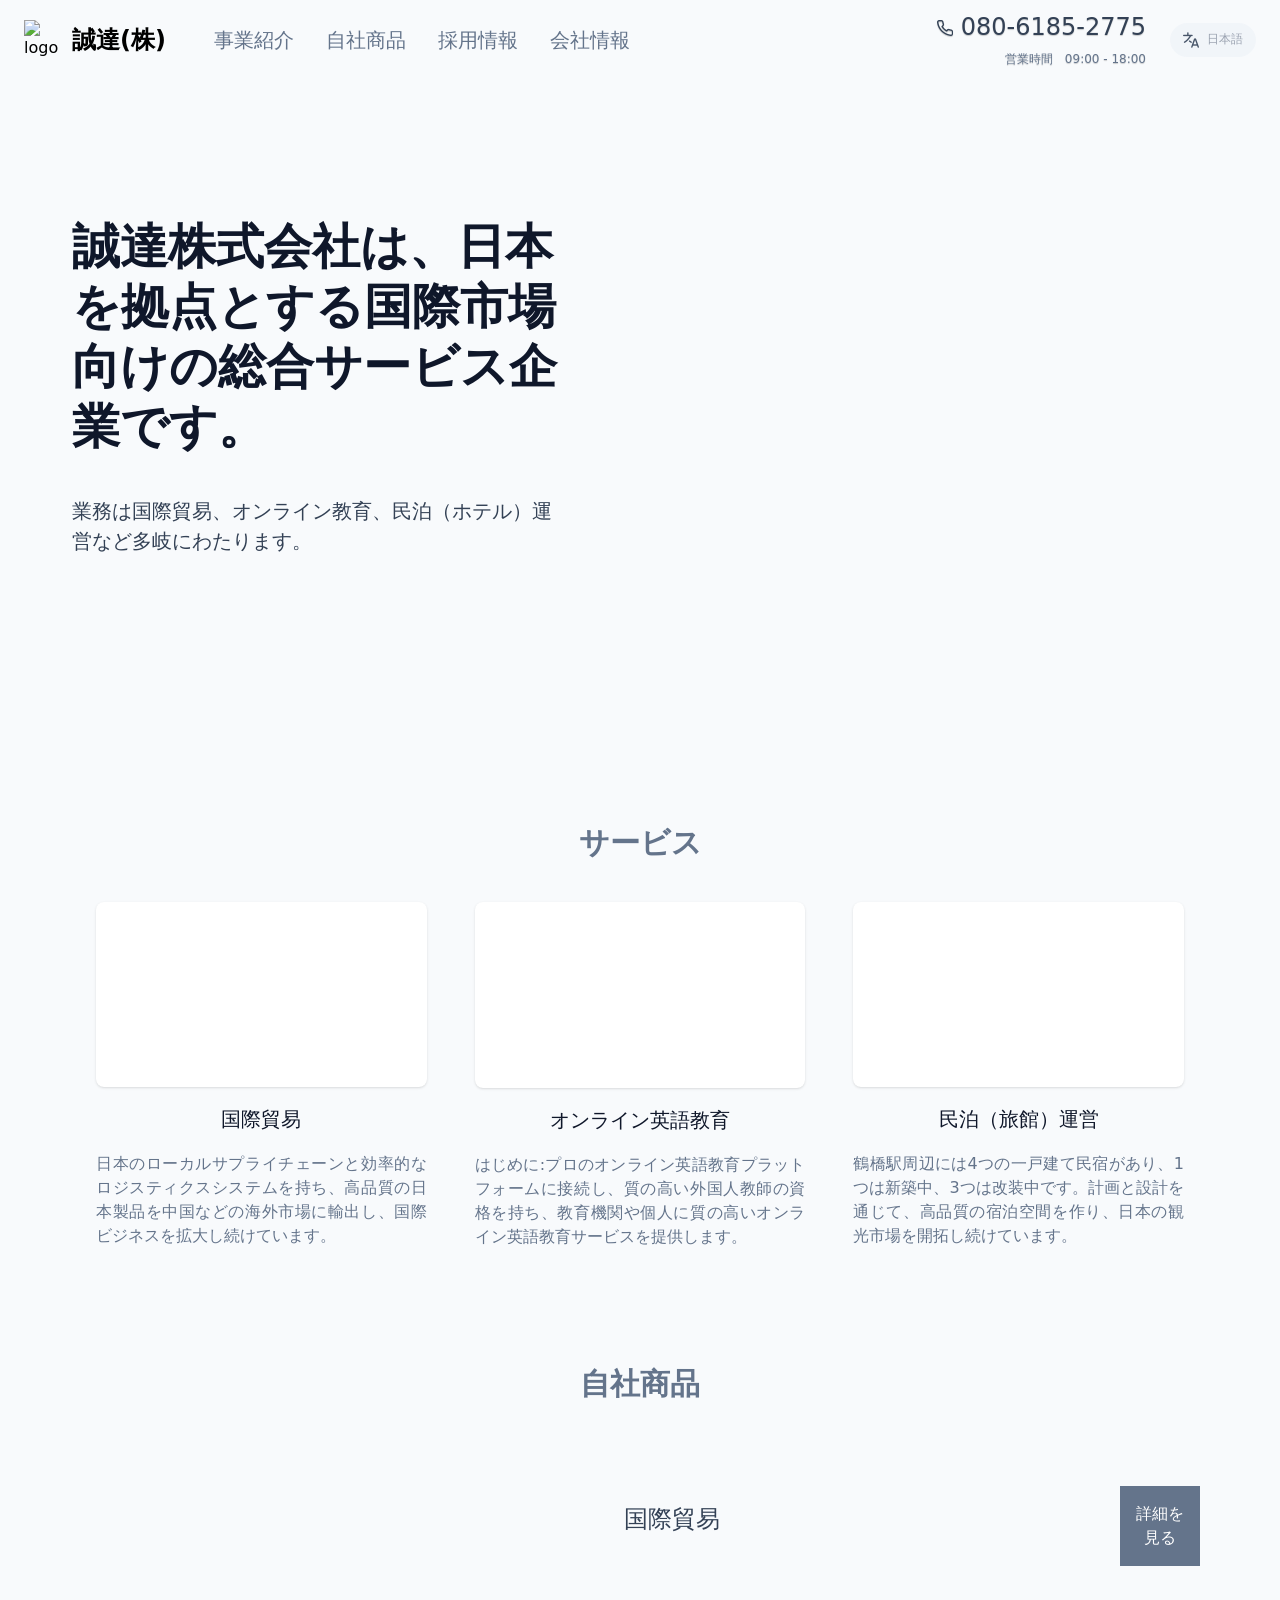
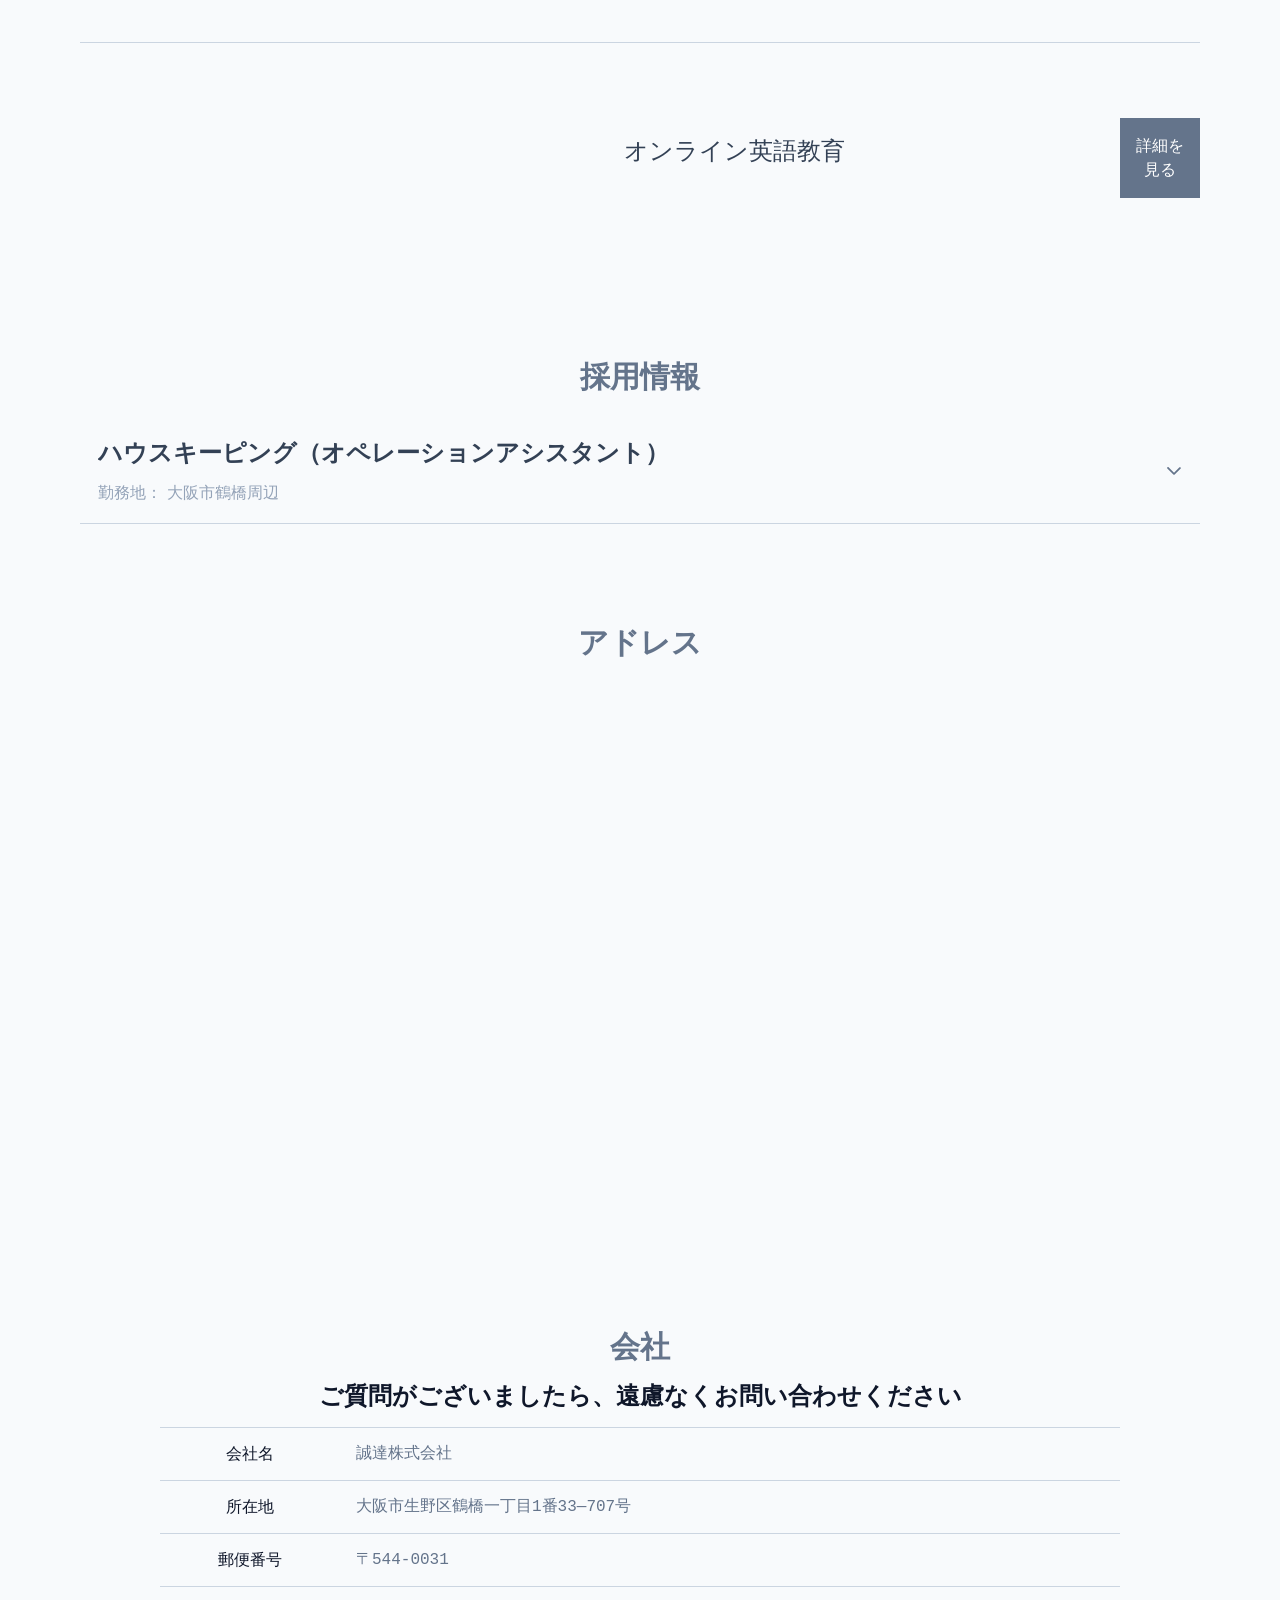
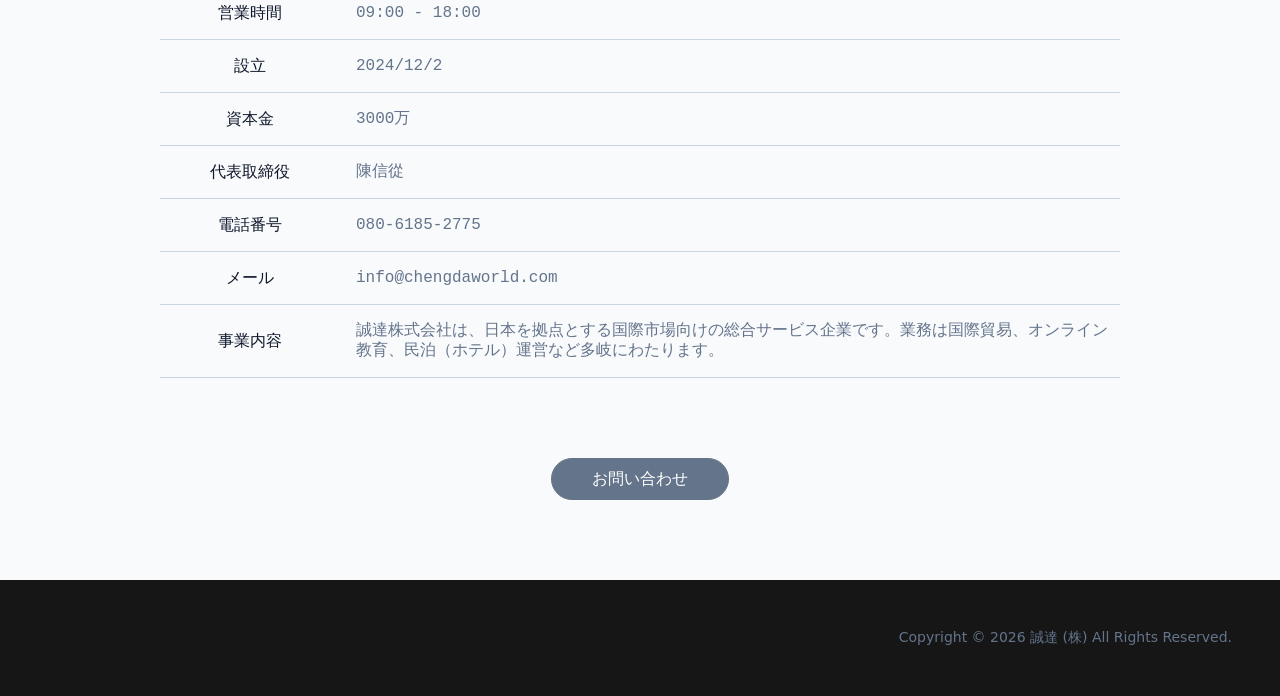
==== commit 174f64d4: "Update index.html" ====
--- a/index.html
+++ b/index.html
@@ -4,4 +4,4 @@
 一定の管理とマーケティングに関する経験がある
 • 日本の免許をお持ちの方が優先</pre><div class="p-divider p-component p-divider-horizontal p-divider-dashed p-divider-left [--p-divider-border-color:#cbd5e1] dark:[--p-divider-border-color:#52525b]" style="justify-content:center;" role="separator" aria-orientation="horizontal" data-p="horizontal dashed" data-pc-name="divider" pc20 data-pc-section="root"><div class="p-divider-content bg-[#f8fafc]! dark:bg-[#161616]!" data-p="horizontal dashed" data-pc-section="content"><!--[--><span class="text-base text-surface-600 dark:text-surface-300 font-bold">主な業務内容</span><!--]--></div></div><pre class="flex-2 lg:flex-2 text-base leading-tight text-left whitespace-pre-wrap break-all mb-6 text-surface-500 dark:text-surface-400">• 会社の代表者と取締役が日常の運営管理業務を処理するのを支援する
 • 各業務の着地と実行を推進するのに協力する
-• 日本市場の開拓と事業展開に参画</pre><!--]--></div></div></DIV><!--]--></DIV><!--]--><!--]--></div></div></div><!--]--><!--[--><div class="relative"><div id="company" class="absolute -top-5"></div></div><!--[--><div class="px-6 pt-20 md:pt-25 md:px-12 lg:px-20"><div class="text-center flex flex-col items-center gap-4"><div class="text-primary font-bold text-3xl leading-tight mb-5">アドレス</div><div class="w-full grid grid-cols-1 sm:grid-cols-11 gap-4 max-w-[1280px] mx-auto"><div class="sm:col-start-2 sm:col-span-9 w-full relative pb-[58%]"><div class="absolute w-full h-full"><div class="w-full h-full" data-pc-name="deferredcontent" pc21 data-pc-section="root"><!----></div></div></div></div></div></div><!--[--><div class="px-6 pt-20 md:pt-25 md:px-12 lg:px-20"><div class="text-center flex flex-col items-center gap-4"><div class="text-primary font-bold text-3xl leading-tight">会社</div><div class="text-surface-900 dark:text-surface-200 font-bold text-2xl leading-tight">ご質問がございましたら、遠慮なくお問い合わせください</div><div class="w-full max-w-7xl md:px-20 pb-6 md:pb-12"><div class="flex flex-col gap-4"><div class="border-t border-[#cbd5e1] dark:border-[#52525b]"></div><div class="flex flex-col gap-4"><!--[--><!--[--><div class="flex flex-col md:flex-row gap-4"><div class="flex items-center gap-4 flex-1"><div class="w-[180px] text-surface-900 dark:text-surface-200 font-medium text-base leading-tight">会社名</div><pre class="flex-1 text-surface-500 dark:text-surface-200 text-base leading-tight text-left whitespace-pre-wrap">誠達株式会社</pre></div></div><div class="border-t border-[#cbd5e1] dark:border-[#52525b]"></div><!--]--><!--[--><div class="flex flex-col md:flex-row gap-4"><div class="flex items-center gap-4 flex-1"><div class="w-[180px] text-surface-900 dark:text-surface-200 font-medium text-base leading-tight">所在地</div><pre class="flex-1 text-surface-500 dark:text-surface-200 text-base leading-tight text-left whitespace-pre-wrap">大阪市生野区鶴橋一丁目1番33—707号</pre></div></div><div class="border-t border-[#cbd5e1] dark:border-[#52525b]"></div><!--]--><!--[--><div class="flex flex-col md:flex-row gap-4"><div class="flex items-center gap-4 flex-1"><div class="w-[180px] text-surface-900 dark:text-surface-200 font-medium text-base leading-tight">郵便番号</div><pre class="flex-1 text-surface-500 dark:text-surface-200 text-base leading-tight text-left whitespace-pre-wrap">〒544-0031</pre></div></div><div class="border-t border-[#cbd5e1] dark:border-[#52525b]"></div><!--]--><!--[--><div class="flex flex-col md:flex-row gap-4"><div class="flex items-center gap-4 flex-1"><div class="w-[180px] text-surface-900 dark:text-surface-200 font-medium text-base leading-tight">営業時間</div><pre class="flex-1 text-surface-500 dark:text-surface-200 text-base leading-tight text-left whitespace-pre-wrap">09:00 - 18:00</pre></div></div><div class="border-t border-[#cbd5e1] dark:border-[#52525b]"></div><!--]--><!--[--><div class="flex flex-col md:flex-row gap-4"><div class="flex items-center gap-4 flex-1"><div class="w-[180px] text-surface-900 dark:text-surface-200 font-medium text-base leading-tight">設立</div><pre class="flex-1 text-surface-500 dark:text-surface-200 text-base leading-tight text-left whitespace-pre-wrap">2024/12/2</pre></div></div><div class="border-t border-[#cbd5e1] dark:border-[#52525b]"></div><!--]--><!--[--><div class="flex flex-col md:flex-row gap-4"><div class="flex items-center gap-4 flex-1"><div class="w-[180px] text-surface-900 dark:text-surface-200 font-medium text-base leading-tight">資本金</div><pre class="flex-1 text-surface-500 dark:text-surface-200 text-base leading-tight text-left whitespace-pre-wrap">3000万</pre></div></div><div class="border-t border-[#cbd5e1] dark:border-[#52525b]"></div><!--]--><!--[--><div class="flex flex-col md:flex-row gap-4"><div class="flex items-center gap-4 flex-1"><div class="w-[180px] text-surface-900 dark:text-surface-200 font-medium text-base leading-tight">代表取締役</div><pre class="flex-1 text-surface-500 dark:text-surface-200 text-base leading-tight text-left whitespace-pre-wrap">陳信從</pre></div></div><div class="border-t border-[#cbd5e1] dark:border-[#52525b]"></div><!--]--><!--[--><div class="flex flex-col md:flex-row gap-4"><div class="flex items-center gap-4 flex-1"><div class="w-[180px] text-surface-900 dark:text-surface-200 font-medium text-base leading-tight">電話番号</div><pre class="flex-1 text-surface-500 dark:text-surface-200 text-base leading-tight text-left whitespace-pre-wrap">080-6185-2775</pre></div></div><div class="border-t border-[#cbd5e1] dark:border-[#52525b]"></div><!--]--><!--[--><div class="flex flex-col md:flex-row gap-4"><div class="flex items-center gap-4 flex-1"><div class="w-[180px] text-surface-900 dark:text-surface-200 font-medium text-base leading-tight">メール</div><pre class="flex-1 text-surface-500 dark:text-surface-200 text-base leading-tight text-left whitespace-pre-wrap">info@chengdaworld.com</pre></div></div><div class="border-t border-[#cbd5e1] dark:border-[#52525b]"></div><!--]--><!--[--><div class="flex flex-col md:flex-row gap-4"><div class="flex items-center gap-4 flex-1"><div class="w-[180px] text-surface-900 dark:text-surface-200 font-medium text-base leading-tight">事業内容</div><pre class="flex-1 text-surface-500 dark:text-surface-200 text-base leading-tight text-left whitespace-pre-wrap">誠達株式会社は、日本を拠点とする国際市場向けの総合サービス企業です。業務は国際貿易、オンライン教育、民泊（ホテル）運営など多岐にわたります。</pre></div></div><div class="border-t border-[#cbd5e1] dark:border-[#52525b]"></div><!--]--><!--]--></div></div></div><!----><BUTTON class="p-button p-component p-button-rounded mt-4 !px-10" data-p="rounded" type="button" aria-label="" data-pc-name="button" data-p-disabled="false" pc22 data-pc-section="root"><!--[--><!--[--><!----><!--]--><span class="p-button-label" data-pc-section="label" data-p></span><!----><!--]--></BUTTON></div></div><!----><!--]--><!--]--><!--]--><!--]--><div class="h-20"></div><!--]--><div class="bg-[#161616] dark:bg-surface-0 px-12 py-9 mx-auto w-full"><div class="flex max-w-7xl mx-auto justify-between items-center sm:flex-row flex-col gap-2"><div class="flex flex-1 my-3 hidden sm:block"></div><div class="text-sm text-surface-500 my-3">Copyright © 2026 誠達 (株) All Rights Reserved.</div></div></div></div><!--]--><!--]--></div><div id="teleports"></div><script>window.__NUXT__={};window.__NUXT__.config={public:{i18n:{baseUrl:"",defaultLocale:"",rootRedirect:"",redirectStatusCode:302,skipSettingLocaleOnNavigate:false,locales:[],detectBrowserLanguage:{alwaysRedirect:false,cookieCrossOrigin:false,cookieDomain:"",cookieKey:"i18n_redirected",cookieSecure:false,fallbackLocale:"",redirectOn:"root",useCookie:true},experimental:{localeDetector:"",typedPages:true,typedOptionsAndMessages:false,alternateLinkCanonicalQueries:true,devCache:false,cacheLifetime:"",stripMessagesPayload:false,preload:false,strictSeo:false,nitroContextDetection:true,httpCacheDuration:10},domainLocales:{}}},app:{baseURL:"/",buildId:"325a9142-e297-4faa-af20-6fda0d0d859f",buildAssetsDir:"assets",cdnURL:""}}</script><script type="application/json" data-nuxt-data="nuxt-app" data-ssr="true" id="__NUXT_DATA__" data-src="/_payload.json?325a9142-e297-4faa-af20-6fda0d0d859f">[{"state":1,"once":5,"_errors":6,"serverRendered":8,"path":9,"i18nData":10,"prerenderedAt":116},["Reactive",2],{"$si18n:cached-locale-configs":3,"$si18n:resolved-locale":4},{},"",["Set"],["ShallowReactive",7],{},true,"/",[11,64],{"lang":12,"message":13},"ja",{"captcha":14,"header":19,"Service":25,"Portfolio":28,"Address":29,"Contact":31,"Product":57,"Job":59},{"initState":15,"verifyingLabel":16,"errorLabel":17,"solvedLabel":18},"続行するには確認してください","確認中...","エラーが発生しました。もう一度お試しください。","確認済み",{"service":20,"portfolio":21,"job":22,"company":23,"product":24},"事業紹介","ポートフォリオ","採用情報","会社情報","自社商品",{"title":26,"subtitle":27},"サービス","以下のものが当社の主な事業です。",{"title":21},{"title":30},"アドレス",{"title":32,"subtitle":33,"desc":23,"button":34,"companyName":35,"companyAddress":36,"postalCode":37,"businessHours":38,"dateOfEstablishment":39,"capital":40,"legalRepresentative":41,"phoneNumber":42,"faxNumber":43,"email":44,"business":45,"yourCompany":46,"yourName":47,"yourEmail":48,"yourPhoneNumber":49,"consultationContent":50,"send":51,"sendSuccess":52,"sendFailed":53,"invalidEmail":54,"webContact":55,"webTime":56},"会社","ご質問がございましたら、遠慮なくお問い合わせください","","会社名","所在地","郵便番号","営業時間","設立","資本金","代表取締役","電話番号","ファックス番号","メール","事業内容","あなたの会社","あなたの名前","あなたのメール","あなたの電話番号","コンサルテーション内容","送信","あなたの相談を受け取りました。","お問い合わせ送信が失敗しました。","メールは無効です","WEBからのお問い合わせ","24時間受付",{"title":24,"button":58},"詳細を見る",{"title":22,"jobName":60,"jobLocation":61,"jobRequirement":62,"jobDescription":63},"募集職種","勤務地","応募条件","主な業務内容",{"lang":65,"message":66},"zh-tw",{"captcha":67,"header":72,"Service":78,"Portfolio":81,"Address":82,"Contact":84,"Product":109,"Job":111},{"initState":68,"verifyingLabel":69,"errorLabel":70,"solvedLabel":71},"驗證以繼續","正在驗證...","驗證錯誤，請重試。","驗證成功",{"service":73,"portfolio":74,"job":75,"company":76,"product":77},"公司業務","公司作品","招聘資訊","公司資訊","公司產品",{"title":79,"subtitle":80},"服務","以下是我們主要業務",{"title":74},{"title":83},"公司位置",{"title":76,"subtitle":85,"desc":86,"button":87,"companyName":88,"companyAddress":89,"postalCode":90,"businessHours":91,"dateOfEstablishment":92,"capital":40,"legalRepresentative":93,"phoneNumber":94,"faxNumber":95,"email":96,"business":97,"yourCompany":98,"yourName":99,"yourEmail":100,"yourPhoneNumber":101,"consultationContent":102,"send":103,"sendSuccess":104,"sendFailed":105,"invalidEmail":106,"webContact":107,"webTime":108},"如果有任何問題，請隨時諮詢","詳細介紹","聯繫我們","公司名稱","公司地址","郵政編碼","營業時間","成立時間","公司法人","電話號碼","傳真號碼","電子郵件","業務內容","貴公司","您的名字","您的Email","您的電話","諮詢內容","發送","我們收到了您的諮詢。","您的諮詢發送失敗。","您的電子郵件無效","WEB聯繫我們","24小時接待",{"title":77,"button":110},"詳細",{"title":75,"jobName":112,"jobLocation":113,"jobRequirement":114,"jobDescription":115},"招聘崗位","工作地點","條件要求","工作內容簡述",1779125491816]</script></body></html>
+• 日本市場の開拓と事業展開に参画</pre><!--]--></div></div></DIV><!--]--></DIV><!--]--><!--]--></div></div></div><!--]--><!--[--><div class="relative"><div id="company" class="absolute -top-5"></div></div><!--[--><div class="px-6 pt-20 md:pt-25 md:px-12 lg:px-20"><div class="text-center flex flex-col items-center gap-4"><div class="text-primary font-bold text-3xl leading-tight mb-5">アドレス</div><div class="w-full grid grid-cols-1 sm:grid-cols-11 gap-4 max-w-[1280px] mx-auto"><div class="sm:col-start-2 sm:col-span-9 w-full relative pb-[58%]"><div class="absolute w-full h-full"><div class="w-full h-full" data-pc-name="deferredcontent" pc21 data-pc-section="root"><!----></div></div></div></div></div></div><!--[--><div class="px-6 pt-20 md:pt-25 md:px-12 lg:px-20"><div class="text-center flex flex-col items-center gap-4"><div class="text-primary font-bold text-3xl leading-tight">会社</div><div class="text-surface-900 dark:text-surface-200 font-bold text-2xl leading-tight">ご質問がございましたら、遠慮なくお問い合わせください</div><div class="w-full max-w-7xl md:px-20 pb-6 md:pb-12"><div class="flex flex-col gap-4"><div class="border-t border-[#cbd5e1] dark:border-[#52525b]"></div><div class="flex flex-col gap-4"><!--[--><!--[--><div class="flex flex-col md:flex-row gap-4"><div class="flex items-center gap-4 flex-1"><div class="w-[180px] text-surface-900 dark:text-surface-200 font-medium text-base leading-tight">会社名</div><pre class="flex-1 text-surface-500 dark:text-surface-200 text-base leading-tight text-left whitespace-pre-wrap">誠達株式会社</pre></div></div><div class="border-t border-[#cbd5e1] dark:border-[#52525b]"></div><!--]--><!--[--><div class="flex flex-col md:flex-row gap-4"><div class="flex items-center gap-4 flex-1"><div class="w-[180px] text-surface-900 dark:text-surface-200 font-medium text-base leading-tight">所在地</div><pre class="flex-1 text-surface-500 dark:text-surface-200 text-base leading-tight text-left whitespace-pre-wrap">大阪市生野区鶴橋一丁目1番33—707号</pre></div></div><div class="border-t border-[#cbd5e1] dark:border-[#52525b]"></div><!--]--><!--[--><div class="flex flex-col md:flex-row gap-4"><div class="flex items-center gap-4 flex-1"><div class="w-[180px] text-surface-900 dark:text-surface-200 font-medium text-base leading-tight">郵便番号</div><pre class="flex-1 text-surface-500 dark:text-surface-200 text-base leading-tight text-left whitespace-pre-wrap">〒544-0031</pre></div></div><div class="border-t border-[#cbd5e1] dark:border-[#52525b]"></div><!--]--><!--[--><div class="flex flex-col md:flex-row gap-4"><div class="flex items-center gap-4 flex-1"><div class="w-[180px] text-surface-900 dark:text-surface-200 font-medium text-base leading-tight">営業時間</div><pre class="flex-1 text-surface-500 dark:text-surface-200 text-base leading-tight text-left whitespace-pre-wrap">09:00 - 18:00</pre></div></div><div class="border-t border-[#cbd5e1] dark:border-[#52525b]"></div><!--]--><!--[--><div class="flex flex-col md:flex-row gap-4"><div class="flex items-center gap-4 flex-1"><div class="w-[180px] text-surface-900 dark:text-surface-200 font-medium text-base leading-tight">設立</div><pre class="flex-1 text-surface-500 dark:text-surface-200 text-base leading-tight text-left whitespace-pre-wrap">2024/12/2</pre></div></div><div class="border-t border-[#cbd5e1] dark:border-[#52525b]"></div><!--]--><!--[--><div class="flex flex-col md:flex-row gap-4"><div class="flex items-center gap-4 flex-1"><div class="w-[180px] text-surface-900 dark:text-surface-200 font-medium text-base leading-tight">資本金</div><pre class="flex-1 text-surface-500 dark:text-surface-200 text-base leading-tight text-left whitespace-pre-wrap">3000万</pre></div></div><div class="border-t border-[#cbd5e1] dark:border-[#52525b]"></div><!--]--><!--[--><div class="flex flex-col md:flex-row gap-4"><div class="flex items-center gap-4 flex-1"><div class="w-[180px] text-surface-900 dark:text-surface-200 font-medium text-base leading-tight">代表取締役</div><pre class="flex-1 text-surface-500 dark:text-surface-200 text-base leading-tight text-left whitespace-pre-wrap">陳信從</pre></div></div><div class="border-t border-[#cbd5e1] dark:border-[#52525b]"></div><!--]--><!--[--><div class="flex flex-col md:flex-row gap-4"><div class="flex items-center gap-4 flex-1"><div class="w-[180px] text-surface-900 dark:text-surface-200 font-medium text-base leading-tight">電話番号</div><pre class="flex-1 text-surface-500 dark:text-surface-200 text-base leading-tight text-left whitespace-pre-wrap">080-6185-2775</pre></div></div><div class="border-t border-[#cbd5e1] dark:border-[#52525b]"></div><!--]--><!--[--><div class="flex flex-col md:flex-row gap-4"><div class="flex items-center gap-4 flex-1"><div class="w-[180px] text-surface-900 dark:text-surface-200 font-medium text-base leading-tight">メール</div><pre class="flex-1 text-surface-500 dark:text-surface-200 text-base leading-tight text-left whitespace-pre-wrap">info@chengdaworld.com</pre></div></div><div class="border-t border-[#cbd5e1] dark:border-[#52525b]"></div><!--]--><!--[--><div class="flex flex-col md:flex-row gap-4"><div class="flex items-center gap-4 flex-1"><div class="w-[180px] text-surface-900 dark:text-surface-200 font-medium text-base leading-tight">事業内容</div><pre class="flex-1 text-surface-500 dark:text-surface-200 text-base leading-tight text-left whitespace-pre-wrap">誠達株式会社は、日本を拠点とする国際市場向けの総合サービス企業です。業務は国際貿易、オンライン教育、民泊（ホテル）運営など多岐にわたります。</pre></div></div><div class="border-t border-[#cbd5e1] dark:border-[#52525b]"></div><!--]--><!--]--></div></div></div><!----></div></div><!----><!--]--><!--]--><!--]--><!--]--><div class="h-20"></div><!--]--><div class="bg-[#161616] dark:bg-surface-0 px-12 py-9 mx-auto w-full"><div class="flex max-w-7xl mx-auto justify-between items-center sm:flex-row flex-col gap-2"><div class="flex flex-1 my-3 hidden sm:block"></div><div class="text-sm text-surface-500 my-3">Copyright © 2026 誠達 (株) All Rights Reserved.</div></div></div></div><!--]--><!--]--></div><div id="teleports"></div><script>window.__NUXT__={};window.__NUXT__.config={public:{i18n:{baseUrl:"",defaultLocale:"",rootRedirect:"",redirectStatusCode:302,skipSettingLocaleOnNavigate:false,locales:[],detectBrowserLanguage:{alwaysRedirect:false,cookieCrossOrigin:false,cookieDomain:"",cookieKey:"i18n_redirected",cookieSecure:false,fallbackLocale:"",redirectOn:"root",useCookie:true},experimental:{localeDetector:"",typedPages:true,typedOptionsAndMessages:false,alternateLinkCanonicalQueries:true,devCache:false,cacheLifetime:"",stripMessagesPayload:false,preload:false,strictSeo:false,nitroContextDetection:true,httpCacheDuration:10},domainLocales:{}}},app:{baseURL:"/",buildId:"325a9142-e297-4faa-af20-6fda0d0d859f",buildAssetsDir:"assets",cdnURL:""}}</script><script type="application/json" data-nuxt-data="nuxt-app" data-ssr="true" id="__NUXT_DATA__" data-src="/_payload.json?325a9142-e297-4faa-af20-6fda0d0d859f">[{"state":1,"once":5,"_errors":6,"serverRendered":8,"path":9,"i18nData":10,"prerenderedAt":116},["Reactive",2],{"$si18n:cached-locale-configs":3,"$si18n:resolved-locale":4},{},"",["Set"],["ShallowReactive",7],{},true,"/",[11,64],{"lang":12,"message":13},"ja",{"captcha":14,"header":19,"Service":25,"Portfolio":28,"Address":29,"Contact":31,"Product":57,"Job":59},{"initState":15,"verifyingLabel":16,"errorLabel":17,"solvedLabel":18},"続行するには確認してください","確認中...","エラーが発生しました。もう一度お試しください。","確認済み",{"service":20,"portfolio":21,"job":22,"company":23,"product":24},"事業紹介","ポートフォリオ","採用情報","会社情報","自社商品",{"title":26,"subtitle":27},"サービス","以下のものが当社の主な事業です。",{"title":21},{"title":30},"アドレス",{"title":32,"subtitle":33,"desc":23,"button":34,"companyName":35,"companyAddress":36,"postalCode":37,"businessHours":38,"dateOfEstablishment":39,"capital":40,"legalRepresentative":41,"phoneNumber":42,"faxNumber":43,"email":44,"business":45,"yourCompany":46,"yourName":47,"yourEmail":48,"yourPhoneNumber":49,"consultationContent":50,"send":51,"sendSuccess":52,"sendFailed":53,"invalidEmail":54,"webContact":55,"webTime":56},"会社","ご質問がございましたら、遠慮なくお問い合わせください","お問い合わせ","会社名","所在地","郵便番号","営業時間","設立","資本金","代表取締役","電話番号","ファックス番号","メール","事業内容","あなたの会社","あなたの名前","あなたのメール","あなたの電話番号","コンサルテーション内容","送信","あなたの相談を受け取りました。","お問い合わせ送信が失敗しました。","メールは無効です","WEBからのお問い合わせ","24時間受付",{"title":24,"button":58},"詳細を見る",{"title":22,"jobName":60,"jobLocation":61,"jobRequirement":62,"jobDescription":63},"募集職種","勤務地","応募条件","主な業務内容",{"lang":65,"message":66},"zh-tw",{"captcha":67,"header":72,"Service":78,"Portfolio":81,"Address":82,"Contact":84,"Product":109,"Job":111},{"initState":68,"verifyingLabel":69,"errorLabel":70,"solvedLabel":71},"驗證以繼續","正在驗證...","驗證錯誤，請重試。","驗證成功",{"service":73,"portfolio":74,"job":75,"company":76,"product":77},"公司業務","公司作品","招聘資訊","公司資訊","公司產品",{"title":79,"subtitle":80},"服務","以下是我們主要業務",{"title":74},{"title":83},"公司位置",{"title":76,"subtitle":85,"desc":86,"button":87,"companyName":88,"companyAddress":89,"postalCode":90,"businessHours":91,"dateOfEstablishment":92,"capital":40,"legalRepresentative":93,"phoneNumber":94,"faxNumber":95,"email":96,"business":97,"yourCompany":98,"yourName":99,"yourEmail":100,"yourPhoneNumber":101,"consultationContent":102,"send":103,"sendSuccess":104,"sendFailed":105,"invalidEmail":106,"webContact":107,"webTime":108},"如果有任何問題，請隨時諮詢","詳細介紹","聯繫我們","公司名稱","公司地址","郵政編碼","營業時間","成立時間","公司法人","電話號碼","傳真號碼","電子郵件","業務內容","貴公司","您的名字","您的Email","您的電話","諮詢內容","發送","我們收到了您的諮詢。","您的諮詢發送失敗。","您的電子郵件無效","WEB聯繫我們","24小時接待",{"title":77,"button":110},"詳細",{"title":75,"jobName":112,"jobLocation":113,"jobRequirement":114,"jobDescription":115},"招聘崗位","工作地點","條件要求","工作內容簡述",1779125491816]</script></body></html>
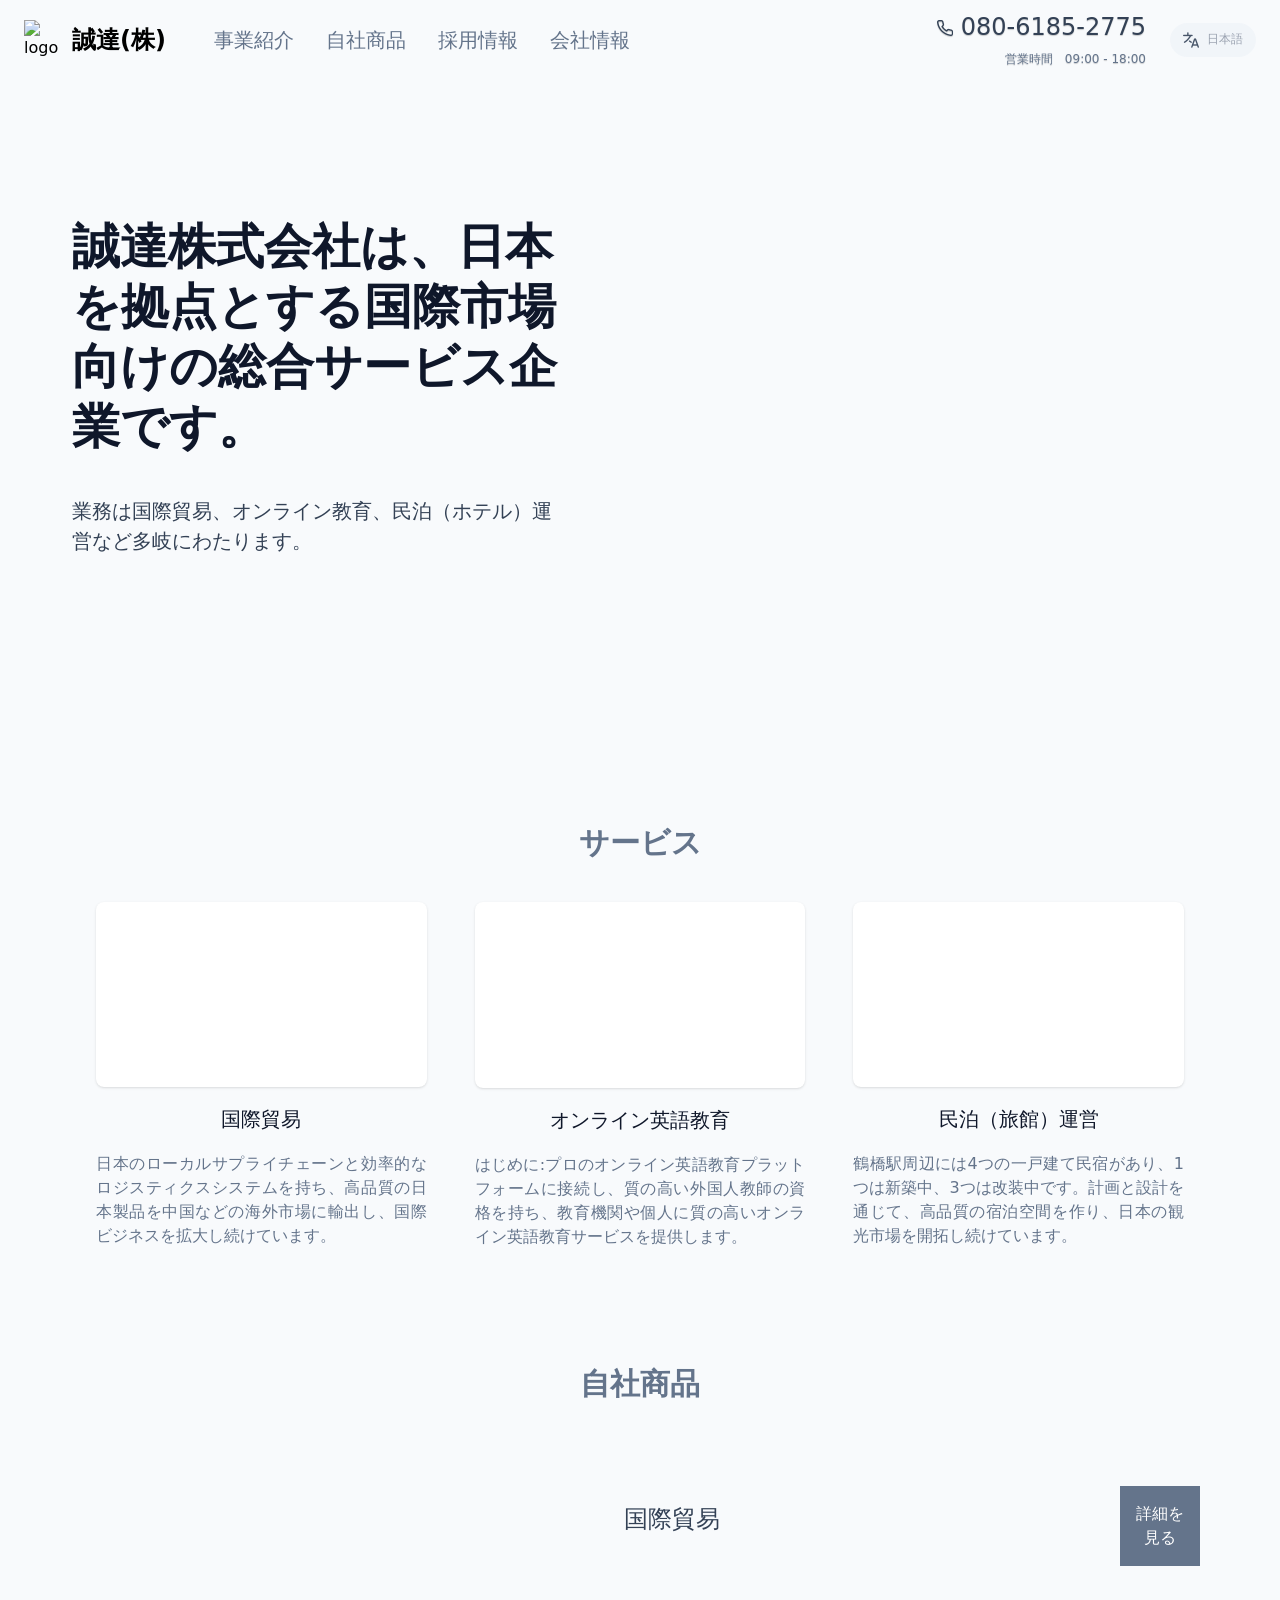
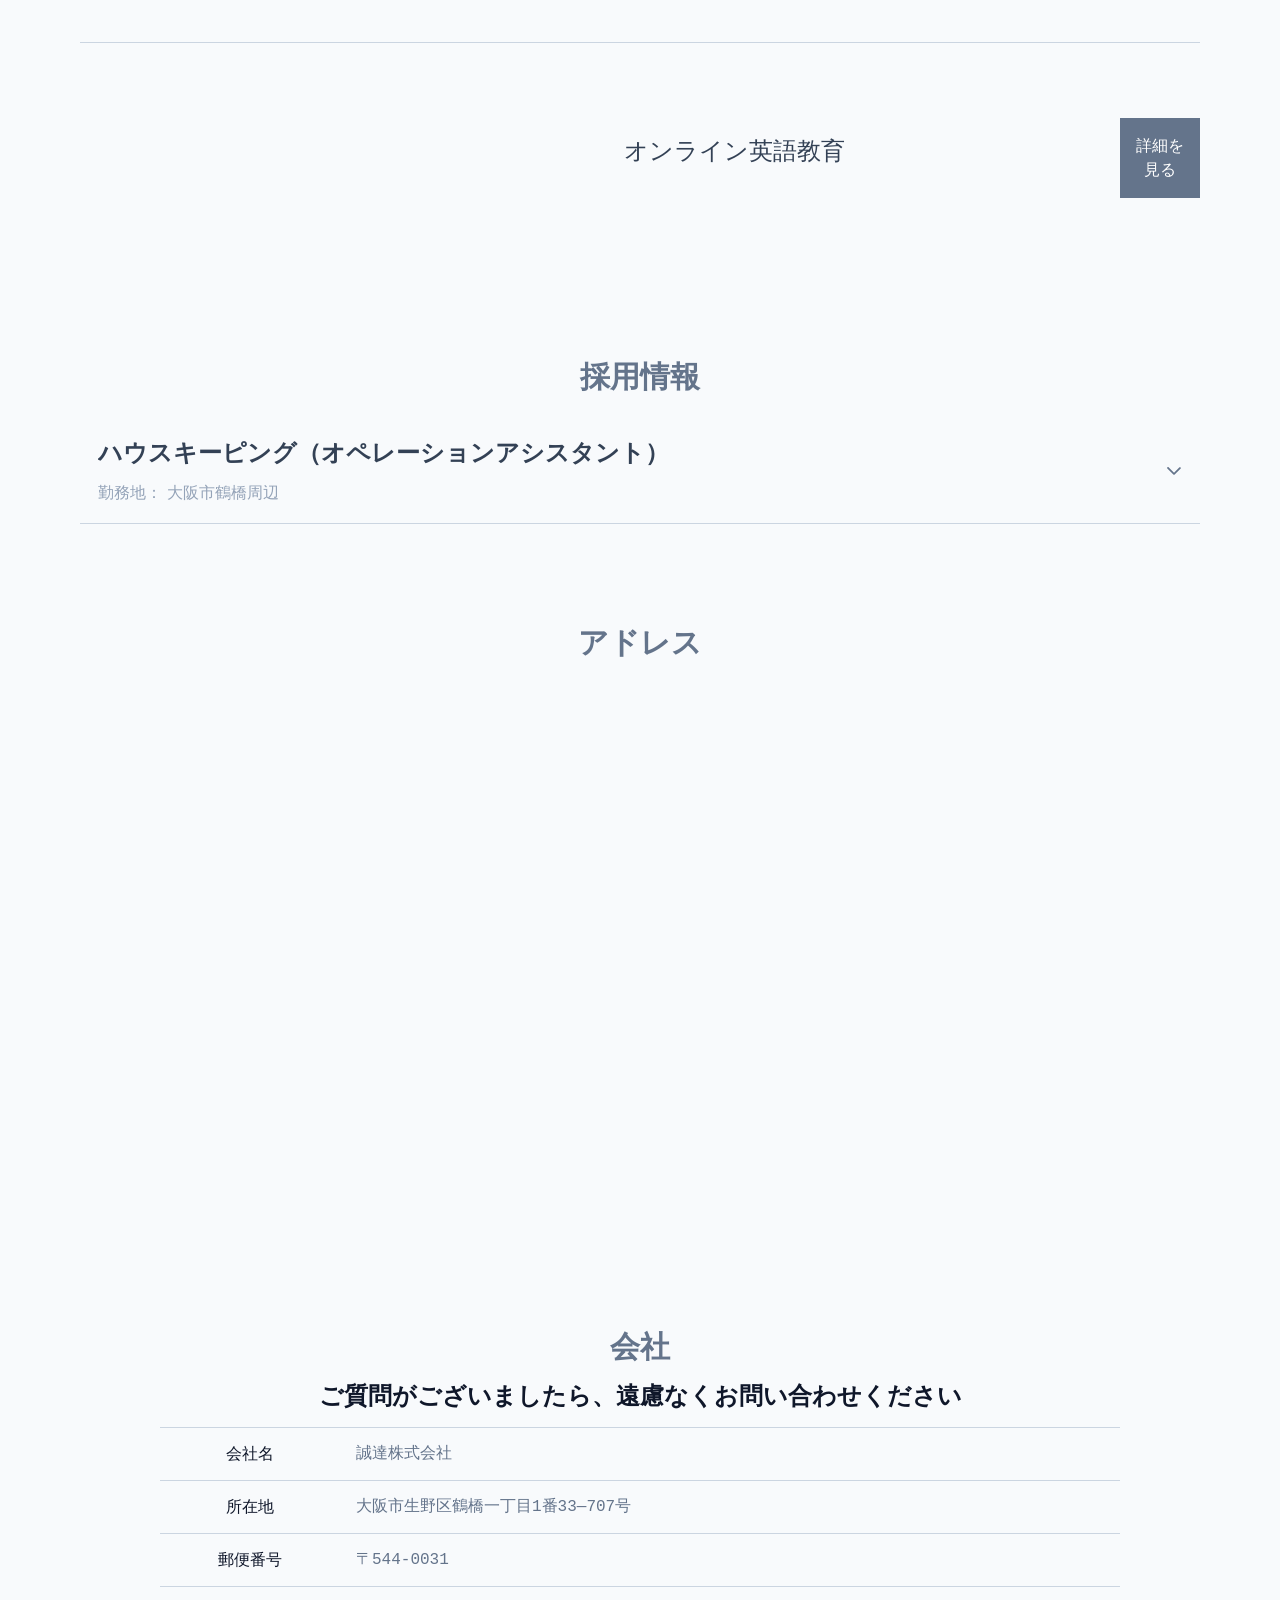
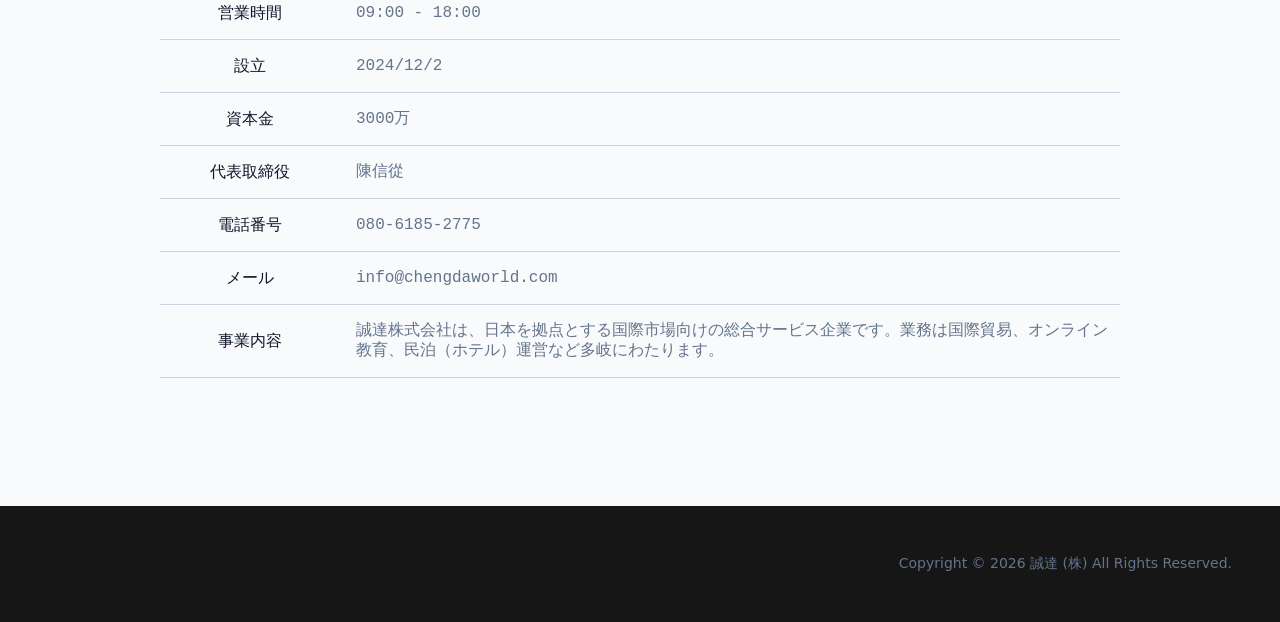
==== commit 98b7274b: "Update index.html" ====
--- a/index.html
+++ b/index.html
@@ -1,7 +1,9 @@
-<!DOCTYPE html><html><head><meta charset="utf-8"><meta name="viewport" content="width=device-width, initial-scale=1"><title>誠達(株)</title><style>.p-popover.language-popover:after,.p-popover.language-popover:before{display:none!important}.p-popover.language-popover{margin-bottom:0;margin-top:0}</style><link rel="stylesheet" href="./assets/style.css" crossorigin><link rel="preload" as="fetch" crossorigin="anonymous" href="./_payload.json?325a9142-e297-4faa-af20-6fda0d0d859f"><link rel="modulepreload" as="script" crossorigin href="./assets/entry.js"><link rel="modulepreload" as="script" crossorigin href="./assets/primevue.js"><link rel="modulepreload" as="script" crossorigin href="./assets/index.js"><link rel="preload" as="fetch" fetchpriority="low" crossorigin="anonymous" href="./assets/builds/meta/325a9142-e297-4faa-af20-6fda0d0d859f.json"><script type="module" src="./assets/entry.js" crossorigin></script><link rel="prefetch" as="image" type="image/svg+xml" href="./assets/primeicons.svg"><link rel="prefetch" as="image" type="image/jpeg" href="./assets/banner-placeholder.jpg"><link rel="prefetch" as="image" type="image/jpeg" href="./assets/signin-bg.jpg"></head><body><div id="__nuxt"><!--[--><!----><!--[--><!--[--><div></div><div class="fixed w-full z-[10] h-20"><div class="absolute w-full h-full"></div><div class="h-full flex justify-between items-center px-6 relative"><a class="flex items-center relative z-[1] mr-12" href="#"><img src="https://source.dorawow.com/cd-jp-assets/f36f1a6f9def1a3a83e12f6f1e0496cdcb0fd3f5" class="w-10 h-10 mr-2" width="33" height="32" alt="logo"><span class="font-semibold text-2xl leading-normal whitespace-nowrap">誠達(株)</span></a><BUTTON class="p-button p-component p-button-secondary p-button-rounded p-button-text lg:!hidden relative z-[1]" data-p="rounded text" type="button" data-pc-name="button" data-p-disabled="false" data-p-severity="secondary" pc1 data-pc-section="root"><!--[--><i class="pi pi-bars !text-2xl"></i><!--]--></BUTTON><div class="items-center grow justify-between hidden lg:flex absolute lg:static flex-1 left-0 top-0 pt-20 px-10 lg:px-0 lg:pt-0 bg-white/70 dark:bg-black/70 lg:bg-transparent dark:lg:bg-transparent backdrop-blur-md lg:backdrop-blur-none w-full lg:w-auto"><ul class="gap-8 list-none py-3 m-0 flex lg:p-0 lg:items-center select-none flex-col lg:flex-row cursor-pointer"><!--[--><li><a class="text-xl px-0 py-4 text-primary hover:opacity-60 whitespace-nowrap"><span>事業紹介</span></a></li><li><a class="text-xl px-0 py-4 text-primary hover:opacity-60 whitespace-nowrap"><span>自社商品</span></a></li><li><a class="text-xl px-0 py-4 text-primary hover:opacity-60 whitespace-nowrap"><span>採用情報</span></a></li><li><a class="text-xl px-0 py-4 text-primary hover:opacity-60 whitespace-nowrap"><span>会社情報</span></a></li><!--]--></ul><div class="flex items-center justify-between pt-3 pb-5 lg:p-0"><div class="mr-6 flex flex-col gap-2 text-right whitespace-nowrap text-shadow-xs"><div class="text-surface-700 dark:text-surface-200"><i class="text-xl mr-1 pi pi-phone"></i><span class="ml-1 text-2xl font-medium">080-6185-2775</span></div><div class="text-xs text-surface-500 dark:text-surface-300">営業時間   09:00 - 18:00</div></div><div class="card flex justify-end"><BUTTON class="p-button p-component p-button-secondary p-button-rounded" data-p="rounded" type="button" data-pc-name="button" data-p-disabled="false" data-p-severity="secondary" pc2 data-pc-section="root"><!--[--><i class="pi pi-language"></i><span class="text-gray-400 text-xs whitespace-nowrap">日本語</span><!--]--></BUTTON><!----></div></div></div></div></div><!--]--><div class="bg-[#f8fafc] dark:bg-[#161616] min-h-screen flex flex-col"><!--[--><!--[--><div class="h-20 xl:hidden"></div><div class="relative min-h-screen lg:min-h-0 flex lg:flex-row flex-col"><div class="flex lg:flex lg:flex-row flex-col justify-center md:justify-normal h-full flex-1"><div class="relative flex-1 flex items-center justify-center z-[2]"><div class="flex items-center justify-center h-full"><div class="w-full max-w-2xl lg:max-w-3xl px-10 py-34 lg:px-14 xl:px-18 text-center lg:text-left"><div class="h-20"></div><h1 class="text-4xl xl:text-5xl font-light text-surface-0 lg:text-surface-900 dark:lg:text-surface-200 mb-10 !leading-tight"><!--[--><div><!--[--><span class="font-bold">誠達株式会社は、日本を拠点とする国際市場向けの総合サービス企業です。 </span><!--]--></div><!--]--></h1><p class="text-surface-0/90 lg:text-surface-700 dark:lg:text-surface-400 text-xl leading-normal mb-8 max-w-xl lg:max-w-none">業務は国際貿易、オンライン教育、民泊（ホテル）運営など多岐にわたります。</p></div></div></div><div class="absolute lg:relative inset-0 lg:inset-auto flex-1"><div class="absolute lg:hidden inset-0 bg-surface-900/60 z-[1]"></div><div class="h-full w-full xl:[clip-path:polygon(12%_0,100%_0%,100%_100%,0_100%)]"><video class="w-full h-full object-cover" src="https://source.dorawow.com/cd-jp-assets/9cf4d333c486be2c429a27a01ca29f5a5d911703" poster="https://source.dorawow.com/cd-jp-assets/fcca56c9bd4c29cc34ad4024e7ed17b124cc5357" x5-video-player-type="h5" autoplay webkit-playsinline playsinline muted loop></video></div></div></div></div><!--]--><!--[--><!--[--><div class="relative"><div id="herov" class="absolute -top-5"></div></div><!----><!--]--><!--[--><div class="relative"><div id="service" class="absolute -top-5"></div></div><div class="px-6 md:px-12 lg:px-20 pt-20 md:pt-25 text-center"><div class="flex flex-col gap-6"><div class="flex flex-col items-center gap-4"><div class="font-bold text-3xl leading-tight"><span class="text-primary">サービス</span></div></div><div class="grid grid-cols-1 md:grid-cols-2 lg:grid-cols-3 gap-4"><!--[--><div class="w-full rounded-md p-4"><div class="mb-5 max-w-md mx-auto"><div class="pt-[56.25%] bg-cover bg-no-repeat bg-center rounded-lg bg-surface-0 shadow" style="background-image:url(https://source.dorawow.com/cd-jp-assets/5e7b6c56d5798a5b4d73774b0671e22810467d60);"></div></div><div class="max-w-md mx-auto flex flex-col gap-5"><div class="break-all text-surface-900 dark:text-surface-200 text-xl font-medium leading-tight">国際貿易</div><p class="break-all text-surface-500 dark:text-surface-200 leading-normal text-justify">日本のローカルサプライチェーンと効率的なロジスティクスシステムを持ち、高品質の日本製品を中国などの海外市場に輸出し、国際ビジネスを拡大し続けています。</p></div></div><div class="w-full rounded-md p-4"><div class="mb-5 max-w-md mx-auto"><div class="pt-[56.25%] bg-cover bg-no-repeat bg-center rounded-lg bg-surface-0 shadow" style="background-image:url(https://source.dorawow.com/cd-jp-assets/42010b1f97f2c3920e29db4671686b11efcd7ba3);"></div></div><div class="max-w-md mx-auto flex flex-col gap-5"><div class="break-all text-surface-900 dark:text-surface-200 text-xl font-medium leading-tight">オンライン英語教育</div><p class="break-all text-surface-500 dark:text-surface-200 leading-normal text-justify">はじめに:プロのオンライン英語教育プラットフォームに接続し、質の高い外国人教師の資格を持ち、教育機関や個人に質の高いオンライン英語教育サービスを提供します。</p></div></div><div class="w-full rounded-md p-4"><div class="mb-5 max-w-md mx-auto"><div class="pt-[56.25%] bg-cover bg-no-repeat bg-center rounded-lg bg-surface-0 shadow" style="background-image:url(https://source.dorawow.com/cd-jp-assets/9ff9b759a34f30e5b2c909ce75edcc8f44bbf887);"></div></div><div class="max-w-md mx-auto flex flex-col gap-5"><div class="break-all text-surface-900 dark:text-surface-200 text-xl font-medium leading-tight">民泊（旅館）運営</div><p class="break-all text-surface-500 dark:text-surface-200 leading-normal text-justify">鶴橋駅周辺には4つの一戸建て民宿があり、1つは新築中、3つは改装中です。計画と設計を通じて、高品質の宿泊空間を作り、日本の観光市場を開拓し続けています。</p></div></div><!--]--></div></div></div><!--]--><!--[--><div class="relative"><div id="product" class="absolute -top-5"></div></div><!--[--><div class="w-full max-w-7xl mx-auto px-6 md:px-12 lg:px-20 pt-20 md:pt-25 text-center"><div class="flex flex-col gap-6"><div class="flex flex-col items-center gap-4"><div class="font-bold text-3xl leading-tight"><span class="text-primary">自社商品</span></div></div><div class="flex flex-col"><!--[--><!--[--><div class="flex items-center w-full gap-4"><div class="w-[100px] min-w-[100px] xs:w-[200px] xs:min-w-[200px] lg:w-3xs lg:min-w-3xs h-20 xs:h-40 lg:h-50 relative"><div data-pc-name="deferredcontent" pc4 data-pc-section="root"><!----></div></div><div class="w-[100px] min-w-[100px] xs:w-[200px] xs:min-w-[200px] lg:w-3xs lg:min-w-3xs h-20 xs:h-40 lg:h-50 relative hidden md:block"><div data-pc-name="deferredcontent" pc5 data-pc-section="root"><!----></div></div><div class="flex-1 overflow-hidden"><div class="flex items-center mb-3"><div class="text-surface-700 dark:text-surface-100 text-left text-lg sm:text-2xl line-clamp-1">国際貿易</div><!----></div><!----><!--[--><!--]--></div><div class="hidden lg:block"><BUTTON class="p-button p-component w-20 h-20 !rounded-none" data-p type="button" data-pc-name="button" data-p-disabled="false" pc6 data-pc-section="root"><!--[-->詳細を見る<!--]--></BUTTON></div></div><div class="lg:hidden"><BUTTON class="p-button p-component w-full mt-3 !rounded-none" data-p type="button" data-pc-name="button" data-p-disabled="false" pc7 data-pc-section="root"><!--[-->詳細を見る<!--]--></BUTTON></div><div class="p-divider p-component p-divider-horizontal p-divider-solid p-divider-left [--p-divider-border-color:#cbd5e1] dark:[--p-divider-border-color:#52525b]" style="justify-content:center;" role="separator" aria-orientation="horizontal" data-p="horizontal solid" data-pc-name="divider" pc8 data-pc-section="root"><!----></div><!--]--><!--[--><div class="flex items-center w-full gap-4"><div class="w-[100px] min-w-[100px] xs:w-[200px] xs:min-w-[200px] lg:w-3xs lg:min-w-3xs h-20 xs:h-40 lg:h-50 relative"><div data-pc-name="deferredcontent" pc9 data-pc-section="root"><!----></div></div><div class="w-[100px] min-w-[100px] xs:w-[200px] xs:min-w-[200px] lg:w-3xs lg:min-w-3xs h-20 xs:h-40 lg:h-50 relative hidden md:block"><div data-pc-name="deferredcontent" pc10 data-pc-section="root"><!----></div></div><div class="flex-1 overflow-hidden"><div class="flex items-center mb-3"><div class="text-surface-700 dark:text-surface-100 text-left text-lg sm:text-2xl line-clamp-1">オンライン英語教育</div><!----></div><!----><!--[--><!--]--></div><div class="hidden lg:block"><BUTTON class="p-button p-component w-20 h-20 !rounded-none" data-p type="button" data-pc-name="button" data-p-disabled="false" pc11 data-pc-section="root"><!--[-->詳細を見る<!--]--></BUTTON></div></div><div class="lg:hidden"><BUTTON class="p-button p-component w-full mt-3 !rounded-none" data-p type="button" data-pc-name="button" data-p-disabled="false" pc12 data-pc-section="root"><!--[-->詳細を見る<!--]--></BUTTON></div><!----><!--]--><!--]--></div></div></div><!----><!--]--><!--]--><!--[--><div class="relative"><div id="job" class="absolute -top-5"></div></div><div class="w-full max-w-7xl mx-auto px-6 md:px-12 lg:px-20 pt-20 md:pt-25"><div class="text-center text-primary font-bold text-3xl leading-tight mb-6">採用情報</div><div class="flex flex-col-reverse lg:flex-row"><div class="p-accordion p-component w-full" data-pc-name="accordion" pc14 data-pc-section="root"><!--[--><!--[--><DIV class="p-accordionpanel border-surface-300! dark:border-surface-600!" data-pc-name="accordionpanel" data-p-disabled="false" pc15 data-pc-section="root"><!--[--><BUTTON data-p class="p-accordionheader bg-transparent!" type="button" id="pv_id_14_accordionheader_0" tabindex="0" aria-controls="pv_id_14_accordioncontent_0" data-pc-name="accordionheader" data-p-disabled="false" pc16 data-pc-section="root"><!--[--><div class="w-full"><div class="text-surface-700 dark:text-surface-100 text-left text-lg sm:text-2xl line-clamp-1">ハウスキーピング（オペレーションアシスタント）</div><div class="text-surface-400 dark:text-surface-500 text-left mt-3 font-normal text-sm sm:text-base line-clamp-1">勤務地： 大阪市鶴橋周辺</div></div><!--]--><!--[--><svg width="14" height="14" viewBox="0 0 14 14" fill="none" xmlns="http://www.w3.org/2000/svg" class="p-icon p-accordionheader-toggle-icon" aria-hidden="true" data-pc-section="toggleicon"><path d="M7.01744 10.398C6.91269 10.3985 6.8089 10.378 6.71215 10.3379C6.61541 10.2977 6.52766 10.2386 6.45405 10.1641L1.13907 4.84913C1.03306 4.69404 0.985221 4.5065 1.00399 4.31958C1.02276 4.13266 1.10693 3.95838 1.24166 3.82747C1.37639 3.69655 1.55301 3.61742 1.74039 3.60402C1.92777 3.59062 2.11386 3.64382 2.26584 3.75424L7.01744 8.47394L11.769 3.75424C11.9189 3.65709 12.097 3.61306 12.2748 3.62921C12.4527 3.64535 12.6199 3.72073 12.7498 3.84328C12.8797 3.96582 12.9647 4.12842 12.9912 4.30502C13.0177 4.48162 12.9841 4.662 12.8958 4.81724L7.58083 10.1322C7.50996 10.2125 7.42344 10.2775 7.32656 10.3232C7.22968 10.3689 7.12449 10.3944 7.01744 10.398Z" fill="currentColor"></path></svg><!--]--></BUTTON><DIV class="p-accordioncontent" id="pv_id_14_accordioncontent_0" role="region" aria-labelledby="pv_id_14_accordionheader_0" data-pc-name="accordioncontent" pc18 data-pc-section="root" style="display:none;"><div class="p-accordioncontent-wrapper" data-pc-section="contentwrapper"><div class="p-accordioncontent-content bg-transparent!" data-pc-section="content"><!--[--><div class="p-divider p-component p-divider-horizontal p-divider-dashed p-divider-left mt-0! [--p-divider-border-color:#cbd5e1] dark:[--p-divider-border-color:#52525b]" style="justify-content:center;" role="separator" aria-orientation="horizontal" data-p="horizontal dashed" data-pc-name="divider" pc19 data-pc-section="root"><div class="p-divider-content bg-[#f8fafc]! dark:bg-[#161616]!" data-p="horizontal dashed" data-pc-section="content"><!--[--><span class="text-base text-surface-600 dark:text-surface-300 font-bold">応募条件</span><!--]--></div></div><pre class="flex-2 lg:flex-2 text-base leading-tight text-left whitespace-pre-wrap break-all mb-6 text-surface-500 dark:text-surface-400">• 品行端正で、正直で信頼でき、良好な職業素養を持っている
+<!DOCTYPE html><html><head><meta charset="utf-8"><meta name="viewport" content="width=device-width, initial-scale=1"><title>誠達(株)</title><style>button:empty{
+    display:none!important;
+}.p-popover.language-popover:after,.p-popover.language-popover:before{display:none!important}.p-popover.language-popover{margin-bottom:0;margin-top:0}</style><link rel="stylesheet" href="./assets/style.css" crossorigin><link rel="preload" as="fetch" crossorigin="anonymous" href="./_payload.json?325a9142-e297-4faa-af20-6fda0d0d859f"><link rel="modulepreload" as="script" crossorigin href="./assets/entry.js"><link rel="modulepreload" as="script" crossorigin href="./assets/primevue.js"><link rel="modulepreload" as="script" crossorigin href="./assets/index.js"><link rel="preload" as="fetch" fetchpriority="low" crossorigin="anonymous" href="./assets/builds/meta/325a9142-e297-4faa-af20-6fda0d0d859f.json"><script type="module" src="./assets/entry.js" crossorigin></script><link rel="prefetch" as="image" type="image/svg+xml" href="./assets/primeicons.svg"><link rel="prefetch" as="image" type="image/jpeg" href="./assets/banner-placeholder.jpg"><link rel="prefetch" as="image" type="image/jpeg" href="./assets/signin-bg.jpg"></head><body><div id="__nuxt"><!--[--><!----><!--[--><!--[--><div></div><div class="fixed w-full z-[10] h-20"><div class="absolute w-full h-full"></div><div class="h-full flex justify-between items-center px-6 relative"><a class="flex items-center relative z-[1] mr-12" href="#"><img src="https://source.dorawow.com/cd-jp-assets/f36f1a6f9def1a3a83e12f6f1e0496cdcb0fd3f5" class="w-10 h-10 mr-2" width="33" height="32" alt="logo"><span class="font-semibold text-2xl leading-normal whitespace-nowrap">誠達(株)</span></a><BUTTON class="p-button p-component p-button-secondary p-button-rounded p-button-text lg:!hidden relative z-[1]" data-p="rounded text" type="button" data-pc-name="button" data-p-disabled="false" data-p-severity="secondary" pc1 data-pc-section="root"><!--[--><i class="pi pi-bars !text-2xl"></i><!--]--></BUTTON><div class="items-center grow justify-between hidden lg:flex absolute lg:static flex-1 left-0 top-0 pt-20 px-10 lg:px-0 lg:pt-0 bg-white/70 dark:bg-black/70 lg:bg-transparent dark:lg:bg-transparent backdrop-blur-md lg:backdrop-blur-none w-full lg:w-auto"><ul class="gap-8 list-none py-3 m-0 flex lg:p-0 lg:items-center select-none flex-col lg:flex-row cursor-pointer"><!--[--><li><a class="text-xl px-0 py-4 text-primary hover:opacity-60 whitespace-nowrap"><span>事業紹介</span></a></li><li><a class="text-xl px-0 py-4 text-primary hover:opacity-60 whitespace-nowrap"><span>自社商品</span></a></li><li><a class="text-xl px-0 py-4 text-primary hover:opacity-60 whitespace-nowrap"><span>採用情報</span></a></li><li><a class="text-xl px-0 py-4 text-primary hover:opacity-60 whitespace-nowrap"><span>会社情報</span></a></li><!--]--></ul><div class="flex items-center justify-between pt-3 pb-5 lg:p-0"><div class="mr-6 flex flex-col gap-2 text-right whitespace-nowrap text-shadow-xs"><div class="text-surface-700 dark:text-surface-200"><i class="text-xl mr-1 pi pi-phone"></i><span class="ml-1 text-2xl font-medium">080-6185-2775</span></div><div class="text-xs text-surface-500 dark:text-surface-300">営業時間   09:00 - 18:00</div></div><div class="card flex justify-end"><BUTTON class="p-button p-component p-button-secondary p-button-rounded" data-p="rounded" type="button" data-pc-name="button" data-p-disabled="false" data-p-severity="secondary" pc2 data-pc-section="root"><!--[--><i class="pi pi-language"></i><span class="text-gray-400 text-xs whitespace-nowrap">日本語</span><!--]--></BUTTON><!----></div></div></div></div></div><!--]--><div class="bg-[#f8fafc] dark:bg-[#161616] min-h-screen flex flex-col"><!--[--><!--[--><div class="h-20 xl:hidden"></div><div class="relative min-h-screen lg:min-h-0 flex lg:flex-row flex-col"><div class="flex lg:flex lg:flex-row flex-col justify-center md:justify-normal h-full flex-1"><div class="relative flex-1 flex items-center justify-center z-[2]"><div class="flex items-center justify-center h-full"><div class="w-full max-w-2xl lg:max-w-3xl px-10 py-34 lg:px-14 xl:px-18 text-center lg:text-left"><div class="h-20"></div><h1 class="text-4xl xl:text-5xl font-light text-surface-0 lg:text-surface-900 dark:lg:text-surface-200 mb-10 !leading-tight"><!--[--><div><!--[--><span class="font-bold">誠達株式会社は、日本を拠点とする国際市場向けの総合サービス企業です。 </span><!--]--></div><!--]--></h1><p class="text-surface-0/90 lg:text-surface-700 dark:lg:text-surface-400 text-xl leading-normal mb-8 max-w-xl lg:max-w-none">業務は国際貿易、オンライン教育、民泊（ホテル）運営など多岐にわたります。</p></div></div></div><div class="absolute lg:relative inset-0 lg:inset-auto flex-1"><div class="absolute lg:hidden inset-0 bg-surface-900/60 z-[1]"></div><div class="h-full w-full xl:[clip-path:polygon(12%_0,100%_0%,100%_100%,0_100%)]"><video class="w-full h-full object-cover" src="https://source.dorawow.com/cd-jp-assets/9cf4d333c486be2c429a27a01ca29f5a5d911703" poster="https://source.dorawow.com/cd-jp-assets/fcca56c9bd4c29cc34ad4024e7ed17b124cc5357" x5-video-player-type="h5" autoplay webkit-playsinline playsinline muted loop></video></div></div></div></div><!--]--><!--[--><!--[--><div class="relative"><div id="herov" class="absolute -top-5"></div></div><!----><!--]--><!--[--><div class="relative"><div id="service" class="absolute -top-5"></div></div><div class="px-6 md:px-12 lg:px-20 pt-20 md:pt-25 text-center"><div class="flex flex-col gap-6"><div class="flex flex-col items-center gap-4"><div class="font-bold text-3xl leading-tight"><span class="text-primary">サービス</span></div></div><div class="grid grid-cols-1 md:grid-cols-2 lg:grid-cols-3 gap-4"><!--[--><div class="w-full rounded-md p-4"><div class="mb-5 max-w-md mx-auto"><div class="pt-[56.25%] bg-cover bg-no-repeat bg-center rounded-lg bg-surface-0 shadow" style="background-image:url(https://source.dorawow.com/cd-jp-assets/5e7b6c56d5798a5b4d73774b0671e22810467d60);"></div></div><div class="max-w-md mx-auto flex flex-col gap-5"><div class="break-all text-surface-900 dark:text-surface-200 text-xl font-medium leading-tight">国際貿易</div><p class="break-all text-surface-500 dark:text-surface-200 leading-normal text-justify">日本のローカルサプライチェーンと効率的なロジスティクスシステムを持ち、高品質の日本製品を中国などの海外市場に輸出し、国際ビジネスを拡大し続けています。</p></div></div><div class="w-full rounded-md p-4"><div class="mb-5 max-w-md mx-auto"><div class="pt-[56.25%] bg-cover bg-no-repeat bg-center rounded-lg bg-surface-0 shadow" style="background-image:url(https://source.dorawow.com/cd-jp-assets/42010b1f97f2c3920e29db4671686b11efcd7ba3);"></div></div><div class="max-w-md mx-auto flex flex-col gap-5"><div class="break-all text-surface-900 dark:text-surface-200 text-xl font-medium leading-tight">オンライン英語教育</div><p class="break-all text-surface-500 dark:text-surface-200 leading-normal text-justify">はじめに:プロのオンライン英語教育プラットフォームに接続し、質の高い外国人教師の資格を持ち、教育機関や個人に質の高いオンライン英語教育サービスを提供します。</p></div></div><div class="w-full rounded-md p-4"><div class="mb-5 max-w-md mx-auto"><div class="pt-[56.25%] bg-cover bg-no-repeat bg-center rounded-lg bg-surface-0 shadow" style="background-image:url(https://source.dorawow.com/cd-jp-assets/9ff9b759a34f30e5b2c909ce75edcc8f44bbf887);"></div></div><div class="max-w-md mx-auto flex flex-col gap-5"><div class="break-all text-surface-900 dark:text-surface-200 text-xl font-medium leading-tight">民泊（旅館）運営</div><p class="break-all text-surface-500 dark:text-surface-200 leading-normal text-justify">鶴橋駅周辺には4つの一戸建て民宿があり、1つは新築中、3つは改装中です。計画と設計を通じて、高品質の宿泊空間を作り、日本の観光市場を開拓し続けています。</p></div></div><!--]--></div></div></div><!--]--><!--[--><div class="relative"><div id="product" class="absolute -top-5"></div></div><!--[--><div class="w-full max-w-7xl mx-auto px-6 md:px-12 lg:px-20 pt-20 md:pt-25 text-center"><div class="flex flex-col gap-6"><div class="flex flex-col items-center gap-4"><div class="font-bold text-3xl leading-tight"><span class="text-primary">自社商品</span></div></div><div class="flex flex-col"><!--[--><!--[--><div class="flex items-center w-full gap-4"><div class="w-[100px] min-w-[100px] xs:w-[200px] xs:min-w-[200px] lg:w-3xs lg:min-w-3xs h-20 xs:h-40 lg:h-50 relative"><div data-pc-name="deferredcontent" pc4 data-pc-section="root"><!----></div></div><div class="w-[100px] min-w-[100px] xs:w-[200px] xs:min-w-[200px] lg:w-3xs lg:min-w-3xs h-20 xs:h-40 lg:h-50 relative hidden md:block"><div data-pc-name="deferredcontent" pc5 data-pc-section="root"><!----></div></div><div class="flex-1 overflow-hidden"><div class="flex items-center mb-3"><div class="text-surface-700 dark:text-surface-100 text-left text-lg sm:text-2xl line-clamp-1">国際貿易</div><!----></div><!----><!--[--><!--]--></div><div class="hidden lg:block"><BUTTON class="p-button p-component w-20 h-20 !rounded-none" data-p type="button" data-pc-name="button" data-p-disabled="false" pc6 data-pc-section="root"><!--[-->詳細を見る<!--]--></BUTTON></div></div><div class="lg:hidden"><BUTTON class="p-button p-component w-full mt-3 !rounded-none" data-p type="button" data-pc-name="button" data-p-disabled="false" pc7 data-pc-section="root"><!--[-->詳細を見る<!--]--></BUTTON></div><div class="p-divider p-component p-divider-horizontal p-divider-solid p-divider-left [--p-divider-border-color:#cbd5e1] dark:[--p-divider-border-color:#52525b]" style="justify-content:center;" role="separator" aria-orientation="horizontal" data-p="horizontal solid" data-pc-name="divider" pc8 data-pc-section="root"><!----></div><!--]--><!--[--><div class="flex items-center w-full gap-4"><div class="w-[100px] min-w-[100px] xs:w-[200px] xs:min-w-[200px] lg:w-3xs lg:min-w-3xs h-20 xs:h-40 lg:h-50 relative"><div data-pc-name="deferredcontent" pc9 data-pc-section="root"><!----></div></div><div class="w-[100px] min-w-[100px] xs:w-[200px] xs:min-w-[200px] lg:w-3xs lg:min-w-3xs h-20 xs:h-40 lg:h-50 relative hidden md:block"><div data-pc-name="deferredcontent" pc10 data-pc-section="root"><!----></div></div><div class="flex-1 overflow-hidden"><div class="flex items-center mb-3"><div class="text-surface-700 dark:text-surface-100 text-left text-lg sm:text-2xl line-clamp-1">オンライン英語教育</div><!----></div><!----><!--[--><!--]--></div><div class="hidden lg:block"><BUTTON class="p-button p-component w-20 h-20 !rounded-none" data-p type="button" data-pc-name="button" data-p-disabled="false" pc11 data-pc-section="root"><!--[-->詳細を見る<!--]--></BUTTON></div></div><div class="lg:hidden"><BUTTON class="p-button p-component w-full mt-3 !rounded-none" data-p type="button" data-pc-name="button" data-p-disabled="false" pc12 data-pc-section="root"><!--[-->詳細を見る<!--]--></BUTTON></div><!----><!--]--><!--]--></div></div></div><!----><!--]--><!--]--><!--[--><div class="relative"><div id="job" class="absolute -top-5"></div></div><div class="w-full max-w-7xl mx-auto px-6 md:px-12 lg:px-20 pt-20 md:pt-25"><div class="text-center text-primary font-bold text-3xl leading-tight mb-6">採用情報</div><div class="flex flex-col-reverse lg:flex-row"><div class="p-accordion p-component w-full" data-pc-name="accordion" pc14 data-pc-section="root"><!--[--><!--[--><DIV class="p-accordionpanel border-surface-300! dark:border-surface-600!" data-pc-name="accordionpanel" data-p-disabled="false" pc15 data-pc-section="root"><!--[--><BUTTON data-p class="p-accordionheader bg-transparent!" type="button" id="pv_id_14_accordionheader_0" tabindex="0" aria-controls="pv_id_14_accordioncontent_0" data-pc-name="accordionheader" data-p-disabled="false" pc16 data-pc-section="root"><!--[--><div class="w-full"><div class="text-surface-700 dark:text-surface-100 text-left text-lg sm:text-2xl line-clamp-1">ハウスキーピング（オペレーションアシスタント）</div><div class="text-surface-400 dark:text-surface-500 text-left mt-3 font-normal text-sm sm:text-base line-clamp-1">勤務地： 大阪市鶴橋周辺</div></div><!--]--><!--[--><svg width="14" height="14" viewBox="0 0 14 14" fill="none" xmlns="http://www.w3.org/2000/svg" class="p-icon p-accordionheader-toggle-icon" aria-hidden="true" data-pc-section="toggleicon"><path d="M7.01744 10.398C6.91269 10.3985 6.8089 10.378 6.71215 10.3379C6.61541 10.2977 6.52766 10.2386 6.45405 10.1641L1.13907 4.84913C1.03306 4.69404 0.985221 4.5065 1.00399 4.31958C1.02276 4.13266 1.10693 3.95838 1.24166 3.82747C1.37639 3.69655 1.55301 3.61742 1.74039 3.60402C1.92777 3.59062 2.11386 3.64382 2.26584 3.75424L7.01744 8.47394L11.769 3.75424C11.9189 3.65709 12.097 3.61306 12.2748 3.62921C12.4527 3.64535 12.6199 3.72073 12.7498 3.84328C12.8797 3.96582 12.9647 4.12842 12.9912 4.30502C13.0177 4.48162 12.9841 4.662 12.8958 4.81724L7.58083 10.1322C7.50996 10.2125 7.42344 10.2775 7.32656 10.3232C7.22968 10.3689 7.12449 10.3944 7.01744 10.398Z" fill="currentColor"></path></svg><!--]--></BUTTON><DIV class="p-accordioncontent" id="pv_id_14_accordioncontent_0" role="region" aria-labelledby="pv_id_14_accordionheader_0" data-pc-name="accordioncontent" pc18 data-pc-section="root" style="display:none;"><div class="p-accordioncontent-wrapper" data-pc-section="contentwrapper"><div class="p-accordioncontent-content bg-transparent!" data-pc-section="content"><!--[--><div class="p-divider p-component p-divider-horizontal p-divider-dashed p-divider-left mt-0! [--p-divider-border-color:#cbd5e1] dark:[--p-divider-border-color:#52525b]" style="justify-content:center;" role="separator" aria-orientation="horizontal" data-p="horizontal dashed" data-pc-name="divider" pc19 data-pc-section="root"><div class="p-divider-content bg-[#f8fafc]! dark:bg-[#161616]!" data-p="horizontal dashed" data-pc-section="content"><!--[--><span class="text-base text-surface-600 dark:text-surface-300 font-bold">応募条件</span><!--]--></div></div><pre class="flex-2 lg:flex-2 text-base leading-tight text-left whitespace-pre-wrap break-all mb-6 text-surface-500 dark:text-surface-400">• 品行端正で、正直で信頼でき、良好な職業素養を持っている
 • 日本の永住権または日本国籍をお持ちの方が優先
 • 日本語と中国語によるコミュニケーション
 一定の管理とマーケティングに関する経験がある
 • 日本の免許をお持ちの方が優先</pre><div class="p-divider p-component p-divider-horizontal p-divider-dashed p-divider-left [--p-divider-border-color:#cbd5e1] dark:[--p-divider-border-color:#52525b]" style="justify-content:center;" role="separator" aria-orientation="horizontal" data-p="horizontal dashed" data-pc-name="divider" pc20 data-pc-section="root"><div class="p-divider-content bg-[#f8fafc]! dark:bg-[#161616]!" data-p="horizontal dashed" data-pc-section="content"><!--[--><span class="text-base text-surface-600 dark:text-surface-300 font-bold">主な業務内容</span><!--]--></div></div><pre class="flex-2 lg:flex-2 text-base leading-tight text-left whitespace-pre-wrap break-all mb-6 text-surface-500 dark:text-surface-400">• 会社の代表者と取締役が日常の運営管理業務を処理するのを支援する
 • 各業務の着地と実行を推進するのに協力する
-• 日本市場の開拓と事業展開に参画</pre><!--]--></div></div></DIV><!--]--></DIV><!--]--><!--]--></div></div></div><!--]--><!--[--><div class="relative"><div id="company" class="absolute -top-5"></div></div><!--[--><div class="px-6 pt-20 md:pt-25 md:px-12 lg:px-20"><div class="text-center flex flex-col items-center gap-4"><div class="text-primary font-bold text-3xl leading-tight mb-5">アドレス</div><div class="w-full grid grid-cols-1 sm:grid-cols-11 gap-4 max-w-[1280px] mx-auto"><div class="sm:col-start-2 sm:col-span-9 w-full relative pb-[58%]"><div class="absolute w-full h-full"><div class="w-full h-full" data-pc-name="deferredcontent" pc21 data-pc-section="root"><!----></div></div></div></div></div></div><!--[--><div class="px-6 pt-20 md:pt-25 md:px-12 lg:px-20"><div class="text-center flex flex-col items-center gap-4"><div class="text-primary font-bold text-3xl leading-tight">会社</div><div class="text-surface-900 dark:text-surface-200 font-bold text-2xl leading-tight">ご質問がございましたら、遠慮なくお問い合わせください</div><div class="w-full max-w-7xl md:px-20 pb-6 md:pb-12"><div class="flex flex-col gap-4"><div class="border-t border-[#cbd5e1] dark:border-[#52525b]"></div><div class="flex flex-col gap-4"><!--[--><!--[--><div class="flex flex-col md:flex-row gap-4"><div class="flex items-center gap-4 flex-1"><div class="w-[180px] text-surface-900 dark:text-surface-200 font-medium text-base leading-tight">会社名</div><pre class="flex-1 text-surface-500 dark:text-surface-200 text-base leading-tight text-left whitespace-pre-wrap">誠達株式会社</pre></div></div><div class="border-t border-[#cbd5e1] dark:border-[#52525b]"></div><!--]--><!--[--><div class="flex flex-col md:flex-row gap-4"><div class="flex items-center gap-4 flex-1"><div class="w-[180px] text-surface-900 dark:text-surface-200 font-medium text-base leading-tight">所在地</div><pre class="flex-1 text-surface-500 dark:text-surface-200 text-base leading-tight text-left whitespace-pre-wrap">大阪市生野区鶴橋一丁目1番33—707号</pre></div></div><div class="border-t border-[#cbd5e1] dark:border-[#52525b]"></div><!--]--><!--[--><div class="flex flex-col md:flex-row gap-4"><div class="flex items-center gap-4 flex-1"><div class="w-[180px] text-surface-900 dark:text-surface-200 font-medium text-base leading-tight">郵便番号</div><pre class="flex-1 text-surface-500 dark:text-surface-200 text-base leading-tight text-left whitespace-pre-wrap">〒544-0031</pre></div></div><div class="border-t border-[#cbd5e1] dark:border-[#52525b]"></div><!--]--><!--[--><div class="flex flex-col md:flex-row gap-4"><div class="flex items-center gap-4 flex-1"><div class="w-[180px] text-surface-900 dark:text-surface-200 font-medium text-base leading-tight">営業時間</div><pre class="flex-1 text-surface-500 dark:text-surface-200 text-base leading-tight text-left whitespace-pre-wrap">09:00 - 18:00</pre></div></div><div class="border-t border-[#cbd5e1] dark:border-[#52525b]"></div><!--]--><!--[--><div class="flex flex-col md:flex-row gap-4"><div class="flex items-center gap-4 flex-1"><div class="w-[180px] text-surface-900 dark:text-surface-200 font-medium text-base leading-tight">設立</div><pre class="flex-1 text-surface-500 dark:text-surface-200 text-base leading-tight text-left whitespace-pre-wrap">2024/12/2</pre></div></div><div class="border-t border-[#cbd5e1] dark:border-[#52525b]"></div><!--]--><!--[--><div class="flex flex-col md:flex-row gap-4"><div class="flex items-center gap-4 flex-1"><div class="w-[180px] text-surface-900 dark:text-surface-200 font-medium text-base leading-tight">資本金</div><pre class="flex-1 text-surface-500 dark:text-surface-200 text-base leading-tight text-left whitespace-pre-wrap">3000万</pre></div></div><div class="border-t border-[#cbd5e1] dark:border-[#52525b]"></div><!--]--><!--[--><div class="flex flex-col md:flex-row gap-4"><div class="flex items-center gap-4 flex-1"><div class="w-[180px] text-surface-900 dark:text-surface-200 font-medium text-base leading-tight">代表取締役</div><pre class="flex-1 text-surface-500 dark:text-surface-200 text-base leading-tight text-left whitespace-pre-wrap">陳信從</pre></div></div><div class="border-t border-[#cbd5e1] dark:border-[#52525b]"></div><!--]--><!--[--><div class="flex flex-col md:flex-row gap-4"><div class="flex items-center gap-4 flex-1"><div class="w-[180px] text-surface-900 dark:text-surface-200 font-medium text-base leading-tight">電話番号</div><pre class="flex-1 text-surface-500 dark:text-surface-200 text-base leading-tight text-left whitespace-pre-wrap">080-6185-2775</pre></div></div><div class="border-t border-[#cbd5e1] dark:border-[#52525b]"></div><!--]--><!--[--><div class="flex flex-col md:flex-row gap-4"><div class="flex items-center gap-4 flex-1"><div class="w-[180px] text-surface-900 dark:text-surface-200 font-medium text-base leading-tight">メール</div><pre class="flex-1 text-surface-500 dark:text-surface-200 text-base leading-tight text-left whitespace-pre-wrap">info@chengdaworld.com</pre></div></div><div class="border-t border-[#cbd5e1] dark:border-[#52525b]"></div><!--]--><!--[--><div class="flex flex-col md:flex-row gap-4"><div class="flex items-center gap-4 flex-1"><div class="w-[180px] text-surface-900 dark:text-surface-200 font-medium text-base leading-tight">事業内容</div><pre class="flex-1 text-surface-500 dark:text-surface-200 text-base leading-tight text-left whitespace-pre-wrap">誠達株式会社は、日本を拠点とする国際市場向けの総合サービス企業です。業務は国際貿易、オンライン教育、民泊（ホテル）運営など多岐にわたります。</pre></div></div><div class="border-t border-[#cbd5e1] dark:border-[#52525b]"></div><!--]--><!--]--></div></div></div><!----></div></div><!----><!--]--><!--]--><!--]--><!--]--><div class="h-20"></div><!--]--><div class="bg-[#161616] dark:bg-surface-0 px-12 py-9 mx-auto w-full"><div class="flex max-w-7xl mx-auto justify-between items-center sm:flex-row flex-col gap-2"><div class="flex flex-1 my-3 hidden sm:block"></div><div class="text-sm text-surface-500 my-3">Copyright © 2026 誠達 (株) All Rights Reserved.</div></div></div></div><!--]--><!--]--></div><div id="teleports"></div><script>window.__NUXT__={};window.__NUXT__.config={public:{i18n:{baseUrl:"",defaultLocale:"",rootRedirect:"",redirectStatusCode:302,skipSettingLocaleOnNavigate:false,locales:[],detectBrowserLanguage:{alwaysRedirect:false,cookieCrossOrigin:false,cookieDomain:"",cookieKey:"i18n_redirected",cookieSecure:false,fallbackLocale:"",redirectOn:"root",useCookie:true},experimental:{localeDetector:"",typedPages:true,typedOptionsAndMessages:false,alternateLinkCanonicalQueries:true,devCache:false,cacheLifetime:"",stripMessagesPayload:false,preload:false,strictSeo:false,nitroContextDetection:true,httpCacheDuration:10},domainLocales:{}}},app:{baseURL:"/",buildId:"325a9142-e297-4faa-af20-6fda0d0d859f",buildAssetsDir:"assets",cdnURL:""}}</script><script type="application/json" data-nuxt-data="nuxt-app" data-ssr="true" id="__NUXT_DATA__" data-src="/_payload.json?325a9142-e297-4faa-af20-6fda0d0d859f">[{"state":1,"once":5,"_errors":6,"serverRendered":8,"path":9,"i18nData":10,"prerenderedAt":116},["Reactive",2],{"$si18n:cached-locale-configs":3,"$si18n:resolved-locale":4},{},"",["Set"],["ShallowReactive",7],{},true,"/",[11,64],{"lang":12,"message":13},"ja",{"captcha":14,"header":19,"Service":25,"Portfolio":28,"Address":29,"Contact":31,"Product":57,"Job":59},{"initState":15,"verifyingLabel":16,"errorLabel":17,"solvedLabel":18},"続行するには確認してください","確認中...","エラーが発生しました。もう一度お試しください。","確認済み",{"service":20,"portfolio":21,"job":22,"company":23,"product":24},"事業紹介","ポートフォリオ","採用情報","会社情報","自社商品",{"title":26,"subtitle":27},"サービス","以下のものが当社の主な事業です。",{"title":21},{"title":30},"アドレス",{"title":32,"subtitle":33,"desc":23,"button":34,"companyName":35,"companyAddress":36,"postalCode":37,"businessHours":38,"dateOfEstablishment":39,"capital":40,"legalRepresentative":41,"phoneNumber":42,"faxNumber":43,"email":44,"business":45,"yourCompany":46,"yourName":47,"yourEmail":48,"yourPhoneNumber":49,"consultationContent":50,"send":51,"sendSuccess":52,"sendFailed":53,"invalidEmail":54,"webContact":55,"webTime":56},"会社","ご質問がございましたら、遠慮なくお問い合わせください","お問い合わせ","会社名","所在地","郵便番号","営業時間","設立","資本金","代表取締役","電話番号","ファックス番号","メール","事業内容","あなたの会社","あなたの名前","あなたのメール","あなたの電話番号","コンサルテーション内容","送信","あなたの相談を受け取りました。","お問い合わせ送信が失敗しました。","メールは無効です","WEBからのお問い合わせ","24時間受付",{"title":24,"button":58},"詳細を見る",{"title":22,"jobName":60,"jobLocation":61,"jobRequirement":62,"jobDescription":63},"募集職種","勤務地","応募条件","主な業務内容",{"lang":65,"message":66},"zh-tw",{"captcha":67,"header":72,"Service":78,"Portfolio":81,"Address":82,"Contact":84,"Product":109,"Job":111},{"initState":68,"verifyingLabel":69,"errorLabel":70,"solvedLabel":71},"驗證以繼續","正在驗證...","驗證錯誤，請重試。","驗證成功",{"service":73,"portfolio":74,"job":75,"company":76,"product":77},"公司業務","公司作品","招聘資訊","公司資訊","公司產品",{"title":79,"subtitle":80},"服務","以下是我們主要業務",{"title":74},{"title":83},"公司位置",{"title":76,"subtitle":85,"desc":86,"button":87,"companyName":88,"companyAddress":89,"postalCode":90,"businessHours":91,"dateOfEstablishment":92,"capital":40,"legalRepresentative":93,"phoneNumber":94,"faxNumber":95,"email":96,"business":97,"yourCompany":98,"yourName":99,"yourEmail":100,"yourPhoneNumber":101,"consultationContent":102,"send":103,"sendSuccess":104,"sendFailed":105,"invalidEmail":106,"webContact":107,"webTime":108},"如果有任何問題，請隨時諮詢","詳細介紹","聯繫我們","公司名稱","公司地址","郵政編碼","營業時間","成立時間","公司法人","電話號碼","傳真號碼","電子郵件","業務內容","貴公司","您的名字","您的Email","您的電話","諮詢內容","發送","我們收到了您的諮詢。","您的諮詢發送失敗。","您的電子郵件無效","WEB聯繫我們","24小時接待",{"title":77,"button":110},"詳細",{"title":75,"jobName":112,"jobLocation":113,"jobRequirement":114,"jobDescription":115},"招聘崗位","工作地點","條件要求","工作內容簡述",1779125491816]</script></body></html>
+• 日本市場の開拓と事業展開に参画</pre><!--]--></div></div></DIV><!--]--></DIV><!--]--><!--]--></div></div></div><!--]--><!--[--><div class="relative"><div id="company" class="absolute -top-5"></div></div><!--[--><div class="px-6 pt-20 md:pt-25 md:px-12 lg:px-20"><div class="text-center flex flex-col items-center gap-4"><div class="text-primary font-bold text-3xl leading-tight mb-5">アドレス</div><div class="w-full grid grid-cols-1 sm:grid-cols-11 gap-4 max-w-[1280px] mx-auto"><div class="sm:col-start-2 sm:col-span-9 w-full relative pb-[58%]"><div class="absolute w-full h-full"><div class="w-full h-full" data-pc-name="deferredcontent" pc21 data-pc-section="root"><!----></div></div></div></div></div></div><!--[--><div class="px-6 pt-20 md:pt-25 md:px-12 lg:px-20"><div class="text-center flex flex-col items-center gap-4"><div class="text-primary font-bold text-3xl leading-tight">会社</div><div class="text-surface-900 dark:text-surface-200 font-bold text-2xl leading-tight">ご質問がございましたら、遠慮なくお問い合わせください</div><div class="w-full max-w-7xl md:px-20 pb-6 md:pb-12"><div class="flex flex-col gap-4"><div class="border-t border-[#cbd5e1] dark:border-[#52525b]"></div><div class="flex flex-col gap-4"><!--[--><!--[--><div class="flex flex-col md:flex-row gap-4"><div class="flex items-center gap-4 flex-1"><div class="w-[180px] text-surface-900 dark:text-surface-200 font-medium text-base leading-tight">会社名</div><pre class="flex-1 text-surface-500 dark:text-surface-200 text-base leading-tight text-left whitespace-pre-wrap">誠達株式会社</pre></div></div><div class="border-t border-[#cbd5e1] dark:border-[#52525b]"></div><!--]--><!--[--><div class="flex flex-col md:flex-row gap-4"><div class="flex items-center gap-4 flex-1"><div class="w-[180px] text-surface-900 dark:text-surface-200 font-medium text-base leading-tight">所在地</div><pre class="flex-1 text-surface-500 dark:text-surface-200 text-base leading-tight text-left whitespace-pre-wrap">大阪市生野区鶴橋一丁目1番33—707号</pre></div></div><div class="border-t border-[#cbd5e1] dark:border-[#52525b]"></div><!--]--><!--[--><div class="flex flex-col md:flex-row gap-4"><div class="flex items-center gap-4 flex-1"><div class="w-[180px] text-surface-900 dark:text-surface-200 font-medium text-base leading-tight">郵便番号</div><pre class="flex-1 text-surface-500 dark:text-surface-200 text-base leading-tight text-left whitespace-pre-wrap">〒544-0031</pre></div></div><div class="border-t border-[#cbd5e1] dark:border-[#52525b]"></div><!--]--><!--[--><div class="flex flex-col md:flex-row gap-4"><div class="flex items-center gap-4 flex-1"><div class="w-[180px] text-surface-900 dark:text-surface-200 font-medium text-base leading-tight">営業時間</div><pre class="flex-1 text-surface-500 dark:text-surface-200 text-base leading-tight text-left whitespace-pre-wrap">09:00 - 18:00</pre></div></div><div class="border-t border-[#cbd5e1] dark:border-[#52525b]"></div><!--]--><!--[--><div class="flex flex-col md:flex-row gap-4"><div class="flex items-center gap-4 flex-1"><div class="w-[180px] text-surface-900 dark:text-surface-200 font-medium text-base leading-tight">設立</div><pre class="flex-1 text-surface-500 dark:text-surface-200 text-base leading-tight text-left whitespace-pre-wrap">2024/12/2</pre></div></div><div class="border-t border-[#cbd5e1] dark:border-[#52525b]"></div><!--]--><!--[--><div class="flex flex-col md:flex-row gap-4"><div class="flex items-center gap-4 flex-1"><div class="w-[180px] text-surface-900 dark:text-surface-200 font-medium text-base leading-tight">資本金</div><pre class="flex-1 text-surface-500 dark:text-surface-200 text-base leading-tight text-left whitespace-pre-wrap">3000万</pre></div></div><div class="border-t border-[#cbd5e1] dark:border-[#52525b]"></div><!--]--><!--[--><div class="flex flex-col md:flex-row gap-4"><div class="flex items-center gap-4 flex-1"><div class="w-[180px] text-surface-900 dark:text-surface-200 font-medium text-base leading-tight">代表取締役</div><pre class="flex-1 text-surface-500 dark:text-surface-200 text-base leading-tight text-left whitespace-pre-wrap">陳信從</pre></div></div><div class="border-t border-[#cbd5e1] dark:border-[#52525b]"></div><!--]--><!--[--><div class="flex flex-col md:flex-row gap-4"><div class="flex items-center gap-4 flex-1"><div class="w-[180px] text-surface-900 dark:text-surface-200 font-medium text-base leading-tight">電話番号</div><pre class="flex-1 text-surface-500 dark:text-surface-200 text-base leading-tight text-left whitespace-pre-wrap">080-6185-2775</pre></div></div><div class="border-t border-[#cbd5e1] dark:border-[#52525b]"></div><!--]--><!--[--><div class="flex flex-col md:flex-row gap-4"><div class="flex items-center gap-4 flex-1"><div class="w-[180px] text-surface-900 dark:text-surface-200 font-medium text-base leading-tight">メール</div><pre class="flex-1 text-surface-500 dark:text-surface-200 text-base leading-tight text-left whitespace-pre-wrap">info@chengdaworld.com</pre></div></div><div class="border-t border-[#cbd5e1] dark:border-[#52525b]"></div><!--]--><!--[--><div class="flex flex-col md:flex-row gap-4"><div class="flex items-center gap-4 flex-1"><div class="w-[180px] text-surface-900 dark:text-surface-200 font-medium text-base leading-tight">事業内容</div><pre class="flex-1 text-surface-500 dark:text-surface-200 text-base leading-tight text-left whitespace-pre-wrap">誠達株式会社は、日本を拠点とする国際市場向けの総合サービス企業です。業務は国際貿易、オンライン教育、民泊（ホテル）運営など多岐にわたります。</pre></div></div><div class="border-t border-[#cbd5e1] dark:border-[#52525b]"></div><!--]--><!--]--></div></div></div><!----></div></div><!----><!--]--><!--]--><!--]--><!--]--><div class="h-20"></div><!--]--><div class="bg-[#161616] dark:bg-surface-0 px-12 py-9 mx-auto w-full"><div class="flex max-w-7xl mx-auto justify-between items-center sm:flex-row flex-col gap-2"><div class="flex flex-1 my-3 hidden sm:block"></div><div class="text-sm text-surface-500 my-3">Copyright © 2026 誠達 (株) All Rights Reserved.</div></div></div></div><!--]--><!--]--></div><div id="teleports"></div><script>window.__NUXT__={};window.__NUXT__.config={public:{i18n:{baseUrl:"",defaultLocale:"",rootRedirect:"",redirectStatusCode:302,skipSettingLocaleOnNavigate:false,locales:[],detectBrowserLanguage:{alwaysRedirect:false,cookieCrossOrigin:false,cookieDomain:"",cookieKey:"i18n_redirected",cookieSecure:false,fallbackLocale:"",redirectOn:"root",useCookie:true},experimental:{localeDetector:"",typedPages:true,typedOptionsAndMessages:false,alternateLinkCanonicalQueries:true,devCache:false,cacheLifetime:"",stripMessagesPayload:false,preload:false,strictSeo:false,nitroContextDetection:true,httpCacheDuration:10},domainLocales:{}}},app:{baseURL:"/",buildId:"325a9142-e297-4faa-af20-6fda0d0d859f",buildAssetsDir:"assets",cdnURL:""}}</script><script type="application/json" data-nuxt-data="nuxt-app" data-ssr="true" id="__NUXT_DATA__" data-src="/_payload.json?325a9142-e297-4faa-af20-6fda0d0d859f">[{"state":1,"once":5,"_errors":6,"serverRendered":8,"path":9,"i18nData":10,"prerenderedAt":116},["Reactive",2],{"$si18n:cached-locale-configs":3,"$si18n:resolved-locale":4},{},"",["Set"],["ShallowReactive",7],{},true,"/",[11,64],{"lang":12,"message":13},"ja",{"captcha":14,"header":19,"Service":25,"Portfolio":28,"Address":29,"Contact":31,"Product":57,"Job":59},{"initState":15,"verifyingLabel":16,"errorLabel":17,"solvedLabel":18},"続行するには確認してください","確認中...","エラーが発生しました。もう一度お試しください。","確認済み",{"service":20,"portfolio":21,"job":22,"company":23,"product":24},"事業紹介","ポートフォリオ","採用情報","会社情報","自社商品",{"title":26,"subtitle":27},"サービス","以下のものが当社の主な事業です。",{"title":21},{"title":30},"アドレス",{"title":32,"subtitle":33,"desc":23,"button":34,"companyName":35,"companyAddress":36,"postalCode":37,"businessHours":38,"dateOfEstablishment":39,"capital":40,"legalRepresentative":41,"phoneNumber":42,"faxNumber":43,"email":44,"business":45,"yourCompany":46,"yourName":47,"yourEmail":48,"yourPhoneNumber":49,"consultationContent":50,"send":51,"sendSuccess":52,"sendFailed":53,"invalidEmail":54,"webContact":55,"webTime":56},"会社","ご質問がございましたら、遠慮なくお問い合わせください","","会社名","所在地","郵便番号","営業時間","設立","資本金","代表取締役","電話番号","ファックス番号","メール","事業内容","あなたの会社","あなたの名前","あなたのメール","あなたの電話番号","コンサルテーション内容","送信","あなたの相談を受け取りました。","お問い合わせ送信が失敗しました。","メールは無効です","WEBからのお問い合わせ","24時間受付",{"title":24,"button":58},"詳細を見る",{"title":22,"jobName":60,"jobLocation":61,"jobRequirement":62,"jobDescription":63},"募集職種","勤務地","応募条件","主な業務内容",{"lang":65,"message":66},"zh-tw",{"captcha":67,"header":72,"Service":78,"Portfolio":81,"Address":82,"Contact":84,"Product":109,"Job":111},{"initState":68,"verifyingLabel":69,"errorLabel":70,"solvedLabel":71},"驗證以繼續","正在驗證...","驗證錯誤，請重試。","驗證成功",{"service":73,"portfolio":74,"job":75,"company":76,"product":77},"公司業務","公司作品","招聘資訊","公司資訊","公司產品",{"title":79,"subtitle":80},"服務","以下是我們主要業務",{"title":74},{"title":83},"公司位置",{"title":76,"subtitle":85,"desc":86,"button":87,"companyName":88,"companyAddress":89,"postalCode":90,"businessHours":91,"dateOfEstablishment":92,"capital":40,"legalRepresentative":93,"phoneNumber":94,"faxNumber":95,"email":96,"business":97,"yourCompany":98,"yourName":99,"yourEmail":100,"yourPhoneNumber":101,"consultationContent":102,"send":103,"sendSuccess":104,"sendFailed":105,"invalidEmail":106,"webContact":107,"webTime":108},"如果有任何問題，請隨時諮詢","詳細介紹","聯繫我們","公司名稱","公司地址","郵政編碼","營業時間","成立時間","公司法人","電話號碼","傳真號碼","電子郵件","業務內容","貴公司","您的名字","您的Email","您的電話","諮詢內容","發送","我們收到了您的諮詢。","您的諮詢發送失敗。","您的電子郵件無效","WEB聯繫我們","24小時接待",{"title":77,"button":110},"詳細",{"title":75,"jobName":112,"jobLocation":113,"jobRequirement":114,"jobDescription":115},"招聘崗位","工作地點","條件要求","工作內容簡述",1779125491816]</script></body></html>
